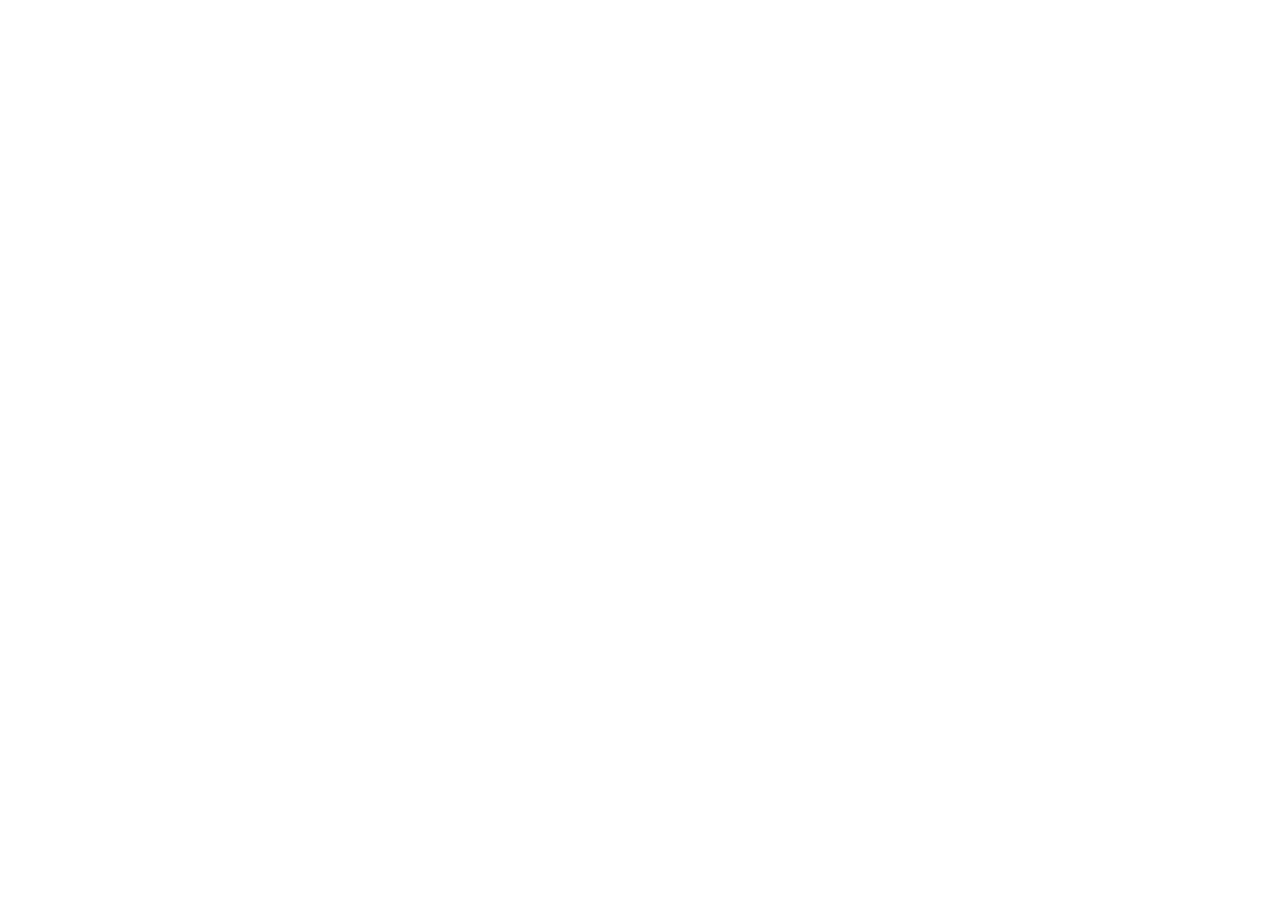
==== index.html @ fac5de58 "Portfolio deploy" ====
<!doctype html>
<html lang="en">
  <head>
    <meta charset="UTF-8" />
    <meta name="viewport" content="width=device-width, initial-scale=1.0" />
    <title>The Iceberg Portfolio</title>
    <link rel="preconnect" href="https://fonts.googleapis.com" />
    <link rel="preconnect" href="https://fonts.gstatic.com" crossorigin />
    <link href="https://fonts.googleapis.com/css2?family=Inter:wght@400;500;600;700&family=JetBrains+Mono:wght@400;500&family=Space+Grotesk:wght@500;600;700&display=swap" rel="stylesheet" />
    <script type="module" crossorigin src="/portfolio/assets/index-B107A5q-.js"></script>
    <link rel="stylesheet" crossorigin href="/portfolio/assets/index-DQ0HMWhg.css">
  </head>
  <body>
    <div id="root"></div>
  </body>
</html>
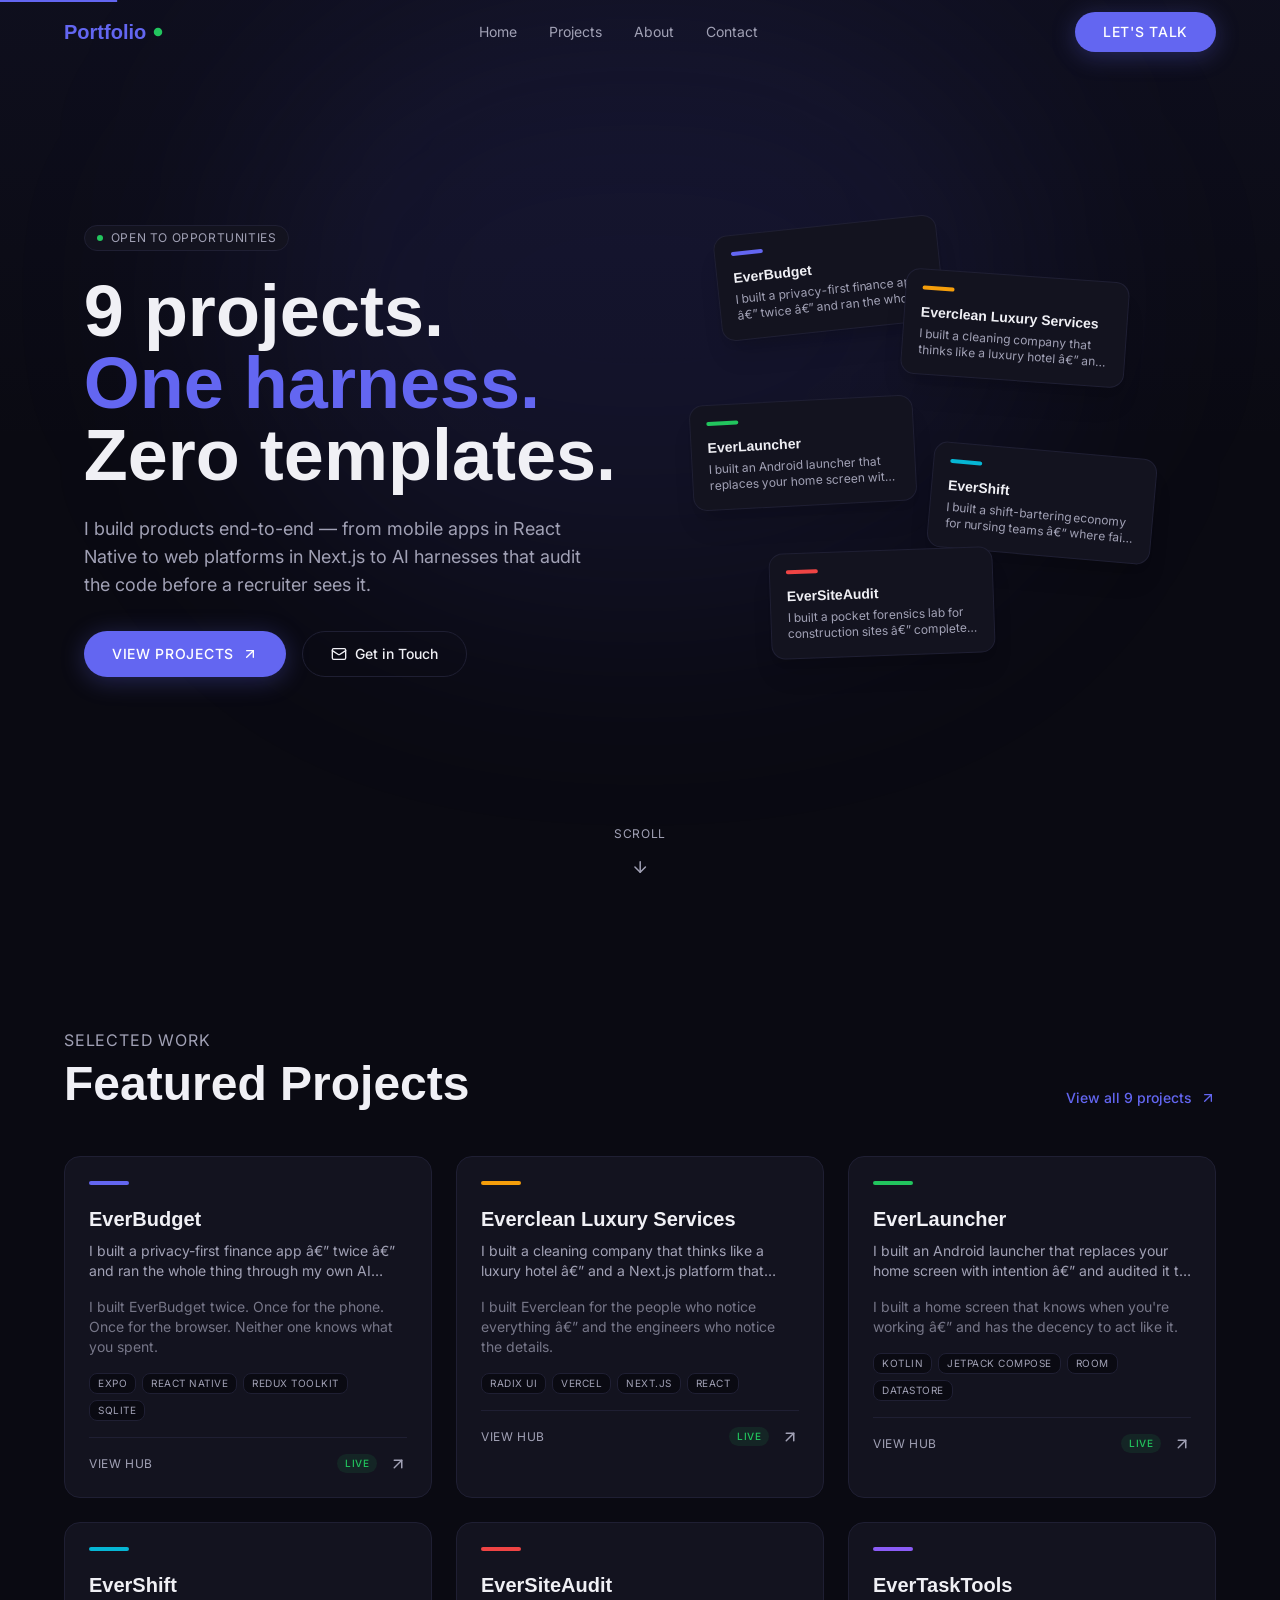
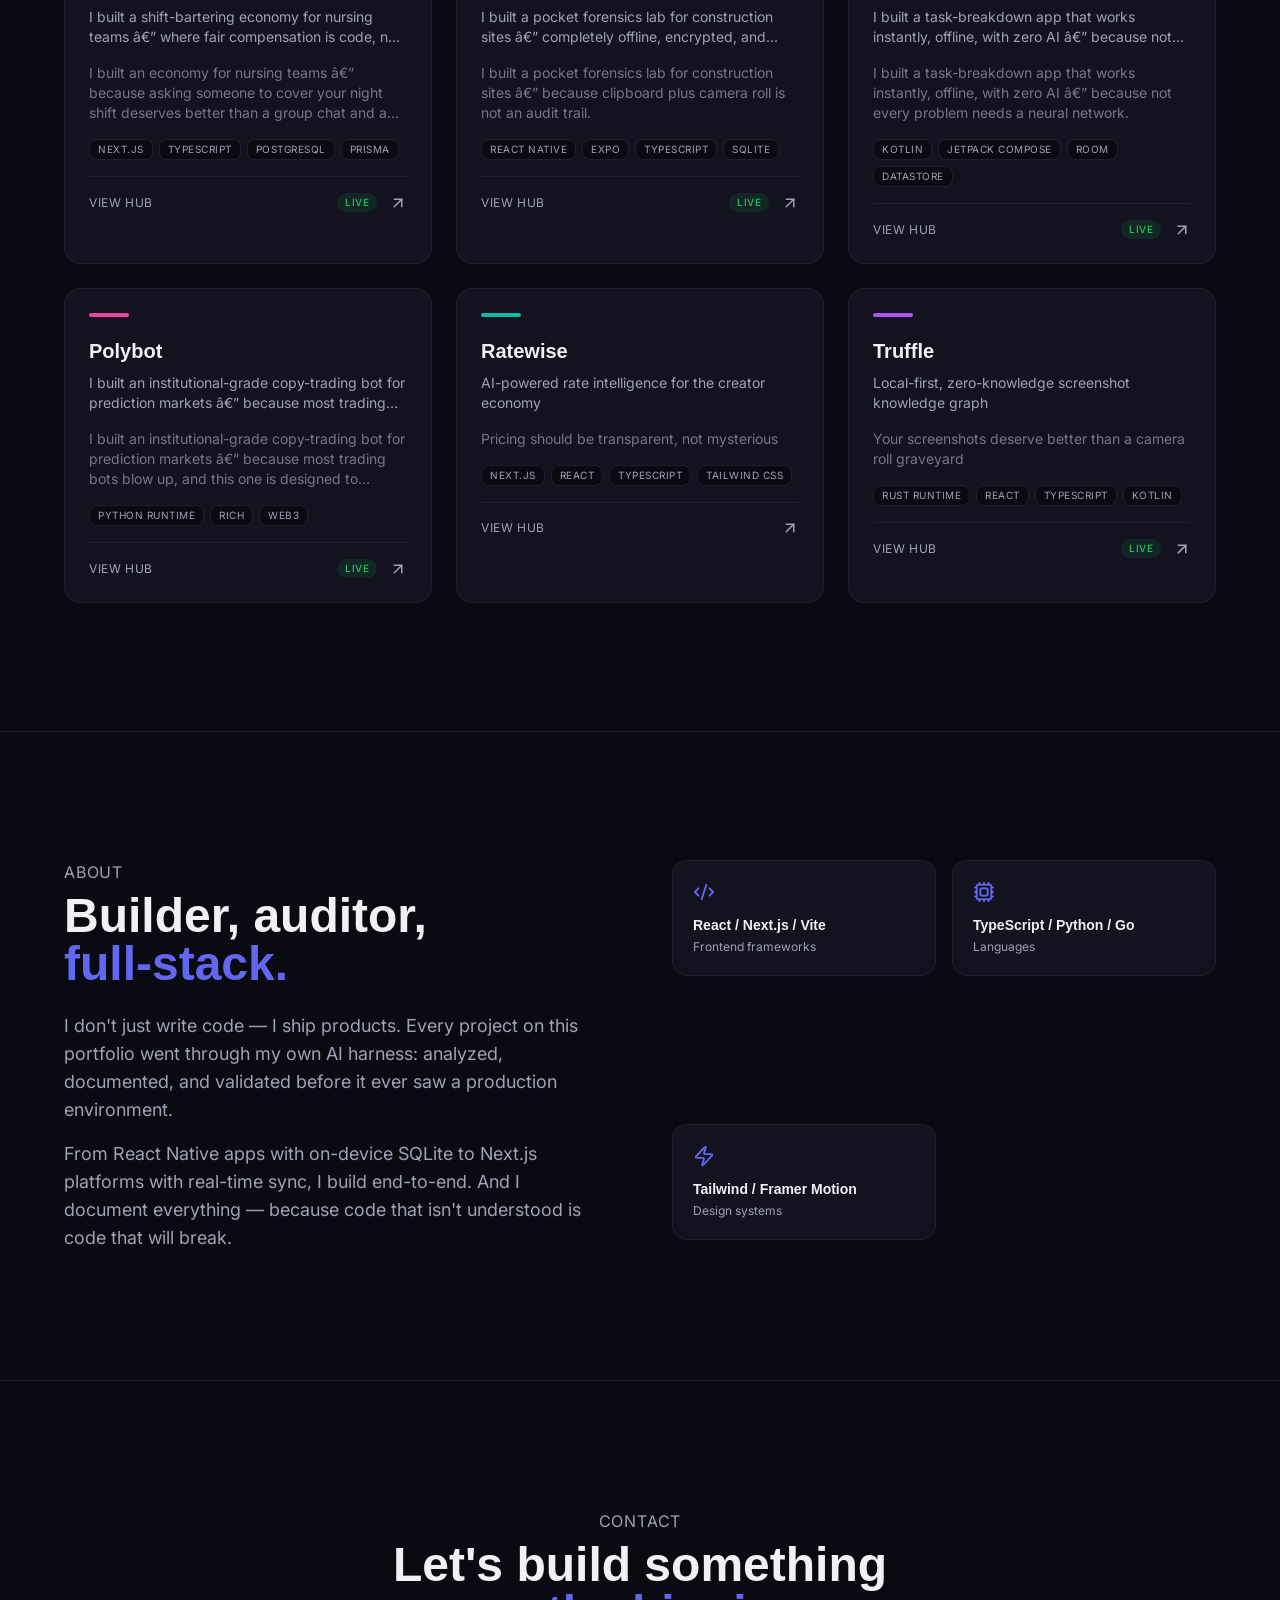
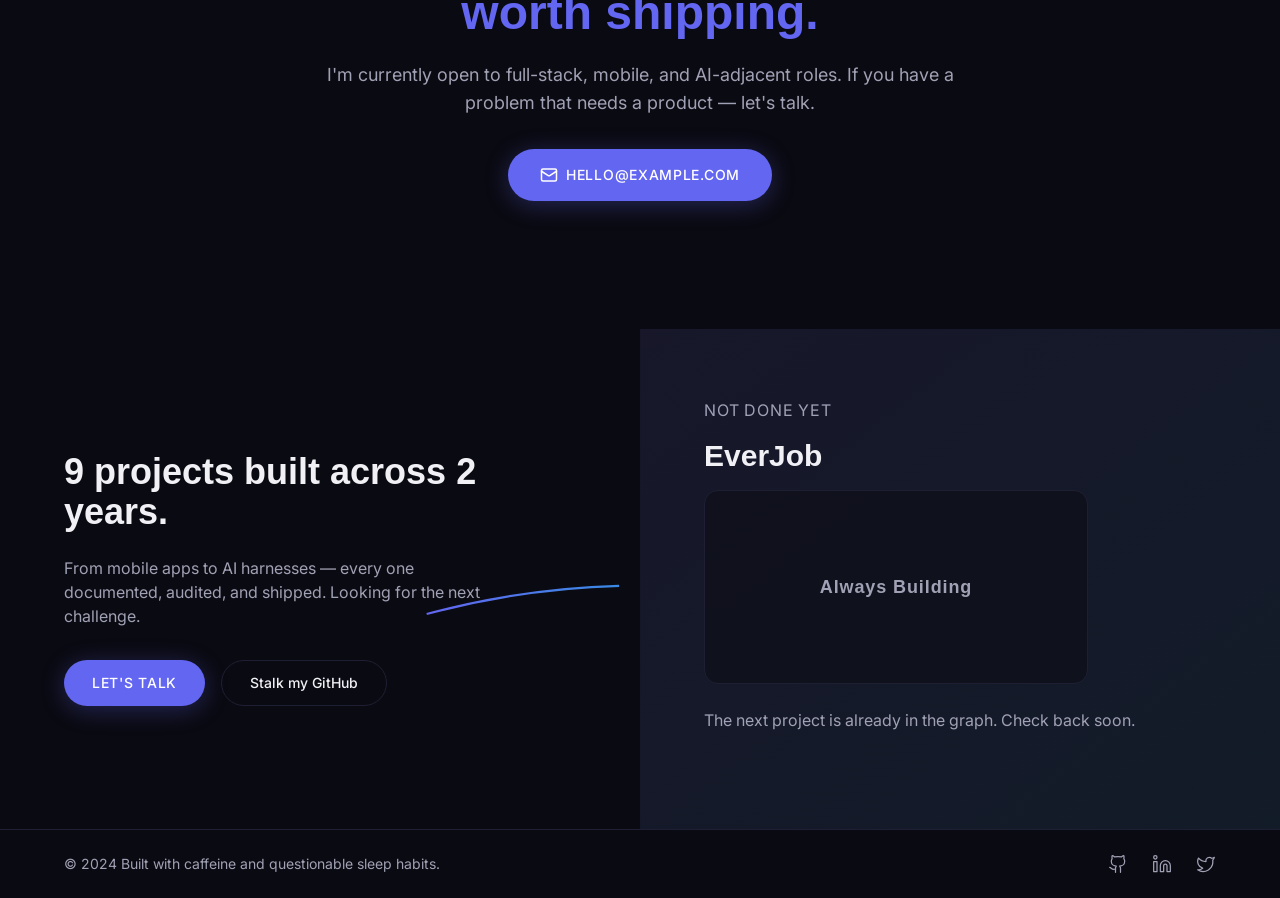
==== commit 8162d587: "Deploy portfolio — truffle live demo + Home cross-link" ====
--- a/index.html
+++ b/index.html
@@ -7,8 +7,8 @@
     <link rel="preconnect" href="https://fonts.googleapis.com" />
     <link rel="preconnect" href="https://fonts.gstatic.com" crossorigin />
     <link href="https://fonts.googleapis.com/css2?family=Inter:wght@400;500;600;700&family=JetBrains+Mono:wght@400;500&family=Space+Grotesk:wght@500;600;700&display=swap" rel="stylesheet" />
-    <script type="module" crossorigin src="/portfolio/assets/index-B107A5q-.js"></script>
-    <link rel="stylesheet" crossorigin href="/portfolio/assets/index-DQ0HMWhg.css">
+    <script type="module" crossorigin src="./assets/index-BqbfIE6Q.js"></script>
+    <link rel="stylesheet" crossorigin href="./assets/index-DQ0HMWhg.css">
   </head>
   <body>
     <div id="root"></div>
--- a/assets/index-DQ0HMWhg.css
+++ b/assets/index-DQ0HMWhg.css
@@ -0,0 +1 @@
+*,:before,:after{--tw-border-spacing-x: 0;--tw-border-spacing-y: 0;--tw-translate-x: 0;--tw-translate-y: 0;--tw-rotate: 0;--tw-skew-x: 0;--tw-skew-y: 0;--tw-scale-x: 1;--tw-scale-y: 1;--tw-pan-x: ;--tw-pan-y: ;--tw-pinch-zoom: ;--tw-scroll-snap-strictness: proximity;--tw-gradient-from-position: ;--tw-gradient-via-position: ;--tw-gradient-to-position: ;--tw-ordinal: ;--tw-slashed-zero: ;--tw-numeric-figure: ;--tw-numeric-spacing: ;--tw-numeric-fraction: ;--tw-ring-inset: ;--tw-ring-offset-width: 0px;--tw-ring-offset-color: #fff;--tw-ring-color: rgb(59 130 246 / .5);--tw-ring-offset-shadow: 0 0 #0000;--tw-ring-shadow: 0 0 #0000;--tw-shadow: 0 0 #0000;--tw-shadow-colored: 0 0 #0000;--tw-blur: ;--tw-brightness: ;--tw-contrast: ;--tw-grayscale: ;--tw-hue-rotate: ;--tw-invert: ;--tw-saturate: ;--tw-sepia: ;--tw-drop-shadow: ;--tw-backdrop-blur: ;--tw-backdrop-brightness: ;--tw-backdrop-contrast: ;--tw-backdrop-grayscale: ;--tw-backdrop-hue-rotate: ;--tw-backdrop-invert: ;--tw-backdrop-opacity: ;--tw-backdrop-saturate: ;--tw-backdrop-sepia: ;--tw-contain-size: ;--tw-contain-layout: ;--tw-contain-paint: ;--tw-contain-style: }::backdrop{--tw-border-spacing-x: 0;--tw-border-spacing-y: 0;--tw-translate-x: 0;--tw-translate-y: 0;--tw-rotate: 0;--tw-skew-x: 0;--tw-skew-y: 0;--tw-scale-x: 1;--tw-scale-y: 1;--tw-pan-x: ;--tw-pan-y: ;--tw-pinch-zoom: ;--tw-scroll-snap-strictness: proximity;--tw-gradient-from-position: ;--tw-gradient-via-position: ;--tw-gradient-to-position: ;--tw-ordinal: ;--tw-slashed-zero: ;--tw-numeric-figure: ;--tw-numeric-spacing: ;--tw-numeric-fraction: ;--tw-ring-inset: ;--tw-ring-offset-width: 0px;--tw-ring-offset-color: #fff;--tw-ring-color: rgb(59 130 246 / .5);--tw-ring-offset-shadow: 0 0 #0000;--tw-ring-shadow: 0 0 #0000;--tw-shadow: 0 0 #0000;--tw-shadow-colored: 0 0 #0000;--tw-blur: ;--tw-brightness: ;--tw-contrast: ;--tw-grayscale: ;--tw-hue-rotate: ;--tw-invert: ;--tw-saturate: ;--tw-sepia: ;--tw-drop-shadow: ;--tw-backdrop-blur: ;--tw-backdrop-brightness: ;--tw-backdrop-contrast: ;--tw-backdrop-grayscale: ;--tw-backdrop-hue-rotate: ;--tw-backdrop-invert: ;--tw-backdrop-opacity: ;--tw-backdrop-saturate: ;--tw-backdrop-sepia: ;--tw-contain-size: ;--tw-contain-layout: ;--tw-contain-paint: ;--tw-contain-style: }*,:before,:after{box-sizing:border-box;border-width:0;border-style:solid;border-color:#e5e7eb}:before,:after{--tw-content: ""}html,:host{line-height:1.5;-webkit-text-size-adjust:100%;-moz-tab-size:4;-o-tab-size:4;tab-size:4;font-family:ui-sans-serif,system-ui,sans-serif,"Apple Color Emoji","Segoe UI Emoji",Segoe UI Symbol,"Noto Color Emoji";font-feature-settings:normal;font-variation-settings:normal;-webkit-tap-highlight-color:transparent}body{margin:0;line-height:inherit}hr{height:0;color:inherit;border-top-width:1px}abbr:where([title]){-webkit-text-decoration:underline dotted;text-decoration:underline dotted}h1,h2,h3,h4,h5,h6{font-size:inherit;font-weight:inherit}a{color:inherit;text-decoration:inherit}b,strong{font-weight:bolder}code,kbd,samp,pre{font-family:JetBrains Mono,monospace;font-feature-settings:normal;font-variation-settings:normal;font-size:1em}small{font-size:80%}sub,sup{font-size:75%;line-height:0;position:relative;vertical-align:baseline}sub{bottom:-.25em}sup{top:-.5em}table{text-indent:0;border-color:inherit;border-collapse:collapse}button,input,optgroup,select,textarea{font-family:inherit;font-feature-settings:inherit;font-variation-settings:inherit;font-size:100%;font-weight:inherit;line-height:inherit;letter-spacing:inherit;color:inherit;margin:0;padding:0}button,select{text-transform:none}button,input:where([type=button]),input:where([type=reset]),input:where([type=submit]){-webkit-appearance:button;background-color:transparent;background-image:none}:-moz-focusring{outline:auto}:-moz-ui-invalid{box-shadow:none}progress{vertical-align:baseline}::-webkit-inner-spin-button,::-webkit-outer-spin-button{height:auto}[type=search]{-webkit-appearance:textfield;outline-offset:-2px}::-webkit-search-decoration{-webkit-appearance:none}::-webkit-file-upload-button{-webkit-appearance:button;font:inherit}summary{display:list-item}blockquote,dl,dd,h1,h2,h3,h4,h5,h6,hr,figure,p,pre{margin:0}fieldset{margin:0;padding:0}legend{padding:0}ol,ul,menu{list-style:none;margin:0;padding:0}dialog{padding:0}textarea{resize:vertical}input::-moz-placeholder,textarea::-moz-placeholder{opacity:1;color:#9ca3af}input::placeholder,textarea::placeholder{opacity:1;color:#9ca3af}button,[role=button]{cursor:pointer}:disabled{cursor:default}img,svg,video,canvas,audio,iframe,embed,object{display:block;vertical-align:middle}img,video{max-width:100%;height:auto}[hidden]:where(:not([hidden=until-found])){display:none}:root{--background: 0 0% 100%;--foreground: 240 10% 3.9%;--card: 0 0% 100%;--card-foreground: 240 10% 3.9%;--popover: 0 0% 100%;--popover-foreground: 240 10% 3.9%;--primary: 240 5.9% 10%;--primary-foreground: 0 0% 98%;--secondary: 240 4.8% 95.9%;--secondary-foreground: 240 5.9% 10%;--muted: 240 4.8% 95.9%;--muted-foreground: 240 3.8% 46.1%;--accent: 240 4.8% 95.9%;--accent-foreground: 240 5.9% 10%;--destructive: 0 84.2% 60.2%;--destructive-foreground: 0 0% 98%;--border: 240 5.9% 90%;--input: 240 5.9% 90%;--ring: 240 5.9% 10%;--radius: .625rem;--sidebar-background: 0 0% 98%;--sidebar-foreground: 240 5.3% 26.1%;--sidebar-primary: 240 5.9% 10%;--sidebar-primary-foreground: 0 0% 98%;--sidebar-accent: 240 4.8% 95.9%;--sidebar-accent-foreground: 240 5.9% 10%;--sidebar-border: 220 13% 91%;--sidebar-ring: 217.2 91.2% 59.8%;--surface-bg: #0a0a12;--surface-bg-light: #fafafa;--surface-text: #f0f0f5;--surface-text-muted: #a1a1b5;--surface-text-dark: #1a1a2e;--ink: #1a1a2e;--abyss: #0a0a12;--elevated: #13131f;--elevated-border: #1f1f33;--glow-indigo: rgba(99,102,241,.2);--glow-cyan: rgba(6,182,212,.2);--glow-purple: rgba(139,92,246,.2);--indigo: #6366f1;--indigo-light: #818cf8;--cyan: #06b6d4;--amber: #f59e0b;--purple: #8b5cf6;--green: #22c55e;--red: #ef4444;--code-bg: #0d1117;--ease-expo-out: cubic-bezier(.16, 1, .3, 1);--ease-smooth: cubic-bezier(.4, 0, .2, 1);--ease-bounce: cubic-bezier(.34, 1.56, .64, 1)}body{font-family:Inter,sans-serif;background-color:var(--surface-bg);color:var(--surface-text);-webkit-font-smoothing:antialiased;-moz-osx-font-smoothing:grayscale}h1,h2,h3,h4,h5,h6{font-family:Space Grotesk,sans-serif}code,pre{font-family:JetBrains Mono,monospace}.section-container{max-width:1200px;margin-left:auto;margin-right:auto;padding-left:1.5rem;padding-right:1.5rem}.sr-only{position:absolute;width:1px;height:1px;padding:0;margin:-1px;overflow:hidden;clip:rect(0,0,0,0);white-space:nowrap;border-width:0}.pointer-events-none{pointer-events:none}.visible{visibility:visible}.invisible{visibility:hidden}.fixed{position:fixed}.absolute{position:absolute}.relative{position:relative}.inset-0{inset:0}.inset-x-0{left:0;right:0}.inset-y-0{top:0;bottom:0}.-bottom-12{bottom:-3rem}.-left-12{left:-3rem}.-right-12{right:-3rem}.-top-12{top:-3rem}.bottom-0{bottom:0}.bottom-8{bottom:2rem}.left-0{left:0}.left-1\/2{left:50%}.left-2{left:.5rem}.left-4{left:1rem}.left-\[50\%\]{left:50%}.right-0{right:0}.right-1{right:.25rem}.right-2{right:.5rem}.right-3{right:.75rem}.right-4{right:1rem}.top-0{top:0}.top-1\.5{top:.375rem}.top-1\/2{top:50%}.top-3\.5{top:.875rem}.top-4{top:1rem}.top-\[1px\]{top:1px}.top-\[50\%\]{top:50%}.top-\[60\%\]{top:60%}.top-full{top:100%}.isolate{isolation:isolate}.z-10{z-index:10}.z-20{z-index:20}.z-50{z-index:50}.z-\[1\]{z-index:1}.z-\[60\]{z-index:60}.order-first{order:-9999}.order-last{order:9999}.col-start-2{grid-column-start:2}.row-span-2{grid-row:span 2 / span 2}.row-start-1{grid-row-start:1}.\!m-0{margin:0!important}.-mx-1{margin-left:-.25rem;margin-right:-.25rem}.-my-2{margin-top:-.5rem;margin-bottom:-.5rem}.mx-2{margin-left:.5rem;margin-right:.5rem}.mx-3\.5{margin-left:.875rem;margin-right:.875rem}.mx-auto{margin-left:auto;margin-right:auto}.my-0{margin-top:0;margin-bottom:0}.my-0\.5{margin-top:.125rem;margin-bottom:.125rem}.my-1{margin-top:.25rem;margin-bottom:.25rem}.-ml-4{margin-left:-1rem}.-mt-4{margin-top:-1rem}.mb-1{margin-bottom:.25rem}.mb-10{margin-bottom:2.5rem}.mb-12{margin-bottom:3rem}.mb-2{margin-bottom:.5rem}.mb-3{margin-bottom:.75rem}.mb-4{margin-bottom:1rem}.mb-5{margin-bottom:1.25rem}.mb-6{margin-bottom:1.5rem}.mb-8{margin-bottom:2rem}.ml-1{margin-left:.25rem}.ml-2{margin-left:.5rem}.ml-4{margin-left:1rem}.ml-auto{margin-left:auto}.mt-1{margin-top:.25rem}.mt-1\.5{margin-top:.375rem}.mt-2{margin-top:.5rem}.mt-4{margin-top:1rem}.mt-auto{margin-top:auto}.line-clamp-1{overflow:hidden;display:-webkit-box;-webkit-box-orient:vertical;-webkit-line-clamp:1}.line-clamp-2{overflow:hidden;display:-webkit-box;-webkit-box-orient:vertical;-webkit-line-clamp:2}.line-clamp-3{overflow:hidden;display:-webkit-box;-webkit-box-orient:vertical;-webkit-line-clamp:3}.block{display:block}.inline-block{display:inline-block}.flex{display:flex}.inline-flex{display:inline-flex}.table{display:table}.table-caption{display:table-caption}.table-cell{display:table-cell}.table-row{display:table-row}.grid{display:grid}.hidden{display:none}.aspect-square{aspect-ratio:1 / 1}.aspect-video{aspect-ratio:16 / 9}.size-10{width:2.5rem;height:2.5rem}.size-2{width:.5rem;height:.5rem}.size-2\.5{width:.625rem;height:.625rem}.size-3{width:.75rem;height:.75rem}.size-3\.5{width:.875rem;height:.875rem}.size-4{width:1rem;height:1rem}.size-6{width:1.5rem;height:1.5rem}.size-7{width:1.75rem;height:1.75rem}.size-8{width:2rem;height:2rem}.size-9{width:2.25rem;height:2.25rem}.size-auto{width:auto;height:auto}.size-full{width:100%;height:100%}.h-1{height:.25rem}.h-1\.5{height:.375rem}.h-10{height:2.5rem}.h-12{height:3rem}.h-16{height:4rem}.h-2{height:.5rem}.h-2\.5{height:.625rem}.h-3{height:.75rem}.h-4{height:1rem}.h-48{height:12rem}.h-5{height:1.25rem}.h-6{height:1.5rem}.h-7{height:1.75rem}.h-8{height:2rem}.h-9{height:2.25rem}.h-\[1\.15rem\]{height:1.15rem}.h-\[2px\]{height:2px}.h-\[500px\]{height:500px}.h-\[600px\]{height:600px}.h-\[calc\(100\%-1px\)\]{height:calc(100% - 1px)}.h-\[var\(--radix-navigation-menu-viewport-height\)\]{height:var(--radix-navigation-menu-viewport-height)}.h-\[var\(--radix-select-trigger-height\)\]{height:var(--radix-select-trigger-height)}.h-auto{height:auto}.h-full{height:100%}.h-px{height:1px}.h-svh{height:100svh}.max-h-\[300px\]{max-height:300px}.min-h-0{min-height:0px}.min-h-16{min-height:4rem}.min-h-4{min-height:1rem}.min-h-\[100dvh\]{min-height:100dvh}.min-h-\[500px\]{min-height:500px}.min-h-svh{min-height:100svh}.w-0{width:0px}.w-1{width:.25rem}.w-1\.5{width:.375rem}.w-10{width:2.5rem}.w-2{width:.5rem}.w-2\.5{width:.625rem}.w-3{width:.75rem}.w-3\/4{width:75%}.w-4{width:1rem}.w-5{width:1.25rem}.w-56{width:14rem}.w-64{width:16rem}.w-72{width:18rem}.w-8{width:2rem}.w-9{width:2.25rem}.w-\[100px\]{width:100px}.w-\[800px\]{width:800px}.w-auto{width:auto}.w-fit{width:-moz-fit-content;width:fit-content}.w-full{width:100%}.w-max{width:-moz-max-content;width:max-content}.w-px{width:1px}.min-w-0{min-width:0px}.min-w-10{min-width:2.5rem}.min-w-5{min-width:1.25rem}.min-w-8{min-width:2rem}.min-w-9{min-width:2.25rem}.min-w-\[12rem\]{min-width:12rem}.min-w-\[8rem\]{min-width:8rem}.min-w-\[var\(--radix-select-trigger-width\)\]{min-width:var(--radix-select-trigger-width)}.max-w-2xl{max-width:42rem}.max-w-3xl{max-width:48rem}.max-w-\[calc\(100\%-2rem\)\]{max-width:calc(100% - 2rem)}.max-w-lg{max-width:32rem}.max-w-max{max-width:-moz-max-content;max-width:max-content}.max-w-md{max-width:28rem}.max-w-sm{max-width:24rem}.flex-1{flex:1 1 0%}.flex-shrink-0,.shrink-0{flex-shrink:0}.grow{flex-grow:1}.grow-0{flex-grow:0}.basis-full{flex-basis:100%}.caption-bottom{caption-side:bottom}.border-collapse{border-collapse:collapse}.origin-left{transform-origin:left}.-translate-x-1\/2{--tw-translate-x: -50%;transform:translate(var(--tw-translate-x),var(--tw-translate-y)) rotate(var(--tw-rotate)) skew(var(--tw-skew-x)) skewY(var(--tw-skew-y)) scaleX(var(--tw-scale-x)) scaleY(var(--tw-scale-y))}.-translate-x-px{--tw-translate-x: -1px;transform:translate(var(--tw-translate-x),var(--tw-translate-y)) rotate(var(--tw-rotate)) skew(var(--tw-skew-x)) skewY(var(--tw-skew-y)) scaleX(var(--tw-scale-x)) scaleY(var(--tw-scale-y))}.-translate-y-1\/2{--tw-translate-y: -50%;transform:translate(var(--tw-translate-x),var(--tw-translate-y)) rotate(var(--tw-rotate)) skew(var(--tw-skew-x)) skewY(var(--tw-skew-y)) scaleX(var(--tw-scale-x)) scaleY(var(--tw-scale-y))}.translate-x-\[-50\%\]{--tw-translate-x: -50%;transform:translate(var(--tw-translate-x),var(--tw-translate-y)) rotate(var(--tw-rotate)) skew(var(--tw-skew-x)) skewY(var(--tw-skew-y)) scaleX(var(--tw-scale-x)) scaleY(var(--tw-scale-y))}.translate-x-px{--tw-translate-x: 1px;transform:translate(var(--tw-translate-x),var(--tw-translate-y)) rotate(var(--tw-rotate)) skew(var(--tw-skew-x)) skewY(var(--tw-skew-y)) scaleX(var(--tw-scale-x)) scaleY(var(--tw-scale-y))}.translate-y-0\.5{--tw-translate-y: .125rem;transform:translate(var(--tw-translate-x),var(--tw-translate-y)) rotate(var(--tw-rotate)) skew(var(--tw-skew-x)) skewY(var(--tw-skew-y)) scaleX(var(--tw-scale-x)) scaleY(var(--tw-scale-y))}.translate-y-\[-50\%\]{--tw-translate-y: -50%;transform:translate(var(--tw-translate-x),var(--tw-translate-y)) rotate(var(--tw-rotate)) skew(var(--tw-skew-x)) skewY(var(--tw-skew-y)) scaleX(var(--tw-scale-x)) scaleY(var(--tw-scale-y))}.translate-y-\[calc\(-50\%_-_2px\)\]{--tw-translate-y: calc(-50% - 2px) ;transform:translate(var(--tw-translate-x),var(--tw-translate-y)) rotate(var(--tw-rotate)) skew(var(--tw-skew-x)) skewY(var(--tw-skew-y)) scaleX(var(--tw-scale-x)) scaleY(var(--tw-scale-y))}.rotate-180{--tw-rotate: 180deg;transform:translate(var(--tw-translate-x),var(--tw-translate-y)) rotate(var(--tw-rotate)) skew(var(--tw-skew-x)) skewY(var(--tw-skew-y)) scaleX(var(--tw-scale-x)) scaleY(var(--tw-scale-y))}.rotate-45{--tw-rotate: 45deg;transform:translate(var(--tw-translate-x),var(--tw-translate-y)) rotate(var(--tw-rotate)) skew(var(--tw-skew-x)) skewY(var(--tw-skew-y)) scaleX(var(--tw-scale-x)) scaleY(var(--tw-scale-y))}.rotate-90{--tw-rotate: 90deg;transform:translate(var(--tw-translate-x),var(--tw-translate-y)) rotate(var(--tw-rotate)) skew(var(--tw-skew-x)) skewY(var(--tw-skew-y)) scaleX(var(--tw-scale-x)) scaleY(var(--tw-scale-y))}.transform{transform:translate(var(--tw-translate-x),var(--tw-translate-y)) rotate(var(--tw-rotate)) skew(var(--tw-skew-x)) skewY(var(--tw-skew-y)) scaleX(var(--tw-scale-x)) scaleY(var(--tw-scale-y))}@keyframes caret-blink{0%,70%,to{opacity:1}20%,50%{opacity:0}}.animate-caret-blink{animation:caret-blink 1.25s ease-out infinite}@keyframes pulse{50%{opacity:.5}}.animate-pulse{animation:pulse 2s cubic-bezier(.4,0,.6,1) infinite}@keyframes spin{to{transform:rotate(360deg)}}.animate-spin{animation:spin 1s linear infinite}.cursor-default{cursor:default}.cursor-pointer{cursor:pointer}.cursor-text{cursor:text}.touch-none{touch-action:none}.select-none{-webkit-user-select:none;-moz-user-select:none;user-select:none}.resize-none{resize:none}.scroll-my-1{scroll-margin-top:.25rem;scroll-margin-bottom:.25rem}.scroll-py-1{scroll-padding-top:.25rem;scroll-padding-bottom:.25rem}.list-disc{list-style-type:disc}.list-none{list-style-type:none}.auto-rows-min{grid-auto-rows:min-content}.grid-cols-1{grid-template-columns:repeat(1,minmax(0,1fr))}.grid-cols-2{grid-template-columns:repeat(2,minmax(0,1fr))}.grid-cols-\[0_1fr\]{grid-template-columns:0 1fr}.grid-rows-\[auto_auto\]{grid-template-rows:auto auto}.flex-row{flex-direction:row}.flex-col{flex-direction:column}.flex-col-reverse{flex-direction:column-reverse}.flex-wrap{flex-wrap:wrap}.place-content-center{place-content:center}.items-start{align-items:flex-start}.items-end{align-items:flex-end}.items-center{align-items:center}.items-stretch{align-items:stretch}.justify-start{justify-content:flex-start}.justify-center{justify-content:center}.justify-between{justify-content:space-between}.justify-items-start{justify-items:start}.gap-0\.5{gap:.125rem}.gap-1{gap:.25rem}.gap-1\.5{gap:.375rem}.gap-12{gap:3rem}.gap-16{gap:4rem}.gap-2{gap:.5rem}.gap-2\.5{gap:.625rem}.gap-3{gap:.75rem}.gap-4{gap:1rem}.gap-6{gap:1.5rem}.gap-7{gap:1.75rem}.gap-8{gap:2rem}.gap-\[--spacing\(var\(--gap\)\)\]{gap:var(--spacing(var(--gap)))}.gap-y-0\.5{row-gap:.125rem}.space-y-4>:not([hidden])~:not([hidden]){--tw-space-y-reverse: 0;margin-top:calc(1rem * calc(1 - var(--tw-space-y-reverse)));margin-bottom:calc(1rem * var(--tw-space-y-reverse))}.space-y-6>:not([hidden])~:not([hidden]){--tw-space-y-reverse: 0;margin-top:calc(1.5rem * calc(1 - var(--tw-space-y-reverse)));margin-bottom:calc(1.5rem * var(--tw-space-y-reverse))}.self-start{align-self:flex-start}.self-stretch{align-self:stretch}.justify-self-end{justify-self:end}.overflow-auto{overflow:auto}.overflow-hidden{overflow:hidden}.overflow-x-auto{overflow-x:auto}.overflow-y-auto{overflow-y:auto}.overflow-x-hidden{overflow-x:hidden}.whitespace-nowrap{white-space:nowrap}.break-words{overflow-wrap:break-word}.rounded-2xl{border-radius:1rem}.rounded-\[2px\]{border-radius:2px}.rounded-\[4px\]{border-radius:4px}.rounded-\[calc\(var\(--radius\)-5px\)\]{border-radius:calc(var(--radius) - 5px)}.rounded-\[inherit\]{border-radius:inherit}.rounded-full{border-radius:9999px}.rounded-lg{border-radius:var(--radius)}.rounded-md{border-radius:calc(var(--radius) - 2px)}.rounded-none{border-radius:0}.rounded-sm{border-radius:calc(var(--radius) - 4px)}.rounded-xl{border-radius:calc(var(--radius) + 4px)}.rounded-xs{border-radius:calc(var(--radius) - 6px)}.rounded-l-md{border-top-left-radius:calc(var(--radius) - 2px);border-bottom-left-radius:calc(var(--radius) - 2px)}.rounded-r-md{border-top-right-radius:calc(var(--radius) - 2px);border-bottom-right-radius:calc(var(--radius) - 2px)}.rounded-tl-sm{border-top-left-radius:calc(var(--radius) - 4px)}.border{border-width:1px}.border-0{border-width:0px}.border-2{border-width:2px}.border-\[1\.5px\]{border-width:1.5px}.border-y{border-top-width:1px;border-bottom-width:1px}.border-b{border-bottom-width:1px}.border-l{border-left-width:1px}.border-r{border-right-width:1px}.border-t{border-top-width:1px}.border-dashed{border-style:dashed}.border-\[rgba\(31\,31\,51\,0\.5\)\]{border-color:#1f1f3380}.border-amber\/20{border-color:#f59e0b33}.border-border{border-color:hsl(var(--border))}.border-border\/50{border-color:hsl(var(--border) / .5)}.border-elevated-border{--tw-border-opacity: 1;border-color:rgb(31 31 51 / var(--tw-border-opacity, 1))}.border-green\/20{border-color:#22c55e33}.border-input{border-color:hsl(var(--input))}.border-primary{border-color:hsl(var(--primary))}.border-transparent{border-color:transparent}.border-l-transparent{border-left-color:transparent}.border-t-transparent{border-top-color:transparent}.bg-\[rgba\(10\,10\,18\,0\.85\)\]{background-color:#0a0a12d9}.bg-abyss{--tw-bg-opacity: 1;background-color:rgb(10 10 18 / var(--tw-bg-opacity, 1))}.bg-abyss\/50{background-color:#0a0a1280}.bg-accent{background-color:hsl(var(--accent))}.bg-amber\/10{background-color:#f59e0b1a}.bg-background{background-color:hsl(var(--background))}.bg-black\/50{background-color:#00000080}.bg-border{background-color:hsl(var(--border))}.bg-card{background-color:hsl(var(--card))}.bg-destructive{--tw-bg-opacity: 1;background-color:hsl(var(--destructive) / var(--tw-bg-opacity, 1))}.bg-elevated{--tw-bg-opacity: 1;background-color:rgb(19 19 31 / var(--tw-bg-opacity, 1))}.bg-elevated-border{--tw-bg-opacity: 1;background-color:rgb(31 31 51 / var(--tw-bg-opacity, 1))}.bg-elevated\/50{background-color:#13131f80}.bg-foreground{background-color:hsl(var(--foreground))}.bg-green{--tw-bg-opacity: 1;background-color:rgb(34 197 94 / var(--tw-bg-opacity, 1))}.bg-green\/10{background-color:#22c55e1a}.bg-indigo{--tw-bg-opacity: 1;background-color:rgb(99 102 241 / var(--tw-bg-opacity, 1))}.bg-indigo\/10{background-color:#6366f11a}.bg-indigo\/15{background-color:#6366f126}.bg-indigo\/20{background-color:#6366f133}.bg-input{background-color:hsl(var(--input))}.bg-muted{background-color:hsl(var(--muted))}.bg-muted\/50{background-color:hsl(var(--muted) / .5)}.bg-popover{background-color:hsl(var(--popover))}.bg-primary{background-color:hsl(var(--primary))}.bg-primary\/20{background-color:hsl(var(--primary) / .2)}.bg-secondary{background-color:hsl(var(--secondary))}.bg-surface-text-muted{--tw-bg-opacity: 1;background-color:rgb(161 161 181 / var(--tw-bg-opacity, 1))}.bg-transparent{background-color:transparent}.bg-white{--tw-bg-opacity: 1;background-color:rgb(255 255 255 / var(--tw-bg-opacity, 1))}.bg-gradient-to-b{background-image:linear-gradient(to bottom,var(--tw-gradient-stops))}.bg-gradient-to-br{background-image:linear-gradient(to bottom right,var(--tw-gradient-stops))}.from-indigo\/5{--tw-gradient-from: rgb(99 102 241 / .05) var(--tw-gradient-from-position);--tw-gradient-to: rgb(99 102 241 / 0) var(--tw-gradient-to-position);--tw-gradient-stops: var(--tw-gradient-from), var(--tw-gradient-to)}.via-transparent{--tw-gradient-to: rgb(0 0 0 / 0) var(--tw-gradient-to-position);--tw-gradient-stops: var(--tw-gradient-from), transparent var(--tw-gradient-via-position), var(--tw-gradient-to)}.to-cyan\/5{--tw-gradient-to: rgb(6 182 212 / .05) var(--tw-gradient-to-position)}.to-transparent{--tw-gradient-to: transparent var(--tw-gradient-to-position)}.fill-current{fill:currentColor}.fill-foreground{fill:hsl(var(--foreground))}.fill-primary{fill:hsl(var(--primary))}.p-0{padding:0}.p-1{padding:.25rem}.p-2{padding:.5rem}.p-3{padding:.75rem}.p-4{padding:1rem}.p-5{padding:1.25rem}.p-6{padding:1.5rem}.p-8{padding:2rem}.p-\[3px\]{padding:3px}.p-px{padding:1px}.px-1{padding-left:.25rem;padding-right:.25rem}.px-1\.5{padding-left:.375rem;padding-right:.375rem}.px-2{padding-left:.5rem;padding-right:.5rem}.px-2\.5{padding-left:.625rem;padding-right:.625rem}.px-3{padding-left:.75rem;padding-right:.75rem}.px-4{padding-left:1rem;padding-right:1rem}.px-5{padding-left:1.25rem;padding-right:1.25rem}.px-6{padding-left:1.5rem;padding-right:1.5rem}.px-7{padding-left:1.75rem;padding-right:1.75rem}.px-8{padding-left:2rem;padding-right:2rem}.py-0\.5{padding-top:.125rem;padding-bottom:.125rem}.py-1{padding-top:.25rem;padding-bottom:.25rem}.py-1\.5{padding-top:.375rem;padding-bottom:.375rem}.py-2{padding-top:.5rem;padding-bottom:.5rem}.py-2\.5{padding-top:.625rem;padding-bottom:.625rem}.py-20{padding-top:5rem;padding-bottom:5rem}.py-24{padding-top:6rem;padding-bottom:6rem}.py-3{padding-top:.75rem;padding-bottom:.75rem}.py-4{padding-top:1rem;padding-bottom:1rem}.py-6{padding-top:1.5rem;padding-bottom:1.5rem}.pb-20{padding-bottom:5rem}.pb-3{padding-bottom:.75rem}.pb-4{padding-bottom:1rem}.pb-5{padding-bottom:1.25rem}.pl-11{padding-left:2.75rem}.pl-12{padding-left:3rem}.pl-2{padding-left:.5rem}.pl-3{padding-left:.75rem}.pl-4{padding-left:1rem}.pl-8{padding-left:2rem}.pl-\[4\.5rem\]{padding-left:4.5rem}.pr-1{padding-right:.25rem}.pr-2{padding-right:.5rem}.pr-2\.5{padding-right:.625rem}.pr-3{padding-right:.75rem}.pr-4{padding-right:1rem}.pr-8{padding-right:2rem}.pt-0{padding-top:0}.pt-24{padding-top:6rem}.pt-3{padding-top:.75rem}.pt-4{padding-top:1rem}.text-left{text-align:left}.text-center{text-align:center}.align-middle{vertical-align:middle}.font-display{font-family:Space Grotesk,sans-serif}.font-mono{font-family:JetBrains Mono,monospace}.font-sans{font-family:ui-sans-serif,system-ui,sans-serif,"Apple Color Emoji","Segoe UI Emoji",Segoe UI Symbol,"Noto Color Emoji"}.text-2xl{font-size:1.5rem;line-height:2rem}.text-3xl{font-size:1.875rem;line-height:2.25rem}.text-4xl{font-size:2.25rem;line-height:2.5rem}.text-\[0\.8rem\]{font-size:.8rem}.text-\[10px\]{font-size:10px}.text-base{font-size:1rem;line-height:1.5rem}.text-lg{font-size:1.125rem;line-height:1.75rem}.text-sm{font-size:.875rem;line-height:1.25rem}.text-sm\/relaxed{font-size:.875rem;line-height:1.625}.text-xl{font-size:1.25rem;line-height:1.75rem}.text-xs{font-size:.75rem;line-height:1rem}.font-bold{font-weight:700}.font-medium{font-weight:500}.font-normal{font-weight:400}.font-semibold{font-weight:600}.uppercase{text-transform:uppercase}.italic{font-style:italic}.tabular-nums{--tw-numeric-spacing: tabular-nums;font-variant-numeric:var(--tw-ordinal) var(--tw-slashed-zero) var(--tw-numeric-figure) var(--tw-numeric-spacing) var(--tw-numeric-fraction)}.leading-\[1\.1\]{line-height:1.1}.leading-none{line-height:1}.leading-normal{line-height:1.5}.leading-relaxed{line-height:1.625}.leading-snug{line-height:1.375}.leading-tight{line-height:1.25}.tracking-tight{letter-spacing:-.025em}.tracking-wider{letter-spacing:.05em}.tracking-widest{letter-spacing:.1em}.text-accent-foreground{color:hsl(var(--accent-foreground))}.text-amber{--tw-text-opacity: 1;color:rgb(245 158 11 / var(--tw-text-opacity, 1))}.text-background{color:hsl(var(--background))}.text-card-foreground{color:hsl(var(--card-foreground))}.text-current{color:currentColor}.text-destructive{--tw-text-opacity: 1;color:hsl(var(--destructive) / var(--tw-text-opacity, 1))}.text-foreground{color:hsl(var(--foreground))}.text-green{--tw-text-opacity: 1;color:rgb(34 197 94 / var(--tw-text-opacity, 1))}.text-indigo{--tw-text-opacity: 1;color:rgb(99 102 241 / var(--tw-text-opacity, 1))}.text-muted-foreground{color:hsl(var(--muted-foreground))}.text-popover-foreground{color:hsl(var(--popover-foreground))}.text-primary{color:hsl(var(--primary))}.text-primary-foreground{color:hsl(var(--primary-foreground))}.text-secondary-foreground{color:hsl(var(--secondary-foreground))}.text-surface-text{--tw-text-opacity: 1;color:rgb(240 240 245 / var(--tw-text-opacity, 1))}.text-surface-text-muted{--tw-text-opacity: 1;color:rgb(161 161 181 / var(--tw-text-opacity, 1))}.text-surface-text-muted\/50{color:#a1a1b580}.text-surface-text-muted\/70{color:#a1a1b5b3}.text-surface-text-muted\/80{color:#a1a1b5cc}.text-white{--tw-text-opacity: 1;color:rgb(255 255 255 / var(--tw-text-opacity, 1))}.underline-offset-4{text-underline-offset:4px}.opacity-0{opacity:0}.opacity-50{opacity:.5}.opacity-70{opacity:.7}.shadow{--tw-shadow: 0 1px 3px 0 rgb(0 0 0 / .1), 0 1px 2px -1px rgb(0 0 0 / .1);--tw-shadow-colored: 0 1px 3px 0 var(--tw-shadow-color), 0 1px 2px -1px var(--tw-shadow-color);box-shadow:var(--tw-ring-offset-shadow, 0 0 #0000),var(--tw-ring-shadow, 0 0 #0000),var(--tw-shadow)}.shadow-2xl{--tw-shadow: 0 25px 50px -12px rgb(0 0 0 / .25);--tw-shadow-colored: 0 25px 50px -12px var(--tw-shadow-color);box-shadow:var(--tw-ring-offset-shadow, 0 0 #0000),var(--tw-ring-shadow, 0 0 #0000),var(--tw-shadow)}.shadow-\[0_0_0_1px_hsl\(var\(--sidebar-border\)\)\]{--tw-shadow: 0 0 0 1px hsl(var(--sidebar-border));--tw-shadow-colored: 0 0 0 1px var(--tw-shadow-color);box-shadow:var(--tw-ring-offset-shadow, 0 0 #0000),var(--tw-ring-shadow, 0 0 #0000),var(--tw-shadow)}.shadow-glowIndigo{--tw-shadow: 0 4px 24px rgba(99,102,241,.3);--tw-shadow-colored: 0 4px 24px var(--tw-shadow-color);box-shadow:var(--tw-ring-offset-shadow, 0 0 #0000),var(--tw-ring-shadow, 0 0 #0000),var(--tw-shadow)}.shadow-lg{--tw-shadow: 0 10px 15px -3px rgb(0 0 0 / .1), 0 4px 6px -4px rgb(0 0 0 / .1);--tw-shadow-colored: 0 10px 15px -3px var(--tw-shadow-color), 0 4px 6px -4px var(--tw-shadow-color);box-shadow:var(--tw-ring-offset-shadow, 0 0 #0000),var(--tw-ring-shadow, 0 0 #0000),var(--tw-shadow)}.shadow-md{--tw-shadow: 0 4px 6px -1px rgb(0 0 0 / .1), 0 2px 4px -2px rgb(0 0 0 / .1);--tw-shadow-colored: 0 4px 6px -1px var(--tw-shadow-color), 0 2px 4px -2px var(--tw-shadow-color);box-shadow:var(--tw-ring-offset-shadow, 0 0 #0000),var(--tw-ring-shadow, 0 0 #0000),var(--tw-shadow)}.shadow-none{--tw-shadow: 0 0 #0000;--tw-shadow-colored: 0 0 #0000;box-shadow:var(--tw-ring-offset-shadow, 0 0 #0000),var(--tw-ring-shadow, 0 0 #0000),var(--tw-shadow)}.shadow-sm{--tw-shadow: 0 1px 2px 0 rgb(0 0 0 / .05);--tw-shadow-colored: 0 1px 2px 0 var(--tw-shadow-color);box-shadow:var(--tw-ring-offset-shadow, 0 0 #0000),var(--tw-ring-shadow, 0 0 #0000),var(--tw-shadow)}.shadow-xl{--tw-shadow: 0 20px 25px -5px rgb(0 0 0 / .1), 0 8px 10px -6px rgb(0 0 0 / .1);--tw-shadow-colored: 0 20px 25px -5px var(--tw-shadow-color), 0 8px 10px -6px var(--tw-shadow-color);box-shadow:var(--tw-ring-offset-shadow, 0 0 #0000),var(--tw-ring-shadow, 0 0 #0000),var(--tw-shadow)}.shadow-xs{--tw-shadow: 0 1px 2px 0 rgb(0 0 0 / .05);--tw-shadow-colored: 0 1px 2px 0 var(--tw-shadow-color);box-shadow:var(--tw-ring-offset-shadow, 0 0 #0000),var(--tw-ring-shadow, 0 0 #0000),var(--tw-shadow)}.outline-none{outline:2px solid transparent;outline-offset:2px}.outline{outline-style:solid}.ring-0{--tw-ring-offset-shadow: var(--tw-ring-inset) 0 0 0 var(--tw-ring-offset-width) var(--tw-ring-offset-color);--tw-ring-shadow: var(--tw-ring-inset) 0 0 0 calc(0px + var(--tw-ring-offset-width)) var(--tw-ring-color);box-shadow:var(--tw-ring-offset-shadow),var(--tw-ring-shadow),var(--tw-shadow, 0 0 #0000)}.ring-ring\/50{--tw-ring-color: hsl(var(--ring) / .5)}.ring-offset-background{--tw-ring-offset-color: hsl(var(--background))}.blur-\[120px\]{--tw-blur: blur(120px);filter:var(--tw-blur) var(--tw-brightness) var(--tw-contrast) var(--tw-grayscale) var(--tw-hue-rotate) var(--tw-invert) var(--tw-saturate) var(--tw-sepia) var(--tw-drop-shadow)}.filter{filter:var(--tw-blur) var(--tw-brightness) var(--tw-contrast) var(--tw-grayscale) var(--tw-hue-rotate) var(--tw-invert) var(--tw-saturate) var(--tw-sepia) var(--tw-drop-shadow)}.backdrop-blur-xl{--tw-backdrop-blur: blur(24px);-webkit-backdrop-filter:var(--tw-backdrop-blur) var(--tw-backdrop-brightness) var(--tw-backdrop-contrast) var(--tw-backdrop-grayscale) var(--tw-backdrop-hue-rotate) var(--tw-backdrop-invert) var(--tw-backdrop-opacity) var(--tw-backdrop-saturate) var(--tw-backdrop-sepia);backdrop-filter:var(--tw-backdrop-blur) var(--tw-backdrop-brightness) var(--tw-backdrop-contrast) var(--tw-backdrop-grayscale) var(--tw-backdrop-hue-rotate) var(--tw-backdrop-invert) var(--tw-backdrop-opacity) var(--tw-backdrop-saturate) var(--tw-backdrop-sepia)}.transition{transition-property:color,background-color,border-color,text-decoration-color,fill,stroke,opacity,box-shadow,transform,filter,backdrop-filter;transition-timing-function:cubic-bezier(.4,0,.2,1);transition-duration:.15s}.transition-\[color\,box-shadow\]{transition-property:color,box-shadow;transition-timing-function:cubic-bezier(.4,0,.2,1);transition-duration:.15s}.transition-\[left\,right\,width\]{transition-property:left,right,width;transition-timing-function:cubic-bezier(.4,0,.2,1);transition-duration:.15s}.transition-\[margin\,opacity\]{transition-property:margin,opacity;transition-timing-function:cubic-bezier(.4,0,.2,1);transition-duration:.15s}.transition-\[width\,height\,padding\]{transition-property:width,height,padding;transition-timing-function:cubic-bezier(.4,0,.2,1);transition-duration:.15s}.transition-\[width\]{transition-property:width;transition-timing-function:cubic-bezier(.4,0,.2,1);transition-duration:.15s}.transition-all{transition-property:all;transition-timing-function:cubic-bezier(.4,0,.2,1);transition-duration:.15s}.transition-colors{transition-property:color,background-color,border-color,text-decoration-color,fill,stroke;transition-timing-function:cubic-bezier(.4,0,.2,1);transition-duration:.15s}.transition-none{transition-property:none}.transition-opacity{transition-property:opacity;transition-timing-function:cubic-bezier(.4,0,.2,1);transition-duration:.15s}.transition-shadow{transition-property:box-shadow;transition-timing-function:cubic-bezier(.4,0,.2,1);transition-duration:.15s}.transition-transform{transition-property:transform;transition-timing-function:cubic-bezier(.4,0,.2,1);transition-duration:.15s}.duration-100{transition-duration:.1s}.duration-1000{transition-duration:1s}.duration-200{transition-duration:.2s}.duration-300{transition-duration:.3s}.duration-500{transition-duration:.5s}.ease-in-out{transition-timing-function:cubic-bezier(.4,0,.2,1)}.ease-linear{transition-timing-function:linear}@keyframes enter{0%{opacity:var(--tw-enter-opacity, 1);transform:translate3d(var(--tw-enter-translate-x, 0),var(--tw-enter-translate-y, 0),0) scale3d(var(--tw-enter-scale, 1),var(--tw-enter-scale, 1),var(--tw-enter-scale, 1)) rotate(var(--tw-enter-rotate, 0))}}@keyframes exit{to{opacity:var(--tw-exit-opacity, 1);transform:translate3d(var(--tw-exit-translate-x, 0),var(--tw-exit-translate-y, 0),0) scale3d(var(--tw-exit-scale, 1),var(--tw-exit-scale, 1),var(--tw-exit-scale, 1)) rotate(var(--tw-exit-rotate, 0))}}.animate-in{animation-name:enter;animation-duration:.15s;--tw-enter-opacity: initial;--tw-enter-scale: initial;--tw-enter-rotate: initial;--tw-enter-translate-x: initial;--tw-enter-translate-y: initial}.fade-in-0{--tw-enter-opacity: 0}.zoom-in-95{--tw-enter-scale: .95}.duration-100{animation-duration:.1s}.duration-1000{animation-duration:1s}.duration-200{animation-duration:.2s}.duration-300{animation-duration:.3s}.duration-500{animation-duration:.5s}.ease-in-out{animation-timing-function:cubic-bezier(.4,0,.2,1)}.ease-linear{animation-timing-function:linear}.text-balance{text-wrap:balance}.\[--cell-size\:--spacing\(8\)\]{--cell-size: var(--spacing(8))}::-webkit-scrollbar{width:8px}::-webkit-scrollbar-track{background:var(--abyss)}::-webkit-scrollbar-thumb{background:var(--elevated-border);border-radius:4px}::-webkit-scrollbar-thumb:hover{background:var(--indigo)}::-moz-selection{background:#6366f14d;color:var(--surface-text)}::selection{background:#6366f14d;color:var(--surface-text)}.selection\:bg-primary *::-moz-selection{background-color:hsl(var(--primary))}.selection\:bg-primary *::selection{background-color:hsl(var(--primary))}.selection\:text-primary-foreground *::-moz-selection{color:hsl(var(--primary-foreground))}.selection\:text-primary-foreground *::selection{color:hsl(var(--primary-foreground))}.selection\:bg-primary::-moz-selection{background-color:hsl(var(--primary))}.selection\:bg-primary::selection{background-color:hsl(var(--primary))}.selection\:text-primary-foreground::-moz-selection{color:hsl(var(--primary-foreground))}.selection\:text-primary-foreground::selection{color:hsl(var(--primary-foreground))}.file\:inline-flex::file-selector-button{display:inline-flex}.file\:h-7::file-selector-button{height:1.75rem}.file\:border-0::file-selector-button{border-width:0px}.file\:bg-transparent::file-selector-button{background-color:transparent}.file\:text-sm::file-selector-button{font-size:.875rem;line-height:1.25rem}.file\:font-medium::file-selector-button{font-weight:500}.file\:text-foreground::file-selector-button{color:hsl(var(--foreground))}.placeholder\:text-muted-foreground::-moz-placeholder{color:hsl(var(--muted-foreground))}.placeholder\:text-muted-foreground::placeholder{color:hsl(var(--muted-foreground))}.placeholder\:text-surface-text-muted::-moz-placeholder{--tw-text-opacity: 1;color:rgb(161 161 181 / var(--tw-text-opacity, 1))}.placeholder\:text-surface-text-muted::placeholder{--tw-text-opacity: 1;color:rgb(161 161 181 / var(--tw-text-opacity, 1))}.after\:absolute:after{content:var(--tw-content);position:absolute}.after\:-inset-2:after{content:var(--tw-content);inset:-.5rem}.after\:inset-y-0:after{content:var(--tw-content);top:0;bottom:0}.after\:left-1\/2:after{content:var(--tw-content);left:50%}.after\:w-1:after{content:var(--tw-content);width:.25rem}.after\:w-\[2px\]:after{content:var(--tw-content);width:2px}.after\:-translate-x-1\/2:after{content:var(--tw-content);--tw-translate-x: -50%;transform:translate(var(--tw-translate-x),var(--tw-translate-y)) rotate(var(--tw-rotate)) skew(var(--tw-skew-x)) skewY(var(--tw-skew-y)) scaleX(var(--tw-scale-x)) scaleY(var(--tw-scale-y))}.first\:rounded-l-md:first-child{border-top-left-radius:calc(var(--radius) - 2px);border-bottom-left-radius:calc(var(--radius) - 2px)}.first\:border-l:first-child{border-left-width:1px}.last\:mt-0:last-child{margin-top:0}.last\:rounded-r-md:last-child{border-top-right-radius:calc(var(--radius) - 2px);border-bottom-right-radius:calc(var(--radius) - 2px)}.last\:border-b-0:last-child{border-bottom-width:0px}.hover\:-translate-y-1:hover{--tw-translate-y: -.25rem;transform:translate(var(--tw-translate-x),var(--tw-translate-y)) rotate(var(--tw-rotate)) skew(var(--tw-skew-x)) skewY(var(--tw-skew-y)) scaleX(var(--tw-scale-x)) scaleY(var(--tw-scale-y))}.hover\:scale-\[1\.02\]:hover{--tw-scale-x: 1.02;--tw-scale-y: 1.02;transform:translate(var(--tw-translate-x),var(--tw-translate-y)) rotate(var(--tw-rotate)) skew(var(--tw-skew-x)) skewY(var(--tw-skew-y)) scaleX(var(--tw-scale-x)) scaleY(var(--tw-scale-y))}.hover\:border-indigo:hover{--tw-border-opacity: 1;border-color:rgb(99 102 241 / var(--tw-border-opacity, 1))}.hover\:border-indigo\/30:hover{border-color:#6366f14d}.hover\:border-indigo\/40:hover{border-color:#6366f166}.hover\:bg-accent:hover{background-color:hsl(var(--accent))}.hover\:bg-destructive\/90:hover{background-color:hsl(var(--destructive) / .9)}.hover\:bg-elevated:hover{--tw-bg-opacity: 1;background-color:rgb(19 19 31 / var(--tw-bg-opacity, 1))}.hover\:bg-elevated\/80:hover{background-color:#13131fcc}.hover\:bg-indigo-light:hover{--tw-bg-opacity: 1;background-color:rgb(129 140 248 / var(--tw-bg-opacity, 1))}.hover\:bg-muted:hover{background-color:hsl(var(--muted))}.hover\:bg-muted\/50:hover{background-color:hsl(var(--muted) / .5)}.hover\:bg-primary\/90:hover{background-color:hsl(var(--primary) / .9)}.hover\:bg-secondary\/80:hover{background-color:hsl(var(--secondary) / .8)}.hover\:text-accent-foreground:hover{color:hsl(var(--accent-foreground))}.hover\:text-foreground:hover{color:hsl(var(--foreground))}.hover\:text-indigo:hover{--tw-text-opacity: 1;color:rgb(99 102 241 / var(--tw-text-opacity, 1))}.hover\:text-indigo-light:hover{--tw-text-opacity: 1;color:rgb(129 140 248 / var(--tw-text-opacity, 1))}.hover\:text-muted-foreground:hover{color:hsl(var(--muted-foreground))}.hover\:text-surface-text:hover{--tw-text-opacity: 1;color:rgb(240 240 245 / var(--tw-text-opacity, 1))}.hover\:underline:hover{text-decoration-line:underline}.hover\:opacity-100:hover{opacity:1}.hover\:shadow-\[0_0_0_1px_hsl\(var\(--sidebar-accent\)\)\]:hover{--tw-shadow: 0 0 0 1px hsl(var(--sidebar-accent));--tw-shadow-colored: 0 0 0 1px var(--tw-shadow-color);box-shadow:var(--tw-ring-offset-shadow, 0 0 #0000),var(--tw-ring-shadow, 0 0 #0000),var(--tw-shadow)}.hover\:ring-4:hover{--tw-ring-offset-shadow: var(--tw-ring-inset) 0 0 0 var(--tw-ring-offset-width) var(--tw-ring-offset-color);--tw-ring-shadow: var(--tw-ring-inset) 0 0 0 calc(4px + var(--tw-ring-offset-width)) var(--tw-ring-color);box-shadow:var(--tw-ring-offset-shadow),var(--tw-ring-shadow),var(--tw-shadow, 0 0 #0000)}.focus\:z-10:focus{z-index:10}.focus\:border-indigo:focus{--tw-border-opacity: 1;border-color:rgb(99 102 241 / var(--tw-border-opacity, 1))}.focus\:bg-accent:focus{background-color:hsl(var(--accent))}.focus\:text-accent-foreground:focus{color:hsl(var(--accent-foreground))}.focus\:outline-none:focus{outline:2px solid transparent;outline-offset:2px}.focus\:ring-2:focus{--tw-ring-offset-shadow: var(--tw-ring-inset) 0 0 0 var(--tw-ring-offset-width) var(--tw-ring-offset-color);--tw-ring-shadow: var(--tw-ring-inset) 0 0 0 calc(2px + var(--tw-ring-offset-width)) var(--tw-ring-color);box-shadow:var(--tw-ring-offset-shadow),var(--tw-ring-shadow),var(--tw-shadow, 0 0 #0000)}.focus\:ring-ring:focus{--tw-ring-color: hsl(var(--ring))}.focus\:ring-offset-2:focus{--tw-ring-offset-width: 2px}.focus-visible\:z-10:focus-visible{z-index:10}.focus-visible\:border-ring:focus-visible{border-color:hsl(var(--ring))}.focus-visible\:outline-1:focus-visible{outline-width:1px}.focus-visible\:outline-ring:focus-visible{outline-color:hsl(var(--ring))}.focus-visible\:ring-0:focus-visible{--tw-ring-offset-shadow: var(--tw-ring-inset) 0 0 0 var(--tw-ring-offset-width) var(--tw-ring-offset-color);--tw-ring-shadow: var(--tw-ring-inset) 0 0 0 calc(0px + var(--tw-ring-offset-width)) var(--tw-ring-color);box-shadow:var(--tw-ring-offset-shadow),var(--tw-ring-shadow),var(--tw-shadow, 0 0 #0000)}.focus-visible\:ring-1:focus-visible{--tw-ring-offset-shadow: var(--tw-ring-inset) 0 0 0 var(--tw-ring-offset-width) var(--tw-ring-offset-color);--tw-ring-shadow: var(--tw-ring-inset) 0 0 0 calc(1px + var(--tw-ring-offset-width)) var(--tw-ring-color);box-shadow:var(--tw-ring-offset-shadow),var(--tw-ring-shadow),var(--tw-shadow, 0 0 #0000)}.focus-visible\:ring-2:focus-visible{--tw-ring-offset-shadow: var(--tw-ring-inset) 0 0 0 var(--tw-ring-offset-width) var(--tw-ring-offset-color);--tw-ring-shadow: var(--tw-ring-inset) 0 0 0 calc(2px + var(--tw-ring-offset-width)) var(--tw-ring-color);box-shadow:var(--tw-ring-offset-shadow),var(--tw-ring-shadow),var(--tw-shadow, 0 0 #0000)}.focus-visible\:ring-4:focus-visible{--tw-ring-offset-shadow: var(--tw-ring-inset) 0 0 0 var(--tw-ring-offset-width) var(--tw-ring-offset-color);--tw-ring-shadow: var(--tw-ring-inset) 0 0 0 calc(4px + var(--tw-ring-offset-width)) var(--tw-ring-color);box-shadow:var(--tw-ring-offset-shadow),var(--tw-ring-shadow),var(--tw-shadow, 0 0 #0000)}.focus-visible\:ring-\[3px\]:focus-visible{--tw-ring-offset-shadow: var(--tw-ring-inset) 0 0 0 var(--tw-ring-offset-width) var(--tw-ring-offset-color);--tw-ring-shadow: var(--tw-ring-inset) 0 0 0 calc(3px + var(--tw-ring-offset-width)) var(--tw-ring-color);box-shadow:var(--tw-ring-offset-shadow),var(--tw-ring-shadow),var(--tw-shadow, 0 0 #0000)}.focus-visible\:ring-destructive\/20:focus-visible{--tw-ring-color: hsl(var(--destructive) / .2)}.focus-visible\:ring-ring:focus-visible{--tw-ring-color: hsl(var(--ring))}.focus-visible\:ring-ring\/50:focus-visible{--tw-ring-color: hsl(var(--ring) / .5)}.focus-visible\:ring-offset-1:focus-visible{--tw-ring-offset-width: 1px}.active\:scale-\[0\.98\]:active{--tw-scale-x: .98;--tw-scale-y: .98;transform:translate(var(--tw-translate-x),var(--tw-translate-y)) rotate(var(--tw-rotate)) skew(var(--tw-skew-x)) skewY(var(--tw-skew-y)) scaleX(var(--tw-scale-x)) scaleY(var(--tw-scale-y))}.disabled\:pointer-events-none:disabled{pointer-events:none}.disabled\:cursor-not-allowed:disabled{cursor:not-allowed}.disabled\:opacity-50:disabled{opacity:.5}.group\/menu-item:focus-within .group-focus-within\/menu-item\:opacity-100{opacity:1}.group:hover .group-hover\:-translate-y-0\.5{--tw-translate-y: -.125rem;transform:translate(var(--tw-translate-x),var(--tw-translate-y)) rotate(var(--tw-rotate)) skew(var(--tw-skew-x)) skewY(var(--tw-skew-y)) scaleX(var(--tw-scale-x)) scaleY(var(--tw-scale-y))}.group:hover .group-hover\:translate-x-0\.5{--tw-translate-x: .125rem;transform:translate(var(--tw-translate-x),var(--tw-translate-y)) rotate(var(--tw-rotate)) skew(var(--tw-skew-x)) skewY(var(--tw-skew-y)) scaleX(var(--tw-scale-x)) scaleY(var(--tw-scale-y))}.group:hover .group-hover\:text-indigo{--tw-text-opacity: 1;color:rgb(99 102 241 / var(--tw-text-opacity, 1))}.group\/menu-item:hover .group-hover\/menu-item\:opacity-100{opacity:1}.peer:disabled~.peer-disabled\:cursor-not-allowed{cursor:not-allowed}.peer:disabled~.peer-disabled\:opacity-50{opacity:.5}.has-\[\>button\]\:ml-\[-0\.45rem\]:has(>button){margin-left:-.45rem}.has-\[\>button\]\:mr-\[-0\.45rem\]:has(>button){margin-right:-.45rem}.has-\[\>kbd\]\:ml-\[-0\.35rem\]:has(>kbd){margin-left:-.35rem}.has-\[\>kbd\]\:mr-\[-0\.35rem\]:has(>kbd){margin-right:-.35rem}.has-\[\>\[data-align\=block-end\]\]\:h-auto:has(>[data-align=block-end]){height:auto}.has-\[\>\[data-align\=block-start\]\]\:h-auto:has(>[data-align=block-start]){height:auto}.has-\[\>textarea\]\:h-auto:has(>textarea){height:auto}.has-\[\>\[data-slot\=field\]\]\:w-full:has(>[data-slot=field]){width:100%}.has-\[\>svg\]\:grid-cols-\[calc\(var\(--spacing\)\*4\)_1fr\]:has(>svg){grid-template-columns:calc(var(--spacing) * 4) 1fr}.has-\[\>\[data-align\=block-end\]\]\:flex-col:has(>[data-align=block-end]){flex-direction:column}.has-\[\>\[data-align\=block-start\]\]\:flex-col:has(>[data-align=block-start]){flex-direction:column}.has-\[\>\[data-slot\=field\]\]\:flex-col:has(>[data-slot=field]){flex-direction:column}.has-\[\>\[data-slot\=field-content\]\]\:items-start:has(>[data-slot=field-content]){align-items:flex-start}.has-\[\>\[data-slot\=button-group\]\]\:gap-2:has(>[data-slot=button-group]){gap:.5rem}.has-\[\>\[data-slot\=checkbox-group\]\]\:gap-3:has(>[data-slot=checkbox-group]){gap:.75rem}.has-\[\>\[data-slot\=radio-group\]\]\:gap-3:has(>[data-slot=radio-group]){gap:.75rem}.has-\[\>svg\]\:gap-x-3:has(>svg){-moz-column-gap:.75rem;column-gap:.75rem}.has-\[\>\[data-slot\=field\]\]\:rounded-md:has(>[data-slot=field]){border-radius:calc(var(--radius) - 2px)}.has-\[\>\[data-slot\=field\]\]\:border:has(>[data-slot=field]){border-width:1px}.has-\[\[data-slot\=input-group-control\]\:focus-visible\]\:border-ring:has([data-slot=input-group-control]:focus-visible){border-color:hsl(var(--ring))}.has-\[\[data-slot\]\[aria-invalid\=true\]\]\:border-destructive:has([data-slot][aria-invalid=true]){--tw-border-opacity: 1;border-color:hsl(var(--destructive) / var(--tw-border-opacity, 1))}.has-\[\>svg\]\:p-0:has(>svg){padding:0}.has-\[\>svg\]\:px-2:has(>svg){padding-left:.5rem;padding-right:.5rem}.has-\[\>svg\]\:px-2\.5:has(>svg){padding-left:.625rem;padding-right:.625rem}.has-\[\>svg\]\:px-3:has(>svg){padding-left:.75rem;padding-right:.75rem}.has-\[\>svg\]\:px-4:has(>svg){padding-left:1rem;padding-right:1rem}.has-\[\[data-slot\=input-group-control\]\:focus-visible\]\:ring-\[3px\]:has([data-slot=input-group-control]:focus-visible){--tw-ring-offset-shadow: var(--tw-ring-inset) 0 0 0 var(--tw-ring-offset-width) var(--tw-ring-offset-color);--tw-ring-shadow: var(--tw-ring-inset) 0 0 0 calc(3px + var(--tw-ring-offset-width)) var(--tw-ring-color);box-shadow:var(--tw-ring-offset-shadow),var(--tw-ring-shadow),var(--tw-shadow, 0 0 #0000)}.has-\[\[data-slot\=input-group-control\]\:focus-visible\]\:ring-ring\/50:has([data-slot=input-group-control]:focus-visible){--tw-ring-color: hsl(var(--ring) / .5)}.has-\[\[data-slot\]\[aria-invalid\=true\]\]\:ring-destructive\/20:has([data-slot][aria-invalid=true]){--tw-ring-color: hsl(var(--destructive) / .2)}.group\/item:has([data-slot=item-description]) .group-has-\[\[data-slot\=item-description\]\]\/item\:translate-y-0\.5{--tw-translate-y: .125rem;transform:translate(var(--tw-translate-x),var(--tw-translate-y)) rotate(var(--tw-rotate)) skew(var(--tw-skew-x)) skewY(var(--tw-skew-y)) scaleX(var(--tw-scale-x)) scaleY(var(--tw-scale-y))}.group\/item:has([data-slot=item-description]) .group-has-\[\[data-slot\=item-description\]\]\/item\:self-start{align-self:flex-start}.group\/input-group:has(>input) .group-has-\[\>input\]\/input-group\:pb-2\.5{padding-bottom:.625rem}.group\/input-group:has(>input) .group-has-\[\>input\]\/input-group\:pt-2\.5{padding-top:.625rem}.group\/field:has([data-orientation=horizontal]) .group-has-\[\[data-orientation\=horizontal\]\]\/field\:text-balance{text-wrap:balance}.aria-disabled\:pointer-events-none[aria-disabled=true]{pointer-events:none}.aria-disabled\:opacity-50[aria-disabled=true]{opacity:.5}.aria-selected\:text-muted-foreground[aria-selected=true]{color:hsl(var(--muted-foreground))}.data-\[disabled\=true\]\:pointer-events-none[data-disabled=true],.data-\[disabled\]\:pointer-events-none[data-disabled]{pointer-events:none}.data-\[vaul-drawer-direction\=bottom\]\:inset-x-0[data-vaul-drawer-direction=bottom]{left:0;right:0}.data-\[vaul-drawer-direction\=left\]\:inset-y-0[data-vaul-drawer-direction=left],.data-\[vaul-drawer-direction\=right\]\:inset-y-0[data-vaul-drawer-direction=right]{top:0;bottom:0}.data-\[vaul-drawer-direction\=top\]\:inset-x-0[data-vaul-drawer-direction=top]{left:0;right:0}.data-\[vaul-drawer-direction\=bottom\]\:bottom-0[data-vaul-drawer-direction=bottom]{bottom:0}.data-\[vaul-drawer-direction\=left\]\:left-0[data-vaul-drawer-direction=left]{left:0}.data-\[vaul-drawer-direction\=right\]\:right-0[data-vaul-drawer-direction=right]{right:0}.data-\[vaul-drawer-direction\=top\]\:top-0[data-vaul-drawer-direction=top]{top:0}.data-\[active\=true\]\:z-10[data-active=true]{z-index:10}.data-\[vaul-drawer-direction\=bottom\]\:mt-24[data-vaul-drawer-direction=bottom]{margin-top:6rem}.data-\[vaul-drawer-direction\=top\]\:mb-24[data-vaul-drawer-direction=top]{margin-bottom:6rem}.data-\[orientation\=horizontal\]\:h-1\.5[data-orientation=horizontal]{height:.375rem}.data-\[orientation\=horizontal\]\:h-full[data-orientation=horizontal]{height:100%}.data-\[orientation\=horizontal\]\:h-px[data-orientation=horizontal]{height:1px}.data-\[orientation\=vertical\]\:h-auto[data-orientation=vertical]{height:auto}.data-\[orientation\=vertical\]\:h-full[data-orientation=vertical]{height:100%}.data-\[panel-group-direction\=vertical\]\:h-px[data-panel-group-direction=vertical]{height:1px}.data-\[size\=default\]\:h-9[data-size=default]{height:2.25rem}.data-\[size\=sm\]\:h-8[data-size=sm]{height:2rem}.data-\[vaul-drawer-direction\=bottom\]\:max-h-\[80vh\][data-vaul-drawer-direction=bottom],.data-\[vaul-drawer-direction\=top\]\:max-h-\[80vh\][data-vaul-drawer-direction=top]{max-height:80vh}.data-\[orientation\=vertical\]\:min-h-44[data-orientation=vertical]{min-height:11rem}.data-\[orientation\=horizontal\]\:w-full[data-orientation=horizontal]{width:100%}.data-\[orientation\=vertical\]\:w-1\.5[data-orientation=vertical]{width:.375rem}.data-\[orientation\=vertical\]\:w-auto[data-orientation=vertical]{width:auto}.data-\[orientation\=vertical\]\:w-full[data-orientation=vertical]{width:100%}.data-\[orientation\=vertical\]\:w-px[data-orientation=vertical]{width:1px}.data-\[panel-group-direction\=vertical\]\:w-full[data-panel-group-direction=vertical]{width:100%}.data-\[vaul-drawer-direction\=left\]\:w-3\/4[data-vaul-drawer-direction=left],.data-\[vaul-drawer-direction\=right\]\:w-3\/4[data-vaul-drawer-direction=right]{width:75%}.data-\[side\=bottom\]\:translate-y-1[data-side=bottom]{--tw-translate-y: .25rem;transform:translate(var(--tw-translate-x),var(--tw-translate-y)) rotate(var(--tw-rotate)) skew(var(--tw-skew-x)) skewY(var(--tw-skew-y)) scaleX(var(--tw-scale-x)) scaleY(var(--tw-scale-y))}.data-\[side\=left\]\:-translate-x-1[data-side=left]{--tw-translate-x: -.25rem;transform:translate(var(--tw-translate-x),var(--tw-translate-y)) rotate(var(--tw-rotate)) skew(var(--tw-skew-x)) skewY(var(--tw-skew-y)) scaleX(var(--tw-scale-x)) scaleY(var(--tw-scale-y))}.data-\[side\=right\]\:translate-x-1[data-side=right]{--tw-translate-x: .25rem;transform:translate(var(--tw-translate-x),var(--tw-translate-y)) rotate(var(--tw-rotate)) skew(var(--tw-skew-x)) skewY(var(--tw-skew-y)) scaleX(var(--tw-scale-x)) scaleY(var(--tw-scale-y))}.data-\[side\=top\]\:-translate-y-1[data-side=top]{--tw-translate-y: -.25rem;transform:translate(var(--tw-translate-x),var(--tw-translate-y)) rotate(var(--tw-rotate)) skew(var(--tw-skew-x)) skewY(var(--tw-skew-y)) scaleX(var(--tw-scale-x)) scaleY(var(--tw-scale-y))}.data-\[state\=checked\]\:translate-x-\[calc\(100\%-2px\)\][data-state=checked]{--tw-translate-x: calc(100% - 2px) ;transform:translate(var(--tw-translate-x),var(--tw-translate-y)) rotate(var(--tw-rotate)) skew(var(--tw-skew-x)) skewY(var(--tw-skew-y)) scaleX(var(--tw-scale-x)) scaleY(var(--tw-scale-y))}.data-\[state\=unchecked\]\:translate-x-0[data-state=unchecked]{--tw-translate-x: 0px;transform:translate(var(--tw-translate-x),var(--tw-translate-y)) rotate(var(--tw-rotate)) skew(var(--tw-skew-x)) skewY(var(--tw-skew-y)) scaleX(var(--tw-scale-x)) scaleY(var(--tw-scale-y))}@keyframes accordion-up{0%{height:var(--radix-accordion-content-height)}to{height:0}}.data-\[state\=closed\]\:animate-accordion-up[data-state=closed]{animation:accordion-up .2s ease-out}@keyframes accordion-down{0%{height:0}to{height:var(--radix-accordion-content-height)}}.data-\[state\=open\]\:animate-accordion-down[data-state=open]{animation:accordion-down .2s ease-out}.data-\[orientation\=vertical\]\:flex-col[data-orientation=vertical],.data-\[panel-group-direction\=vertical\]\:flex-col[data-panel-group-direction=vertical]{flex-direction:column}.data-\[slot\=checkbox-group\]\:gap-3[data-slot=checkbox-group]{gap:.75rem}.data-\[range-end\=true\]\:rounded-md[data-range-end=true]{border-radius:calc(var(--radius) - 2px)}.data-\[range-middle\=true\]\:rounded-none[data-range-middle=true]{border-radius:0}.data-\[range-start\=true\]\:rounded-md[data-range-start=true]{border-radius:calc(var(--radius) - 2px)}.data-\[selected\=true\]\:rounded-none[data-selected=true],.data-\[spacing\=0\]\:rounded-none[data-spacing="0"]{border-radius:0}.data-\[range-end\=true\]\:rounded-r-md[data-range-end=true]{border-top-right-radius:calc(var(--radius) - 2px);border-bottom-right-radius:calc(var(--radius) - 2px)}.data-\[range-start\=true\]\:rounded-l-md[data-range-start=true]{border-top-left-radius:calc(var(--radius) - 2px);border-bottom-left-radius:calc(var(--radius) - 2px)}.data-\[vaul-drawer-direction\=bottom\]\:rounded-t-lg[data-vaul-drawer-direction=bottom]{border-top-left-radius:var(--radius);border-top-right-radius:var(--radius)}.data-\[vaul-drawer-direction\=top\]\:rounded-b-lg[data-vaul-drawer-direction=top]{border-bottom-right-radius:var(--radius);border-bottom-left-radius:var(--radius)}.data-\[spacing\=0\]\:data-\[variant\=outline\]\:border-l-0[data-variant=outline][data-spacing="0"]{border-left-width:0px}.data-\[vaul-drawer-direction\=bottom\]\:border-t[data-vaul-drawer-direction=bottom]{border-top-width:1px}.data-\[vaul-drawer-direction\=left\]\:border-r[data-vaul-drawer-direction=left]{border-right-width:1px}.data-\[vaul-drawer-direction\=right\]\:border-l[data-vaul-drawer-direction=right]{border-left-width:1px}.data-\[vaul-drawer-direction\=top\]\:border-b[data-vaul-drawer-direction=top]{border-bottom-width:1px}.data-\[active\=true\]\:border-ring[data-active=true]{border-color:hsl(var(--ring))}.data-\[state\=checked\]\:border-primary[data-state=checked]{border-color:hsl(var(--primary))}.data-\[active\=true\]\:bg-accent\/50[data-active=true]{background-color:hsl(var(--accent) / .5)}.data-\[range-end\=true\]\:bg-primary[data-range-end=true]{background-color:hsl(var(--primary))}.data-\[range-middle\=true\]\:bg-accent[data-range-middle=true]{background-color:hsl(var(--accent))}.data-\[range-start\=true\]\:bg-primary[data-range-start=true],.data-\[selected-single\=true\]\:bg-primary[data-selected-single=true]{background-color:hsl(var(--primary))}.data-\[selected\=true\]\:bg-accent[data-selected=true]{background-color:hsl(var(--accent))}.data-\[state\=active\]\:bg-background[data-state=active]{background-color:hsl(var(--background))}.data-\[state\=checked\]\:bg-primary[data-state=checked]{background-color:hsl(var(--primary))}.data-\[state\=on\]\:bg-accent[data-state=on],.data-\[state\=open\]\:bg-accent[data-state=open]{background-color:hsl(var(--accent))}.data-\[state\=open\]\:bg-accent\/50[data-state=open]{background-color:hsl(var(--accent) / .5)}.data-\[state\=open\]\:bg-secondary[data-state=open]{background-color:hsl(var(--secondary))}.data-\[state\=selected\]\:bg-muted[data-state=selected]{background-color:hsl(var(--muted))}.data-\[state\=unchecked\]\:bg-input[data-state=unchecked]{background-color:hsl(var(--input))}.data-\[inset\]\:pl-8[data-inset]{padding-left:2rem}.data-\[variant\=label\]\:text-sm[data-variant=label]{font-size:.875rem;line-height:1.25rem}.data-\[variant\=legend\]\:text-base[data-variant=legend]{font-size:1rem;line-height:1.5rem}.data-\[active\=true\]\:font-medium[data-active=true]{font-weight:500}.data-\[active\=true\]\:text-accent-foreground[data-active=true]{color:hsl(var(--accent-foreground))}.data-\[error\=true\]\:text-destructive[data-error=true],.data-\[invalid\=true\]\:text-destructive[data-invalid=true]{--tw-text-opacity: 1;color:hsl(var(--destructive) / var(--tw-text-opacity, 1))}.data-\[placeholder\]\:text-muted-foreground[data-placeholder]{color:hsl(var(--muted-foreground))}.data-\[range-end\=true\]\:text-primary-foreground[data-range-end=true]{color:hsl(var(--primary-foreground))}.data-\[range-middle\=true\]\:text-accent-foreground[data-range-middle=true]{color:hsl(var(--accent-foreground))}.data-\[range-start\=true\]\:text-primary-foreground[data-range-start=true],.data-\[selected-single\=true\]\:text-primary-foreground[data-selected-single=true]{color:hsl(var(--primary-foreground))}.data-\[selected\=true\]\:text-accent-foreground[data-selected=true]{color:hsl(var(--accent-foreground))}.data-\[state\=checked\]\:text-primary-foreground[data-state=checked]{color:hsl(var(--primary-foreground))}.data-\[state\=on\]\:text-accent-foreground[data-state=on],.data-\[state\=open\]\:text-accent-foreground[data-state=open]{color:hsl(var(--accent-foreground))}.data-\[state\=open\]\:text-muted-foreground[data-state=open]{color:hsl(var(--muted-foreground))}.data-\[variant\=destructive\]\:text-destructive[data-variant=destructive]{--tw-text-opacity: 1;color:hsl(var(--destructive) / var(--tw-text-opacity, 1))}.data-\[disabled\=true\]\:opacity-50[data-disabled=true],.data-\[disabled\]\:opacity-50[data-disabled]{opacity:.5}.data-\[state\=open\]\:opacity-100[data-state=open]{opacity:1}.data-\[spacing\=0\]\:shadow-none[data-spacing="0"]{--tw-shadow: 0 0 #0000;--tw-shadow-colored: 0 0 #0000;box-shadow:var(--tw-ring-offset-shadow, 0 0 #0000),var(--tw-ring-shadow, 0 0 #0000),var(--tw-shadow)}.data-\[spacing\=default\]\:data-\[variant\=outline\]\:shadow-xs[data-variant=outline][data-spacing=default],.data-\[state\=active\]\:shadow-sm[data-state=active]{--tw-shadow: 0 1px 2px 0 rgb(0 0 0 / .05);--tw-shadow-colored: 0 1px 2px 0 var(--tw-shadow-color);box-shadow:var(--tw-ring-offset-shadow, 0 0 #0000),var(--tw-ring-shadow, 0 0 #0000),var(--tw-shadow)}.data-\[active\=true\]\:ring-\[3px\][data-active=true]{--tw-ring-offset-shadow: var(--tw-ring-inset) 0 0 0 var(--tw-ring-offset-width) var(--tw-ring-offset-color);--tw-ring-shadow: var(--tw-ring-inset) 0 0 0 calc(3px + var(--tw-ring-offset-width)) var(--tw-ring-color);box-shadow:var(--tw-ring-offset-shadow),var(--tw-ring-shadow),var(--tw-shadow, 0 0 #0000)}.data-\[active\=true\]\:ring-ring\/50[data-active=true]{--tw-ring-color: hsl(var(--ring) / .5)}.data-\[state\=closed\]\:duration-300[data-state=closed]{transition-duration:.3s}.data-\[state\=open\]\:duration-500[data-state=open]{transition-duration:.5s}.data-\[motion\^\=from-\]\:animate-in[data-motion^=from-],.data-\[state\=open\]\:animate-in[data-state=open],.data-\[state\=visible\]\:animate-in[data-state=visible]{animation-name:enter;animation-duration:.15s;--tw-enter-opacity: initial;--tw-enter-scale: initial;--tw-enter-rotate: initial;--tw-enter-translate-x: initial;--tw-enter-translate-y: initial}.data-\[motion\^\=to-\]\:animate-out[data-motion^=to-],.data-\[state\=closed\]\:animate-out[data-state=closed],.data-\[state\=hidden\]\:animate-out[data-state=hidden]{animation-name:exit;animation-duration:.15s;--tw-exit-opacity: initial;--tw-exit-scale: initial;--tw-exit-rotate: initial;--tw-exit-translate-x: initial;--tw-exit-translate-y: initial}.data-\[motion\^\=from-\]\:fade-in[data-motion^=from-]{--tw-enter-opacity: 0}.data-\[motion\^\=to-\]\:fade-out[data-motion^=to-],.data-\[state\=closed\]\:fade-out-0[data-state=closed],.data-\[state\=hidden\]\:fade-out[data-state=hidden]{--tw-exit-opacity: 0}.data-\[state\=open\]\:fade-in-0[data-state=open],.data-\[state\=visible\]\:fade-in[data-state=visible]{--tw-enter-opacity: 0}.data-\[state\=closed\]\:zoom-out-95[data-state=closed]{--tw-exit-scale: .95}.data-\[state\=open\]\:zoom-in-90[data-state=open]{--tw-enter-scale: .9}.data-\[state\=open\]\:zoom-in-95[data-state=open]{--tw-enter-scale: .95}.data-\[motion\=from-end\]\:slide-in-from-right-52[data-motion=from-end]{--tw-enter-translate-x: 13rem}.data-\[motion\=from-start\]\:slide-in-from-left-52[data-motion=from-start]{--tw-enter-translate-x: -13rem}.data-\[motion\=to-end\]\:slide-out-to-right-52[data-motion=to-end]{--tw-exit-translate-x: 13rem}.data-\[motion\=to-start\]\:slide-out-to-left-52[data-motion=to-start]{--tw-exit-translate-x: -13rem}.data-\[side\=bottom\]\:slide-in-from-top-2[data-side=bottom]{--tw-enter-translate-y: -.5rem}.data-\[side\=left\]\:slide-in-from-right-2[data-side=left]{--tw-enter-translate-x: .5rem}.data-\[side\=right\]\:slide-in-from-left-2[data-side=right]{--tw-enter-translate-x: -.5rem}.data-\[side\=top\]\:slide-in-from-bottom-2[data-side=top]{--tw-enter-translate-y: .5rem}.data-\[state\=closed\]\:slide-out-to-bottom[data-state=closed]{--tw-exit-translate-y: 100%}.data-\[state\=closed\]\:slide-out-to-left[data-state=closed]{--tw-exit-translate-x: -100%}.data-\[state\=closed\]\:slide-out-to-right[data-state=closed]{--tw-exit-translate-x: 100%}.data-\[state\=closed\]\:slide-out-to-top[data-state=closed]{--tw-exit-translate-y: -100%}.data-\[state\=open\]\:slide-in-from-bottom[data-state=open]{--tw-enter-translate-y: 100%}.data-\[state\=open\]\:slide-in-from-left[data-state=open]{--tw-enter-translate-x: -100%}.data-\[state\=open\]\:slide-in-from-right[data-state=open]{--tw-enter-translate-x: 100%}.data-\[state\=open\]\:slide-in-from-top[data-state=open]{--tw-enter-translate-y: -100%}.data-\[state\=closed\]\:duration-300[data-state=closed]{animation-duration:.3s}.data-\[state\=open\]\:duration-500[data-state=open]{animation-duration:.5s}.\*\:data-\[slot\=select-value\]\:line-clamp-1[data-slot=select-value]>*{overflow:hidden;display:-webkit-box;-webkit-box-orient:vertical;-webkit-line-clamp:1}.\*\:data-\[slot\=select-value\]\:flex[data-slot=select-value]>*{display:flex}.\*\:data-\[slot\=select-value\]\:items-center[data-slot=select-value]>*{align-items:center}.\*\:data-\[slot\=select-value\]\:gap-2[data-slot=select-value]>*{gap:.5rem}.\*\:data-\[slot\=alert-description\]\:text-destructive\/90[data-slot=alert-description]>*{color:hsl(var(--destructive) / .9)}.data-\[panel-group-direction\=vertical\]\:after\:left-0[data-panel-group-direction=vertical]:after{content:var(--tw-content);left:0}.data-\[panel-group-direction\=vertical\]\:after\:h-1[data-panel-group-direction=vertical]:after{content:var(--tw-content);height:.25rem}.data-\[panel-group-direction\=vertical\]\:after\:w-full[data-panel-group-direction=vertical]:after{content:var(--tw-content);width:100%}.data-\[panel-group-direction\=vertical\]\:after\:-translate-y-1\/2[data-panel-group-direction=vertical]:after{content:var(--tw-content);--tw-translate-y: -50%;transform:translate(var(--tw-translate-x),var(--tw-translate-y)) rotate(var(--tw-rotate)) skew(var(--tw-skew-x)) skewY(var(--tw-skew-y)) scaleX(var(--tw-scale-x)) scaleY(var(--tw-scale-y))}.data-\[panel-group-direction\=vertical\]\:after\:translate-x-0[data-panel-group-direction=vertical]:after{content:var(--tw-content);--tw-translate-x: 0px;transform:translate(var(--tw-translate-x),var(--tw-translate-y)) rotate(var(--tw-rotate)) skew(var(--tw-skew-x)) skewY(var(--tw-skew-y)) scaleX(var(--tw-scale-x)) scaleY(var(--tw-scale-y))}.data-\[spacing\=0\]\:first\:rounded-l-md:first-child[data-spacing="0"]{border-top-left-radius:calc(var(--radius) - 2px);border-bottom-left-radius:calc(var(--radius) - 2px)}.data-\[spacing\=0\]\:data-\[variant\=outline\]\:first\:border-l:first-child[data-variant=outline][data-spacing="0"]{border-left-width:1px}.data-\[spacing\=0\]\:last\:rounded-r-md:last-child[data-spacing="0"]{border-top-right-radius:calc(var(--radius) - 2px);border-bottom-right-radius:calc(var(--radius) - 2px)}.data-\[active\=true\]\:hover\:bg-accent:hover[data-active=true],.data-\[state\=open\]\:hover\:bg-accent:hover[data-state=open]{background-color:hsl(var(--accent))}.data-\[active\=true\]\:focus\:bg-accent:focus[data-active=true]{background-color:hsl(var(--accent))}.data-\[state\=open\]\:focus\:bg-accent:focus[data-state=open]{background-color:hsl(var(--accent))}.data-\[variant\=destructive\]\:focus\:bg-destructive\/10:focus[data-variant=destructive]{background-color:hsl(var(--destructive) / .1)}.data-\[variant\=destructive\]\:focus\:text-destructive:focus[data-variant=destructive]{--tw-text-opacity: 1;color:hsl(var(--destructive) / var(--tw-text-opacity, 1))}.group[data-disabled=true] .group-data-\[disabled\=true\]\:pointer-events-none{pointer-events:none}.group\/day[data-focused=true] .group-data-\[focused\=true\]\/day\:relative{position:relative}.group[data-collapsible=offcanvas] .group-data-\[collapsible\=offcanvas\]\:left-\[calc\(var\(--sidebar-width\)\*-1\)\]{left:calc(var(--sidebar-width) * -1)}.group[data-collapsible=offcanvas] .group-data-\[collapsible\=offcanvas\]\:right-\[calc\(var\(--sidebar-width\)\*-1\)\]{right:calc(var(--sidebar-width) * -1)}.group[data-side=left] .group-data-\[side\=left\]\:-right-4{right:-1rem}.group[data-side=right] .group-data-\[side\=right\]\:left-0{left:0}.group\/navigation-menu[data-viewport=false] .group-data-\[viewport\=false\]\/navigation-menu\:top-full{top:100%}.group\/day[data-focused=true] .group-data-\[focused\=true\]\/day\:z-10{z-index:10}.group[data-collapsible=icon] .group-data-\[collapsible\=icon\]\:-mt-8{margin-top:-2rem}.group\/field-group[data-variant=outline] .group-data-\[variant\=outline\]\/field-group\:-mb-2{margin-bottom:-.5rem}.group\/navigation-menu[data-viewport=false] .group-data-\[viewport\=false\]\/navigation-menu\:mt-1\.5{margin-top:.375rem}.group\/drawer-content[data-vaul-drawer-direction=bottom] .group-data-\[vaul-drawer-direction\=bottom\]\/drawer-content\:block{display:block}.group[data-collapsible=icon] .group-data-\[collapsible\=icon\]\:hidden{display:none}.group[data-collapsible=icon] .group-data-\[collapsible\=icon\]\:w-\[calc\(var\(--sidebar-width-icon\)\+\(--spacing\(4\)\)\)\]{width:calc(var(--sidebar-width-icon) + (--spacing(4)))}.group[data-collapsible=icon] .group-data-\[collapsible\=icon\]\:w-\[calc\(var\(--sidebar-width-icon\)\+\(--spacing\(4\)\)\+2px\)\]{width:calc(var(--sidebar-width-icon) + (--spacing(4)) + 2px)}.group[data-collapsible=offcanvas] .group-data-\[collapsible\=offcanvas\]\:w-0{width:0px}.group[data-collapsible=offcanvas] .group-data-\[collapsible\=offcanvas\]\:translate-x-0{--tw-translate-x: 0px;transform:translate(var(--tw-translate-x),var(--tw-translate-y)) rotate(var(--tw-rotate)) skew(var(--tw-skew-x)) skewY(var(--tw-skew-y)) scaleX(var(--tw-scale-x)) scaleY(var(--tw-scale-y))}.group[data-side=right] .group-data-\[side\=right\]\:rotate-180,.group[data-state=open] .group-data-\[state\=open\]\:rotate-180{--tw-rotate: 180deg;transform:translate(var(--tw-translate-x),var(--tw-translate-y)) rotate(var(--tw-rotate)) skew(var(--tw-skew-x)) skewY(var(--tw-skew-y)) scaleX(var(--tw-scale-x)) scaleY(var(--tw-scale-y))}.group[data-collapsible=icon] .group-data-\[collapsible\=icon\]\:overflow-hidden,.group\/navigation-menu[data-viewport=false] .group-data-\[viewport\=false\]\/navigation-menu\:overflow-hidden{overflow:hidden}.group[data-variant=floating] .group-data-\[variant\=floating\]\:rounded-lg{border-radius:var(--radius)}.group\/navigation-menu[data-viewport=false] .group-data-\[viewport\=false\]\/navigation-menu\:rounded-md{border-radius:calc(var(--radius) - 2px)}.group[data-variant=floating] .group-data-\[variant\=floating\]\:border,.group\/navigation-menu[data-viewport=false] .group-data-\[viewport\=false\]\/navigation-menu\:border{border-width:1px}.group[data-side=left] .group-data-\[side\=left\]\:border-r{border-right-width:1px}.group[data-side=right] .group-data-\[side\=right\]\:border-l{border-left-width:1px}.group\/day[data-focused=true] .group-data-\[focused\=true\]\/day\:border-ring{border-color:hsl(var(--ring))}.group\/navigation-menu[data-viewport=false] .group-data-\[viewport\=false\]\/navigation-menu\:bg-popover{background-color:hsl(var(--popover))}.group\/drawer-content[data-vaul-drawer-direction=bottom] .group-data-\[vaul-drawer-direction\=bottom\]\/drawer-content\:text-center,.group\/drawer-content[data-vaul-drawer-direction=top] .group-data-\[vaul-drawer-direction\=top\]\/drawer-content\:text-center{text-align:center}.group\/navigation-menu[data-viewport=false] .group-data-\[viewport\=false\]\/navigation-menu\:text-popover-foreground{color:hsl(var(--popover-foreground))}.group[data-collapsible=icon] .group-data-\[collapsible\=icon\]\:opacity-0{opacity:0}.group\/field[data-disabled=true] .group-data-\[disabled\=true\]\/field\:opacity-50,.group\/input-group[data-disabled=true] .group-data-\[disabled\=true\]\/input-group\:opacity-50,.group[data-disabled=true] .group-data-\[disabled\=true\]\:opacity-50{opacity:.5}.group[data-variant=floating] .group-data-\[variant\=floating\]\:shadow-sm{--tw-shadow: 0 1px 2px 0 rgb(0 0 0 / .05);--tw-shadow-colored: 0 1px 2px 0 var(--tw-shadow-color);box-shadow:var(--tw-ring-offset-shadow, 0 0 #0000),var(--tw-ring-shadow, 0 0 #0000),var(--tw-shadow)}.group\/navigation-menu[data-viewport=false] .group-data-\[viewport\=false\]\/navigation-menu\:shadow{--tw-shadow: 0 1px 3px 0 rgb(0 0 0 / .1), 0 1px 2px -1px rgb(0 0 0 / .1);--tw-shadow-colored: 0 1px 3px 0 var(--tw-shadow-color), 0 1px 2px -1px var(--tw-shadow-color);box-shadow:var(--tw-ring-offset-shadow, 0 0 #0000),var(--tw-ring-shadow, 0 0 #0000),var(--tw-shadow)}.group\/day[data-focused=true] .group-data-\[focused\=true\]\/day\:ring-\[3px\]{--tw-ring-offset-shadow: var(--tw-ring-inset) 0 0 0 var(--tw-ring-offset-width) var(--tw-ring-offset-color);--tw-ring-shadow: var(--tw-ring-inset) 0 0 0 calc(3px + var(--tw-ring-offset-width)) var(--tw-ring-color);box-shadow:var(--tw-ring-offset-shadow),var(--tw-ring-shadow),var(--tw-shadow, 0 0 #0000)}.group\/day[data-focused=true] .group-data-\[focused\=true\]\/day\:ring-ring\/50{--tw-ring-color: hsl(var(--ring) / .5)}.group\/navigation-menu[data-viewport=false] .group-data-\[viewport\=false\]\/navigation-menu\:duration-200{transition-duration:.2s;animation-duration:.2s}.group[data-collapsible=offcanvas] .group-data-\[collapsible\=offcanvas\]\:after\:left-full:after{content:var(--tw-content);left:100%}.group\/navigation-menu[data-viewport=false] .group-data-\[viewport\=false\]\/navigation-menu\:data-\[state\=open\]\:animate-in[data-state=open]{animation-name:enter;animation-duration:.15s;--tw-enter-opacity: initial;--tw-enter-scale: initial;--tw-enter-rotate: initial;--tw-enter-translate-x: initial;--tw-enter-translate-y: initial}.group\/navigation-menu[data-viewport=false] .group-data-\[viewport\=false\]\/navigation-menu\:data-\[state\=closed\]\:animate-out[data-state=closed]{animation-name:exit;animation-duration:.15s;--tw-exit-opacity: initial;--tw-exit-scale: initial;--tw-exit-rotate: initial;--tw-exit-translate-x: initial;--tw-exit-translate-y: initial}.group\/navigation-menu[data-viewport=false] .group-data-\[viewport\=false\]\/navigation-menu\:data-\[state\=closed\]\:fade-out-0[data-state=closed]{--tw-exit-opacity: 0}.group\/navigation-menu[data-viewport=false] .group-data-\[viewport\=false\]\/navigation-menu\:data-\[state\=open\]\:fade-in-0[data-state=open]{--tw-enter-opacity: 0}.group\/navigation-menu[data-viewport=false] .group-data-\[viewport\=false\]\/navigation-menu\:data-\[state\=closed\]\:zoom-out-95[data-state=closed]{--tw-exit-scale: .95}.group\/navigation-menu[data-viewport=false] .group-data-\[viewport\=false\]\/navigation-menu\:data-\[state\=open\]\:zoom-in-95[data-state=open]{--tw-enter-scale: .95}.peer\/menu-button[data-size=default]~.peer-data-\[size\=default\]\/menu-button\:top-1\.5{top:.375rem}.peer\/menu-button[data-size=lg]~.peer-data-\[size\=lg\]\/menu-button\:top-2\.5{top:.625rem}.peer\/menu-button[data-size=sm]~.peer-data-\[size\=sm\]\/menu-button\:top-1{top:.25rem}.dark\:border-input:is(.dark *){border-color:hsl(var(--input))}.dark\:bg-destructive\/60:is(.dark *){background-color:hsl(var(--destructive) / .6)}.dark\:bg-input\/30:is(.dark *){background-color:hsl(var(--input) / .3)}.dark\:bg-transparent:is(.dark *){background-color:transparent}.dark\:text-muted-foreground:is(.dark *){color:hsl(var(--muted-foreground))}.dark\:hover\:bg-accent\/50:hover:is(.dark *){background-color:hsl(var(--accent) / .5)}.dark\:hover\:bg-input\/50:hover:is(.dark *){background-color:hsl(var(--input) / .5)}.dark\:hover\:text-accent-foreground:hover:is(.dark *){color:hsl(var(--accent-foreground))}.dark\:focus-visible\:ring-destructive\/40:focus-visible:is(.dark *){--tw-ring-color: hsl(var(--destructive) / .4)}.dark\:has-\[\[data-slot\]\[aria-invalid\=true\]\]\:ring-destructive\/40:has([data-slot][aria-invalid=true]):is(.dark *){--tw-ring-color: hsl(var(--destructive) / .4)}.dark\:data-\[state\=active\]\:border-input[data-state=active]:is(.dark *){border-color:hsl(var(--input))}.dark\:data-\[state\=active\]\:bg-input\/30[data-state=active]:is(.dark *){background-color:hsl(var(--input) / .3)}.dark\:data-\[state\=checked\]\:bg-primary[data-state=checked]:is(.dark *){background-color:hsl(var(--primary))}.dark\:data-\[state\=checked\]\:bg-primary-foreground[data-state=checked]:is(.dark *){background-color:hsl(var(--primary-foreground))}.dark\:data-\[state\=unchecked\]\:bg-foreground[data-state=unchecked]:is(.dark *){background-color:hsl(var(--foreground))}.dark\:data-\[state\=unchecked\]\:bg-input\/80[data-state=unchecked]:is(.dark *){background-color:hsl(var(--input) / .8)}.dark\:data-\[state\=active\]\:text-foreground[data-state=active]:is(.dark *){color:hsl(var(--foreground))}.dark\:data-\[variant\=destructive\]\:focus\:bg-destructive\/20:focus[data-variant=destructive]:is(.dark *){background-color:hsl(var(--destructive) / .2)}@media(min-width:640px){.sm\:block{display:block}.sm\:flex{display:flex}.sm\:max-w-lg{max-width:32rem}.sm\:max-w-sm{max-width:24rem}.sm\:grid-cols-2{grid-template-columns:repeat(2,minmax(0,1fr))}.sm\:flex-row{flex-direction:row}.sm\:justify-end{justify-content:flex-end}.sm\:gap-2\.5{gap:.625rem}.sm\:pl-2\.5{padding-left:.625rem}.sm\:pr-2\.5{padding-right:.625rem}.sm\:text-left{text-align:left}.sm\:text-4xl{font-size:2.25rem;line-height:2.5rem}.sm\:text-5xl{font-size:3rem;line-height:1}.sm\:text-xl{font-size:1.25rem;line-height:1.75rem}.data-\[vaul-drawer-direction\=left\]\:sm\:max-w-sm[data-vaul-drawer-direction=left],.data-\[vaul-drawer-direction\=right\]\:sm\:max-w-sm[data-vaul-drawer-direction=right]{max-width:24rem}}@media(min-width:768px){.md\:absolute{position:absolute}.md\:ml-0{margin-left:0}.md\:ml-auto{margin-left:auto}.md\:mr-auto{margin-right:auto}.md\:block{display:block}.md\:flex{display:flex}.md\:inline-flex{display:inline-flex}.md\:hidden{display:none}.md\:w-\[var\(--radix-navigation-menu-viewport-width\)\]{width:var(--radix-navigation-menu-viewport-width)}.md\:w-auto{width:auto}.md\:grid-cols-2{grid-template-columns:repeat(2,minmax(0,1fr))}.md\:grid-cols-3{grid-template-columns:repeat(3,minmax(0,1fr))}.md\:flex-row{flex-direction:row}.md\:flex-row-reverse{flex-direction:row-reverse}.md\:items-end{align-items:flex-end}.md\:justify-between{justify-content:space-between}.md\:gap-1\.5{gap:.375rem}.md\:p-12{padding:3rem}.md\:text-left{text-align:left}.md\:text-right{text-align:right}.md\:text-sm{font-size:.875rem;line-height:1.25rem}.md\:opacity-0{opacity:0}.md\:after\:hidden:after{content:var(--tw-content);display:none}.peer[data-variant=inset]~.md\:peer-data-\[variant\=inset\]\:m-2{margin:.5rem}.peer[data-variant=inset]~.md\:peer-data-\[variant\=inset\]\:ml-0{margin-left:0}.peer[data-variant=inset][data-state=collapsed]~.md\:peer-data-\[variant\=inset\]\:peer-data-\[state\=collapsed\]\:ml-2{margin-left:.5rem}.peer[data-variant=inset]~.md\:peer-data-\[variant\=inset\]\:rounded-xl{border-radius:calc(var(--radius) + 4px)}.peer[data-variant=inset]~.md\:peer-data-\[variant\=inset\]\:shadow-sm{--tw-shadow: 0 1px 2px 0 rgb(0 0 0 / .05);--tw-shadow-colored: 0 1px 2px 0 var(--tw-shadow-color);box-shadow:var(--tw-ring-offset-shadow, 0 0 #0000),var(--tw-ring-shadow, 0 0 #0000),var(--tw-shadow)}}@media(min-width:1024px){.lg\:block{display:block}.lg\:grid-cols-2{grid-template-columns:repeat(2,minmax(0,1fr))}.lg\:grid-cols-3{grid-template-columns:repeat(3,minmax(0,1fr))}.lg\:grid-cols-6{grid-template-columns:repeat(6,minmax(0,1fr))}.lg\:p-16{padding:4rem}.lg\:py-0{padding-top:0;padding-bottom:0}.lg\:py-32{padding-top:8rem;padding-bottom:8rem}.lg\:text-3xl{font-size:1.875rem;line-height:2.25rem}.lg\:text-4xl{font-size:2.25rem;line-height:2.5rem}.lg\:text-5xl{font-size:3rem;line-height:1}.lg\:text-6xl{font-size:3.75rem;line-height:1}}@media(min-width:1280px){.xl\:text-7xl{font-size:4.5rem;line-height:1}}.\[\&\+\[data-slot\=item-content\]\]\:flex-none+[data-slot=item-content]{flex:none}.\[\&\:first-child\[data-selected\=true\]_button\]\:rounded-l-md:first-child[data-selected=true] button{border-top-left-radius:calc(var(--radius) - 2px);border-bottom-left-radius:calc(var(--radius) - 2px)}.\[\&\:has\(\[role\=checkbox\]\)\]\:pr-0:has([role=checkbox]){padding-right:0}.\[\&\:last-child\[data-selected\=true\]_button\]\:rounded-r-md:last-child[data-selected=true] button{border-top-right-radius:calc(var(--radius) - 2px);border-bottom-right-radius:calc(var(--radius) - 2px)}.\[\&\:nth-child\(2\)\[data-selected\=true\]_button\]\:rounded-l-md:nth-child(2)[data-selected=true] button{border-top-left-radius:calc(var(--radius) - 2px);border-bottom-left-radius:calc(var(--radius) - 2px)}.\[\&\>\*\:not\(\:first-child\)\]\:rounded-l-none>*:not(:first-child){border-top-left-radius:0;border-bottom-left-radius:0}.\[\&\>\*\:not\(\:first-child\)\]\:rounded-t-none>*:not(:first-child){border-top-left-radius:0;border-top-right-radius:0}.\[\&\>\*\:not\(\:first-child\)\]\:border-l-0>*:not(:first-child){border-left-width:0px}.\[\&\>\*\:not\(\:first-child\)\]\:border-t-0>*:not(:first-child){border-top-width:0px}.\[\&\>\*\:not\(\:last-child\)\]\:rounded-b-none>*:not(:last-child){border-bottom-right-radius:0;border-bottom-left-radius:0}.\[\&\>\*\:not\(\:last-child\)\]\:rounded-r-none>*:not(:last-child){border-top-right-radius:0;border-bottom-right-radius:0}.\[\&\>\*\]\:w-full>*{width:100%}.\[\&\>\*\]\:focus-visible\:relative:focus-visible>*{position:relative}.\[\&\>\*\]\:focus-visible\:z-10:focus-visible>*{z-index:10}.\[\&\>\*\]\:data-\[slot\=field\]\:p-4[data-slot=field]>*{padding:1rem}.\[\&\>\.sr-only\]\:w-auto>.sr-only{width:auto}.\[\&\>\[data-slot\=field-group\]\]\:gap-4>[data-slot=field-group]{gap:1rem}.\[\&\>\[data-slot\=field-label\]\]\:flex-auto>[data-slot=field-label]{flex:1 1 auto}.has-\[select\[aria-hidden\=true\]\:last-child\]\:\[\&\>\[data-slot\=select-trigger\]\:last-of-type\]\:rounded-r-md>[data-slot=select-trigger]:last-of-type:has(select[aria-hidden=true]:last-child){border-top-right-radius:calc(var(--radius) - 2px);border-bottom-right-radius:calc(var(--radius) - 2px)}.\[\&\>\[data-slot\=select-trigger\]\:not\(\[class\*\=\'w-\'\]\)\]\:w-fit>[data-slot=select-trigger]:not([class*=w-]){width:-moz-fit-content;width:fit-content}.\[\&\>\[role\=checkbox\]\]\:translate-y-\[2px\]>[role=checkbox]{--tw-translate-y: 2px;transform:translate(var(--tw-translate-x),var(--tw-translate-y)) rotate(var(--tw-rotate)) skew(var(--tw-skew-x)) skewY(var(--tw-skew-y)) scaleX(var(--tw-scale-x)) scaleY(var(--tw-scale-y))}.\[\&\>a\:hover\]\:text-primary>a:hover{color:hsl(var(--primary))}.\[\&\>a\]\:underline>a{text-decoration-line:underline}.\[\&\>a\]\:underline-offset-4>a{text-underline-offset:4px}.\[\&\>button\]\:hidden>button{display:none}.\[\&\>input\]\:flex-1>input{flex:1 1 0%}.has-\[\>\[data-align\=block-end\]\]\:\[\&\>input\]\:pt-3>input:has(>[data-align=block-end]){padding-top:.75rem}.has-\[\>\[data-align\=block-start\]\]\:\[\&\>input\]\:pb-3>input:has(>[data-align=block-start]){padding-bottom:.75rem}.has-\[\>\[data-align\=inline-end\]\]\:\[\&\>input\]\:pr-2>input:has(>[data-align=inline-end]){padding-right:.5rem}.has-\[\>\[data-align\=inline-start\]\]\:\[\&\>input\]\:pl-2>input:has(>[data-align=inline-start]){padding-left:.5rem}.\[\&\>kbd\]\:rounded-\[calc\(var\(--radius\)-5px\)\]>kbd{border-radius:calc(var(--radius) - 5px)}.\[\&\>span\:last-child\]\:truncate>span:last-child{overflow:hidden;text-overflow:ellipsis;white-space:nowrap}.\[\&\>span\]\:text-xs>span{font-size:.75rem;line-height:1rem}.\[\&\>span\]\:opacity-70>span{opacity:.7}.\[\&\>svg\:not\(\[class\*\=\'size-\'\]\)\]\:size-3\.5>svg:not([class*=size-]){width:.875rem;height:.875rem}.\[\&\>svg\:not\(\[class\*\=\'size-\'\]\)\]\:size-4>svg:not([class*=size-]){width:1rem;height:1rem}.\[\&\>svg\]\:pointer-events-none>svg{pointer-events:none}.\[\&\>svg\]\:size-3>svg{width:.75rem;height:.75rem}.\[\&\>svg\]\:size-3\.5>svg{width:.875rem;height:.875rem}.\[\&\>svg\]\:size-4>svg{width:1rem;height:1rem}.\[\&\>svg\]\:h-2\.5>svg{height:.625rem}.\[\&\>svg\]\:h-3>svg{height:.75rem}.\[\&\>svg\]\:w-2\.5>svg{width:.625rem}.\[\&\>svg\]\:w-3>svg{width:.75rem}.\[\&\>svg\]\:shrink-0>svg{flex-shrink:0}.\[\&\>svg\]\:translate-y-0\.5>svg{--tw-translate-y: .125rem;transform:translate(var(--tw-translate-x),var(--tw-translate-y)) rotate(var(--tw-rotate)) skew(var(--tw-skew-x)) skewY(var(--tw-skew-y)) scaleX(var(--tw-scale-x)) scaleY(var(--tw-scale-y))}.\[\&\>svg\]\:text-current>svg{color:currentColor}.\[\&\>svg\]\:text-muted-foreground>svg{color:hsl(var(--muted-foreground))}.\[\&\>tr\]\:last\:border-b-0:last-child>tr{border-bottom-width:0px}.\[\&\[data-panel-group-direction\=vertical\]\>div\]\:rotate-90[data-panel-group-direction=vertical]>div{--tw-rotate: 90deg;transform:translate(var(--tw-translate-x),var(--tw-translate-y)) rotate(var(--tw-rotate)) skew(var(--tw-skew-x)) skewY(var(--tw-skew-y)) scaleX(var(--tw-scale-x)) scaleY(var(--tw-scale-y))}.\[\&\[data-state\=open\]\>svg\]\:rotate-180[data-state=open]>svg{--tw-rotate: 180deg;transform:translate(var(--tw-translate-x),var(--tw-translate-y)) rotate(var(--tw-rotate)) skew(var(--tw-skew-x)) skewY(var(--tw-skew-y)) scaleX(var(--tw-scale-x)) scaleY(var(--tw-scale-y))}.\[\&_\.recharts-cartesian-axis-tick_text\]\:fill-muted-foreground .recharts-cartesian-axis-tick text{fill:hsl(var(--muted-foreground))}.\[\&_\.recharts-cartesian-grid_line\[stroke\=\'\#ccc\'\]\]\:stroke-border\/50 .recharts-cartesian-grid line[stroke="#ccc"]{stroke:hsl(var(--border) / .5)}.\[\&_\.recharts-curve\.recharts-tooltip-cursor\]\:stroke-border .recharts-curve.recharts-tooltip-cursor{stroke:hsl(var(--border))}.\[\&_\.recharts-dot\[stroke\=\'\#fff\'\]\]\:stroke-transparent .recharts-dot[stroke="#fff"]{stroke:transparent}.\[\&_\.recharts-polar-grid_\[stroke\=\'\#ccc\'\]\]\:stroke-border .recharts-polar-grid [stroke="#ccc"]{stroke:hsl(var(--border))}.\[\&_\.recharts-radial-bar-background-sector\]\:fill-muted .recharts-radial-bar-background-sector,.\[\&_\.recharts-rectangle\.recharts-tooltip-cursor\]\:fill-muted .recharts-rectangle.recharts-tooltip-cursor{fill:hsl(var(--muted))}.\[\&_\.recharts-reference-line_\[stroke\=\'\#ccc\'\]\]\:stroke-border .recharts-reference-line [stroke="#ccc"]{stroke:hsl(var(--border))}.\[\&_\.recharts-sector\[stroke\=\'\#fff\'\]\]\:stroke-transparent .recharts-sector[stroke="#fff"]{stroke:transparent}.\[\&_\[cmdk-group-heading\]\]\:px-2 [cmdk-group-heading]{padding-left:.5rem;padding-right:.5rem}.\[\&_\[cmdk-group-heading\]\]\:py-1\.5 [cmdk-group-heading]{padding-top:.375rem;padding-bottom:.375rem}.\[\&_\[cmdk-group-heading\]\]\:text-xs [cmdk-group-heading]{font-size:.75rem;line-height:1rem}.\[\&_\[cmdk-group-heading\]\]\:font-medium [cmdk-group-heading]{font-weight:500}.\[\&_\[cmdk-group-heading\]\]\:text-muted-foreground [cmdk-group-heading]{color:hsl(var(--muted-foreground))}.\[\&_\[cmdk-group\]\:not\(\[hidden\]\)_\~\[cmdk-group\]\]\:pt-0 [cmdk-group]:not([hidden])~[cmdk-group]{padding-top:0}.\[\&_\[cmdk-group\]\]\:px-2 [cmdk-group]{padding-left:.5rem;padding-right:.5rem}.\[\&_\[cmdk-input-wrapper\]_svg\]\:h-5 [cmdk-input-wrapper] svg{height:1.25rem}.\[\&_\[cmdk-input-wrapper\]_svg\]\:w-5 [cmdk-input-wrapper] svg{width:1.25rem}.\[\&_\[cmdk-input\]\]\:h-12 [cmdk-input]{height:3rem}.\[\&_\[cmdk-item\]\]\:px-2 [cmdk-item]{padding-left:.5rem;padding-right:.5rem}.\[\&_\[cmdk-item\]\]\:py-3 [cmdk-item]{padding-top:.75rem;padding-bottom:.75rem}.\[\&_\[cmdk-item\]_svg\]\:h-5 [cmdk-item] svg{height:1.25rem}.\[\&_\[cmdk-item\]_svg\]\:w-5 [cmdk-item] svg{width:1.25rem}.\[\&_img\]\:size-full img{width:100%;height:100%}.\[\&_img\]\:object-cover img{-o-object-fit:cover;object-fit:cover}.\[\&_p\]\:leading-relaxed p{line-height:1.625}.\[\&_svg\:not\(\[class\*\=\'size-\'\]\)\]\:size-3 svg:not([class*=size-]){width:.75rem;height:.75rem}.\[\&_svg\:not\(\[class\*\=\'size-\'\]\)\]\:size-4 svg:not([class*=size-]){width:1rem;height:1rem}.\[\&_svg\:not\(\[class\*\=\'size-\'\]\)\]\:size-6 svg:not([class*=size-]){width:1.5rem;height:1.5rem}.\[\&_svg\:not\(\[class\*\=\'text-\'\]\)\]\:text-muted-foreground svg:not([class*=text-]){color:hsl(var(--muted-foreground))}.\[\&_svg\]\:pointer-events-none svg{pointer-events:none}.\[\&_svg\]\:shrink-0 svg{flex-shrink:0}.\[\&_tr\:last-child\]\:border-0 tr:last-child{border-width:0px}.\[\&_tr\]\:border-b tr{border-bottom-width:1px}[data-side=left][data-collapsible=offcanvas] .\[\[data-side\=left\]\[data-collapsible\=offcanvas\]_\&\]\:-right-2{right:-.5rem}[data-side=left][data-state=collapsed] .\[\[data-side\=left\]\[data-state\=collapsed\]_\&\]\:cursor-e-resize{cursor:e-resize}[data-side=right][data-collapsible=offcanvas] .\[\[data-side\=right\]\[data-collapsible\=offcanvas\]_\&\]\:-left-2{left:-.5rem}[data-side=right][data-state=collapsed] .\[\[data-side\=right\]\[data-state\=collapsed\]_\&\]\:cursor-w-resize{cursor:w-resize}[data-slot=card-content] .\[\[data-slot\=card-content\]_\&\]\:bg-transparent,[data-slot=popover-content] .\[\[data-slot\=popover-content\]_\&\]\:bg-transparent{background-color:transparent}[data-slot=tooltip-content] .\[\[data-slot\=tooltip-content\]_\&\]\:bg-background\/20{background-color:hsl(var(--background) / .2)}[data-slot=tooltip-content] .\[\[data-slot\=tooltip-content\]_\&\]\:text-background{color:hsl(var(--background))}[data-slot=tooltip-content] .dark\:\[\[data-slot\=tooltip-content\]_\&\]\:bg-background\/10:is(.dark *){background-color:hsl(var(--background) / .1)}[data-variant=legend]+.\[\[data-variant\=legend\]\+\&\]\:-mt-1\.5{margin-top:-.375rem}a.\[a\&\]\:hover\:bg-accent:hover{background-color:hsl(var(--accent))}a.\[a\&\]\:hover\:bg-destructive\/90:hover{background-color:hsl(var(--destructive) / .9)}a.\[a\&\]\:hover\:bg-primary\/90:hover{background-color:hsl(var(--primary) / .9)}a.\[a\&\]\:hover\:bg-secondary\/90:hover{background-color:hsl(var(--secondary) / .9)}a.\[a\&\]\:hover\:text-accent-foreground:hover{color:hsl(var(--accent-foreground))}
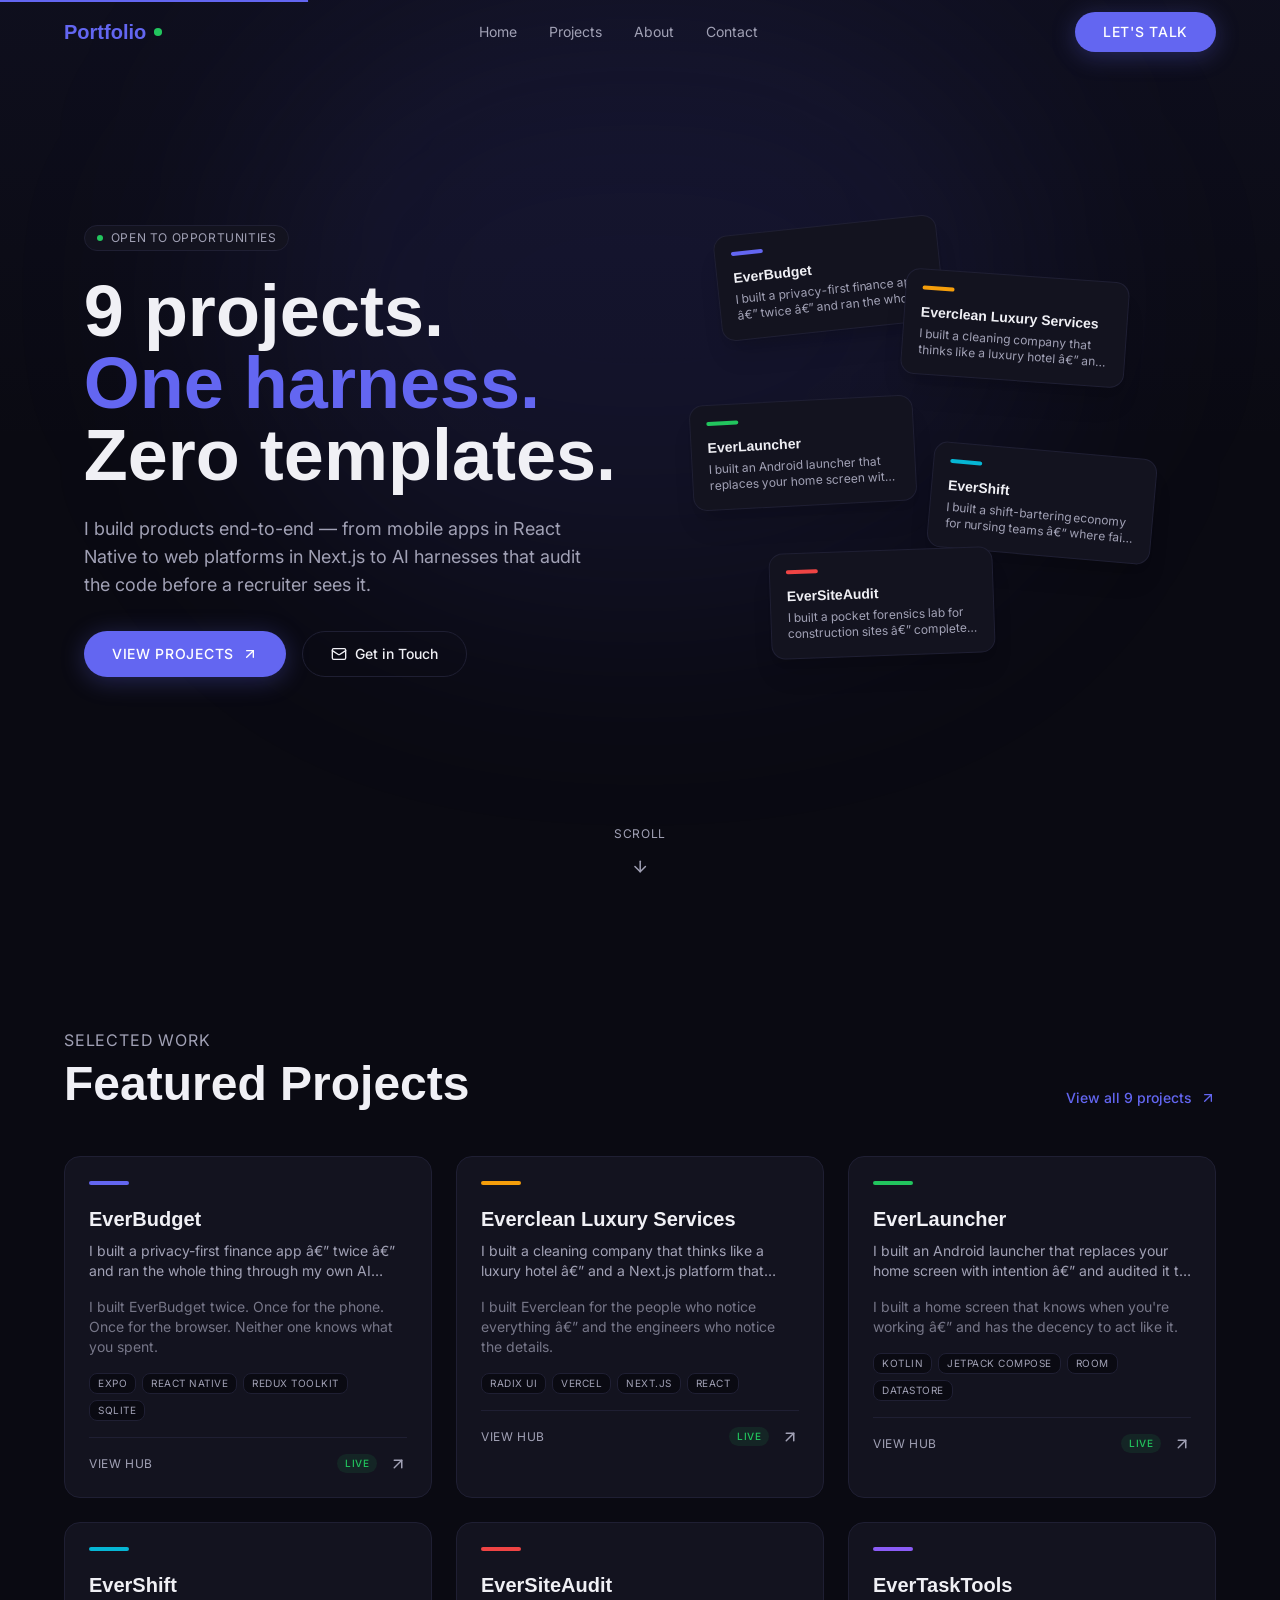
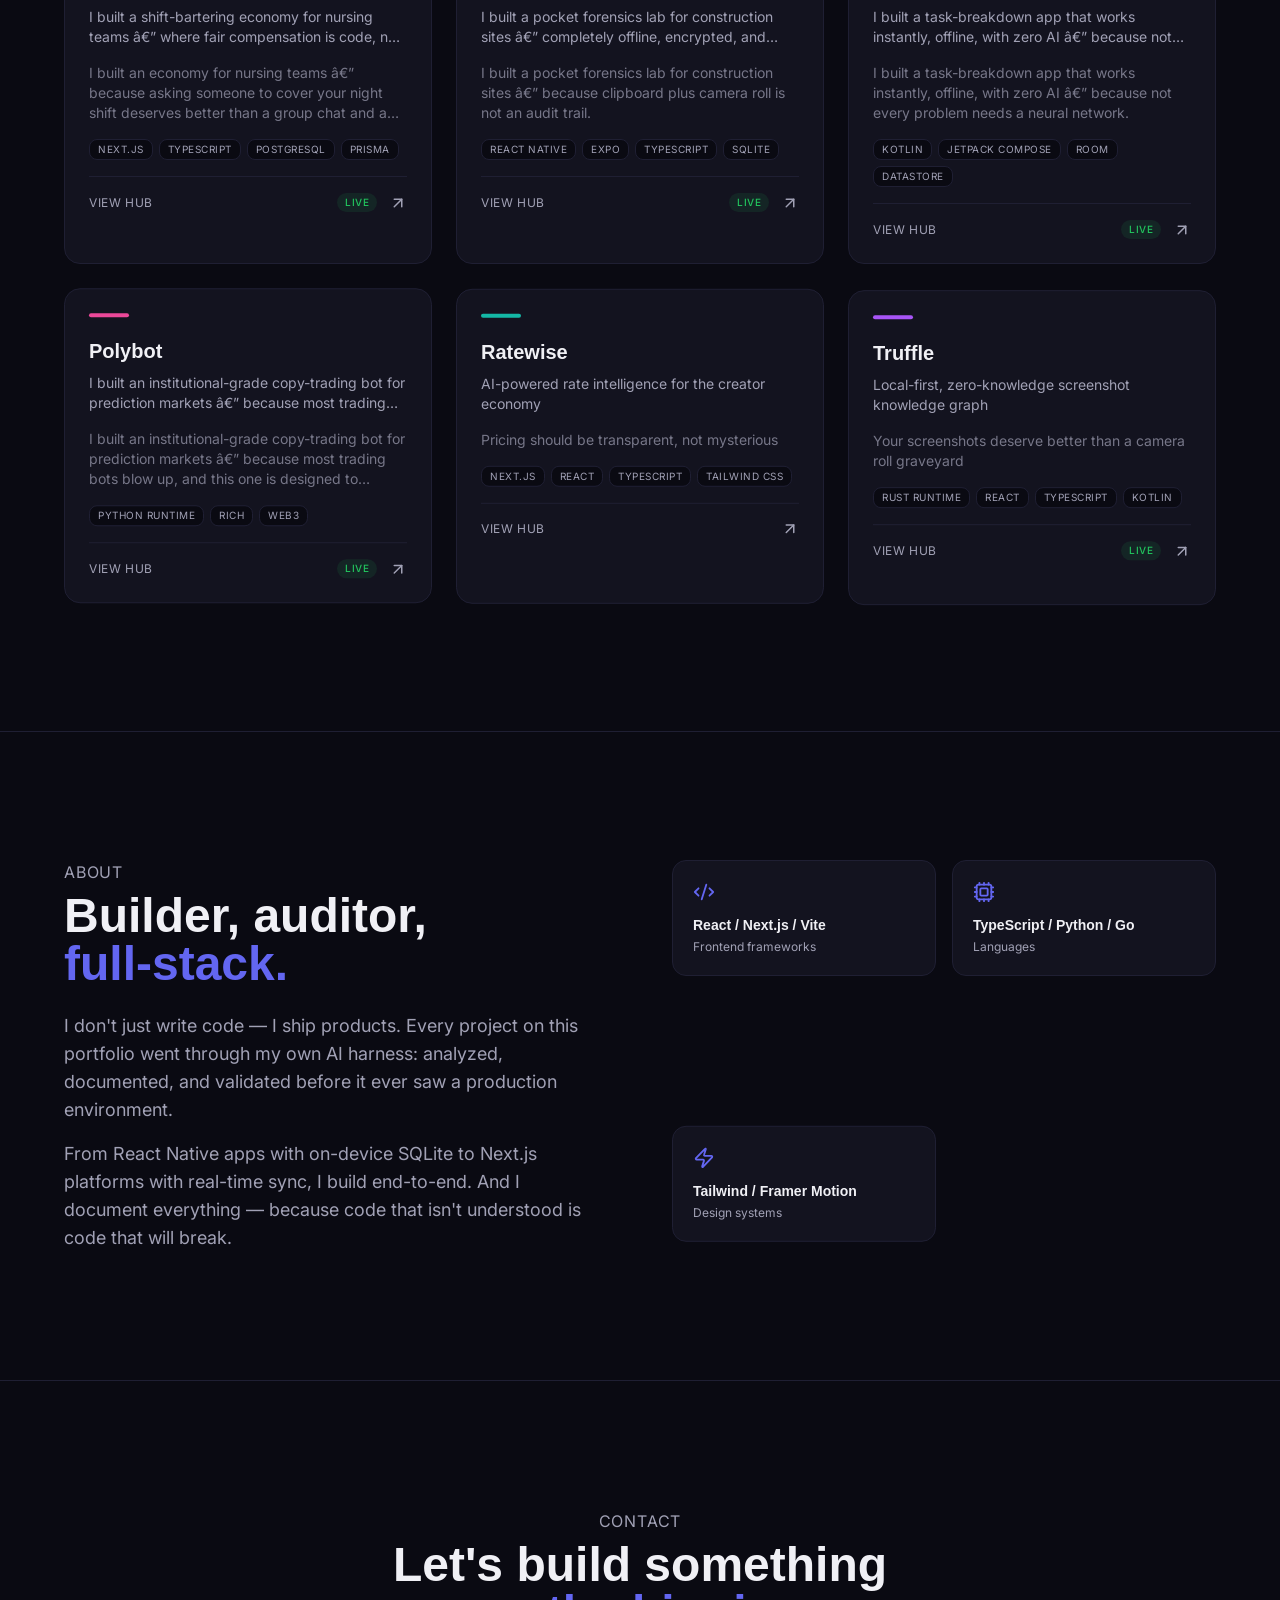
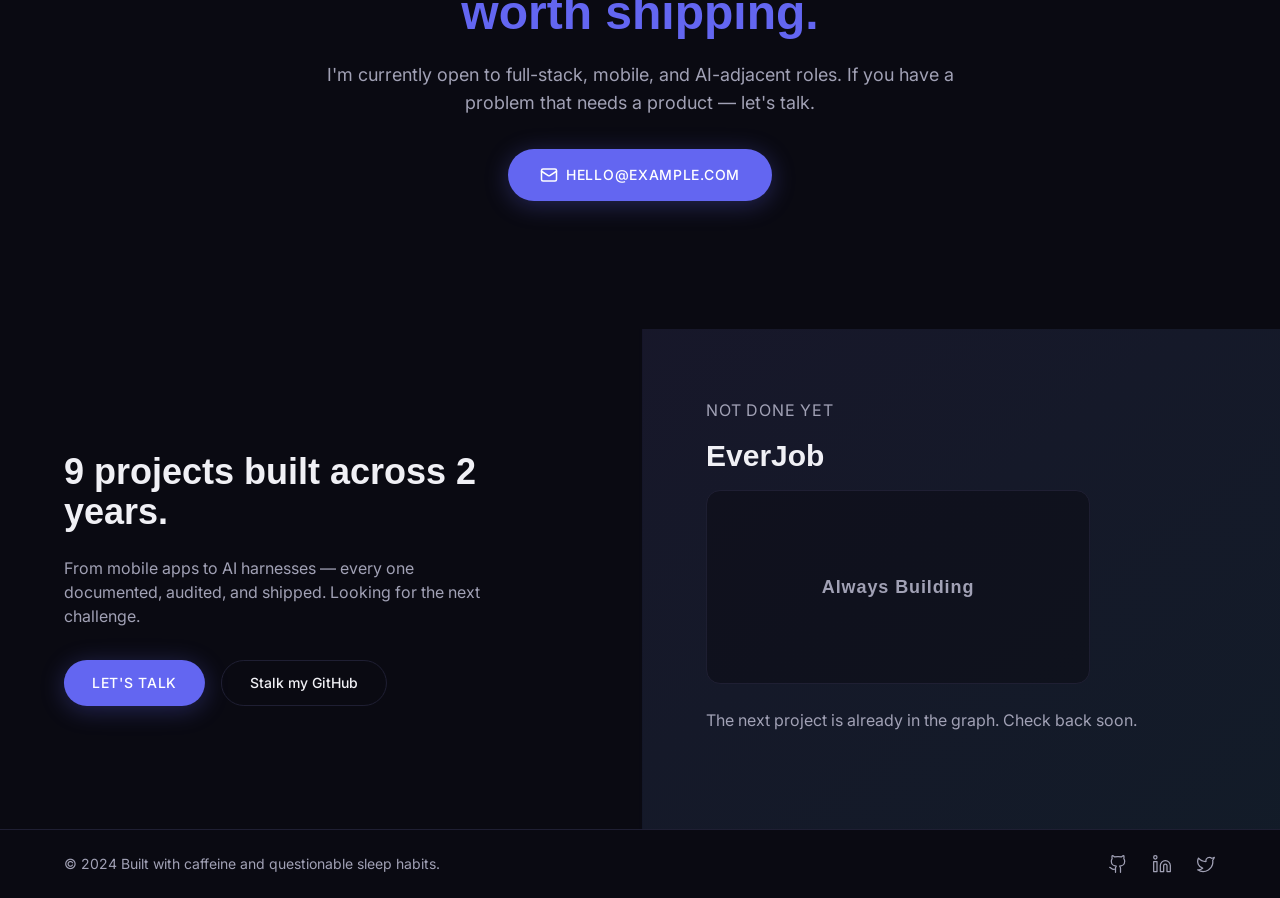
==== commit 7a8c20ff: "Deploy: Everclean live demo URL update" ====
--- a/index.html
+++ b/index.html
@@ -7,7 +7,7 @@
     <link rel="preconnect" href="https://fonts.googleapis.com" />
     <link rel="preconnect" href="https://fonts.gstatic.com" crossorigin />
     <link href="https://fonts.googleapis.com/css2?family=Inter:wght@400;500;600;700&family=JetBrains+Mono:wght@400;500&family=Space+Grotesk:wght@500;600;700&display=swap" rel="stylesheet" />
-    <script type="module" crossorigin src="./assets/index-BqbfIE6Q.js"></script>
+    <script type="module" crossorigin src="./assets/index-BiGpms0I.js"></script>
     <link rel="stylesheet" crossorigin href="./assets/index-DQ0HMWhg.css">
   </head>
   <body>
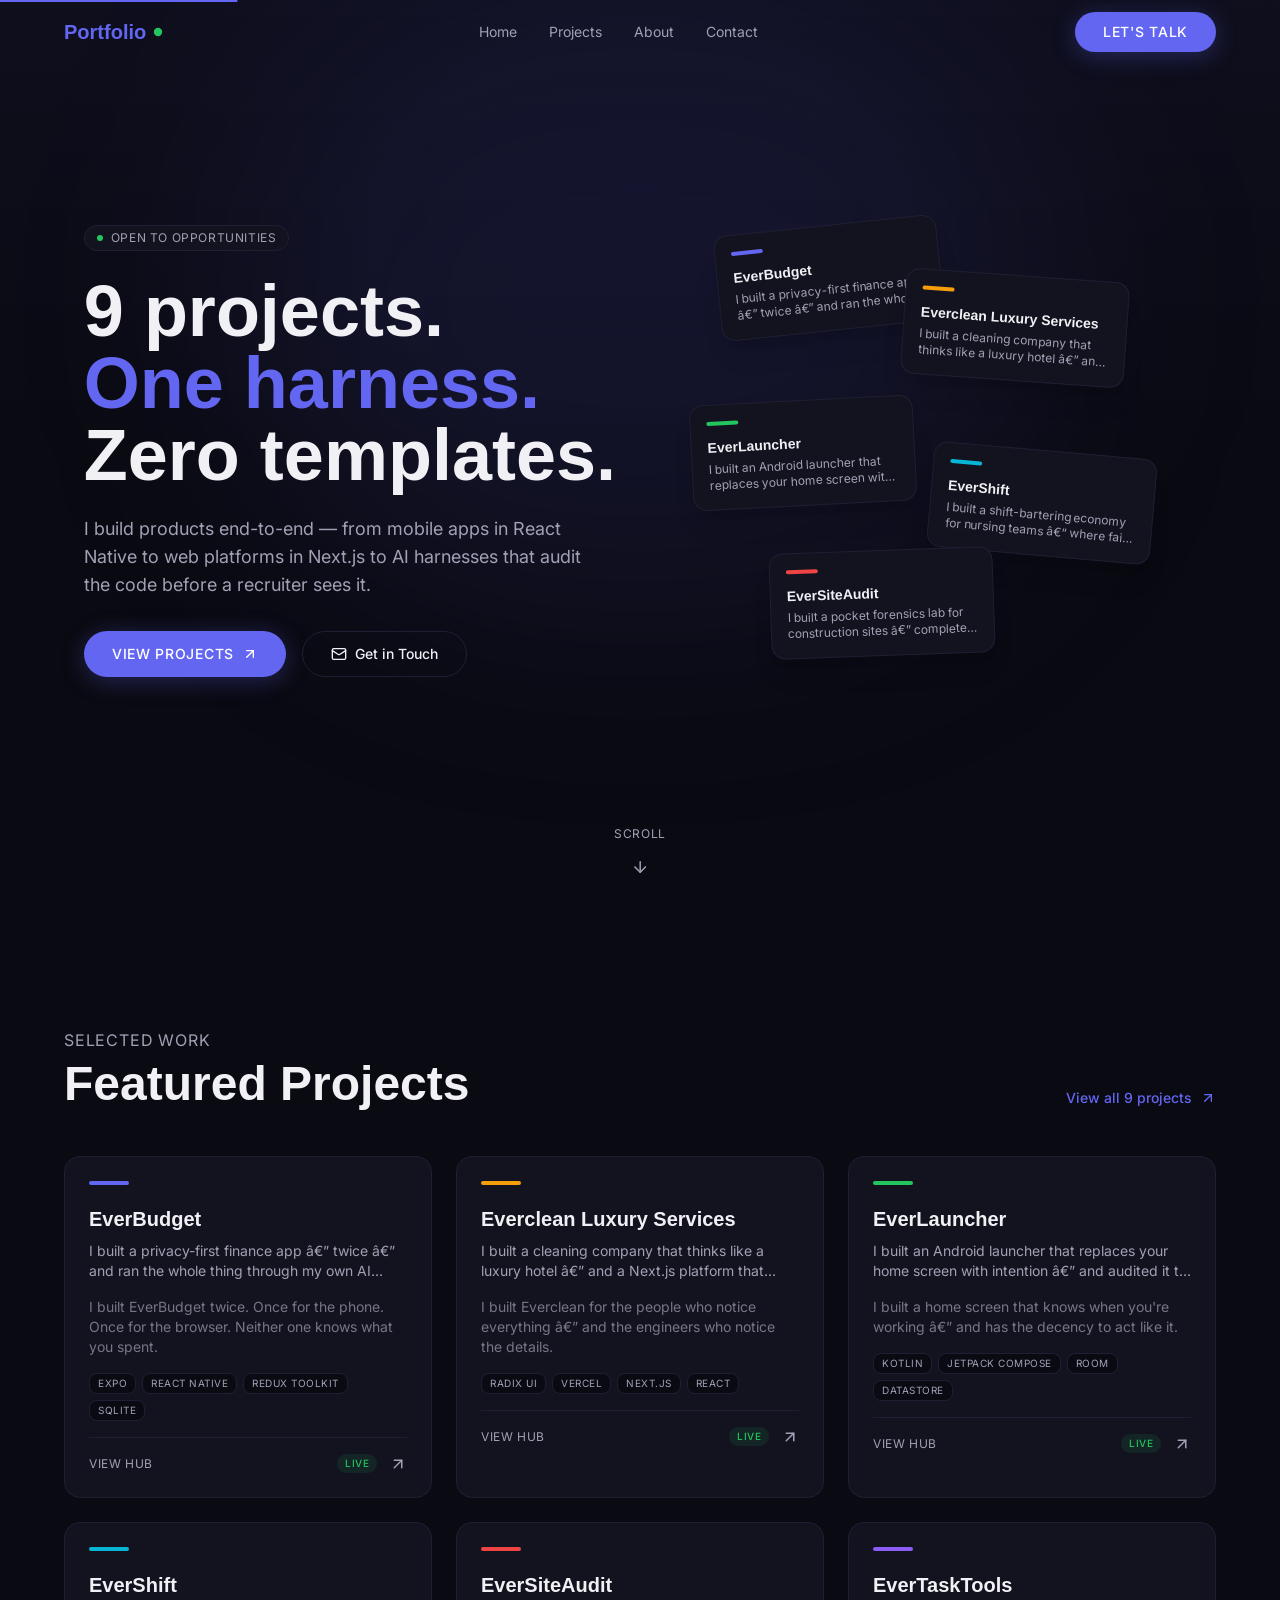
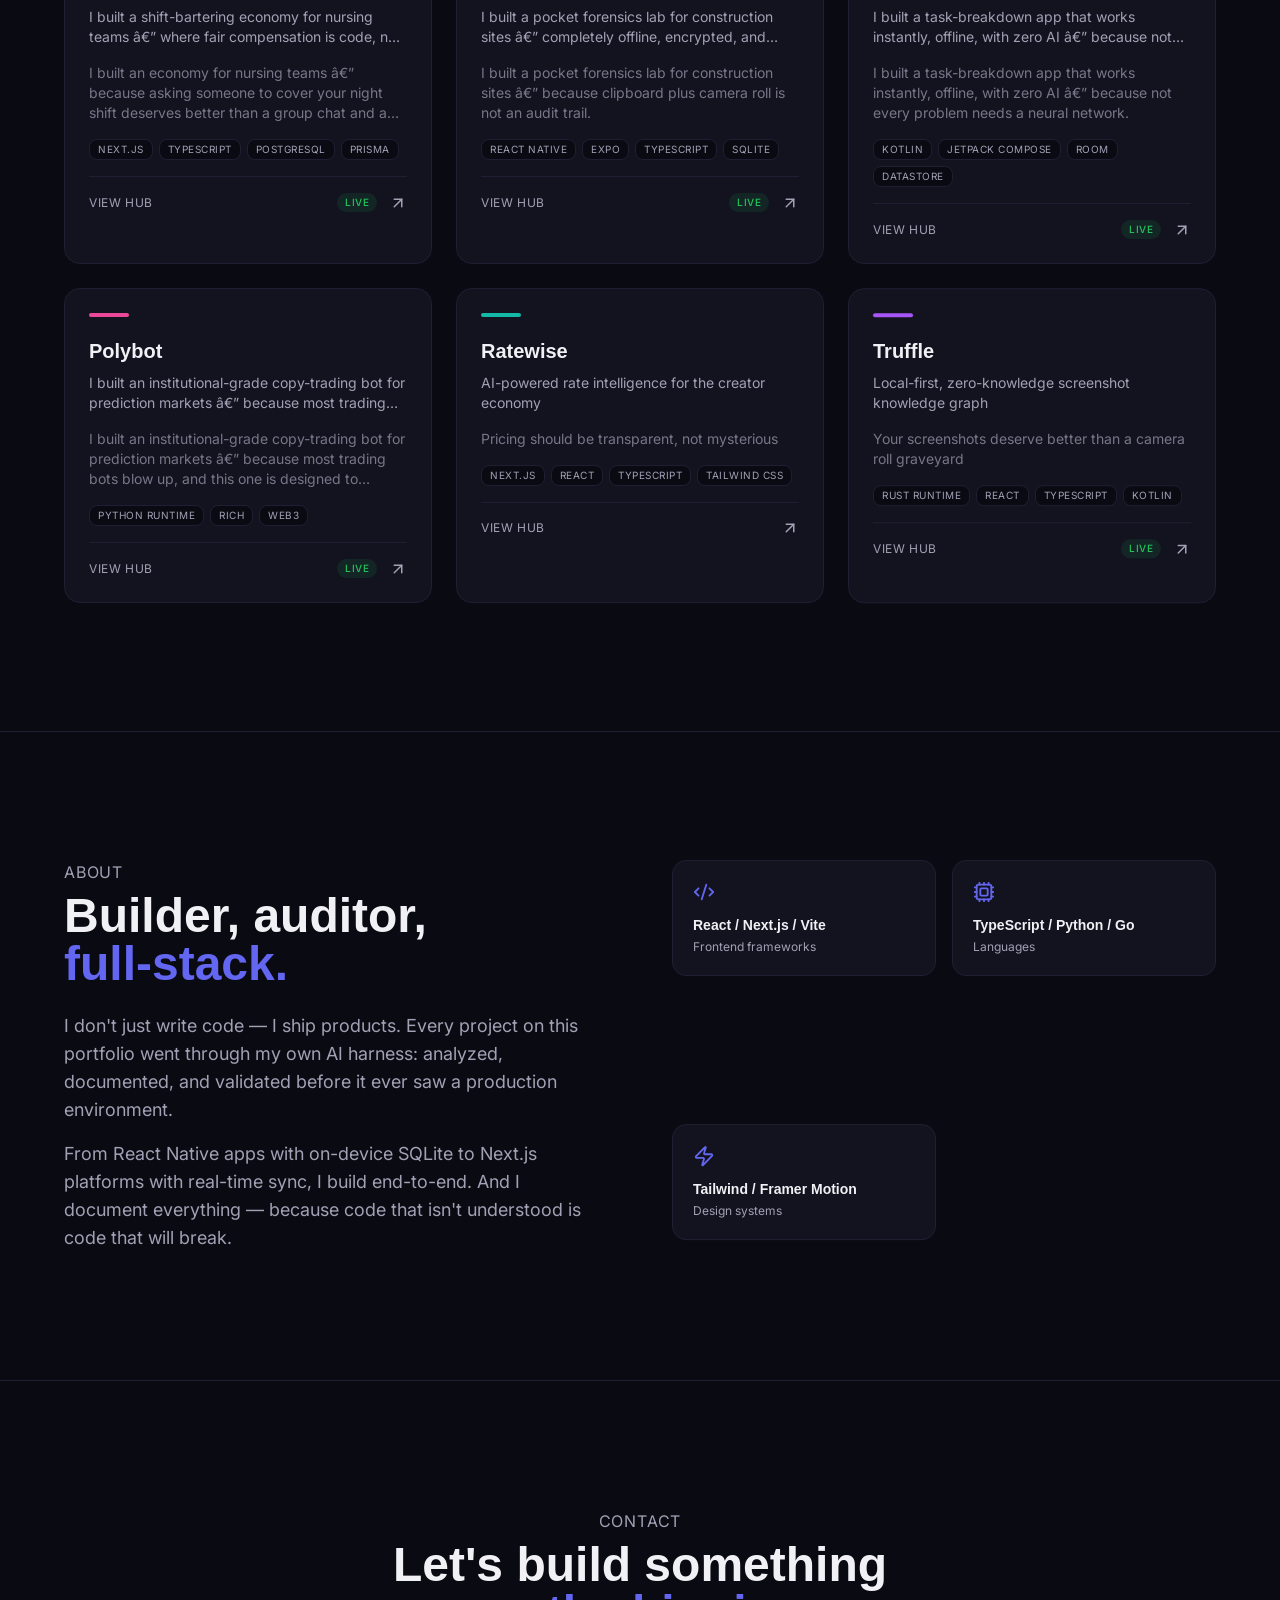
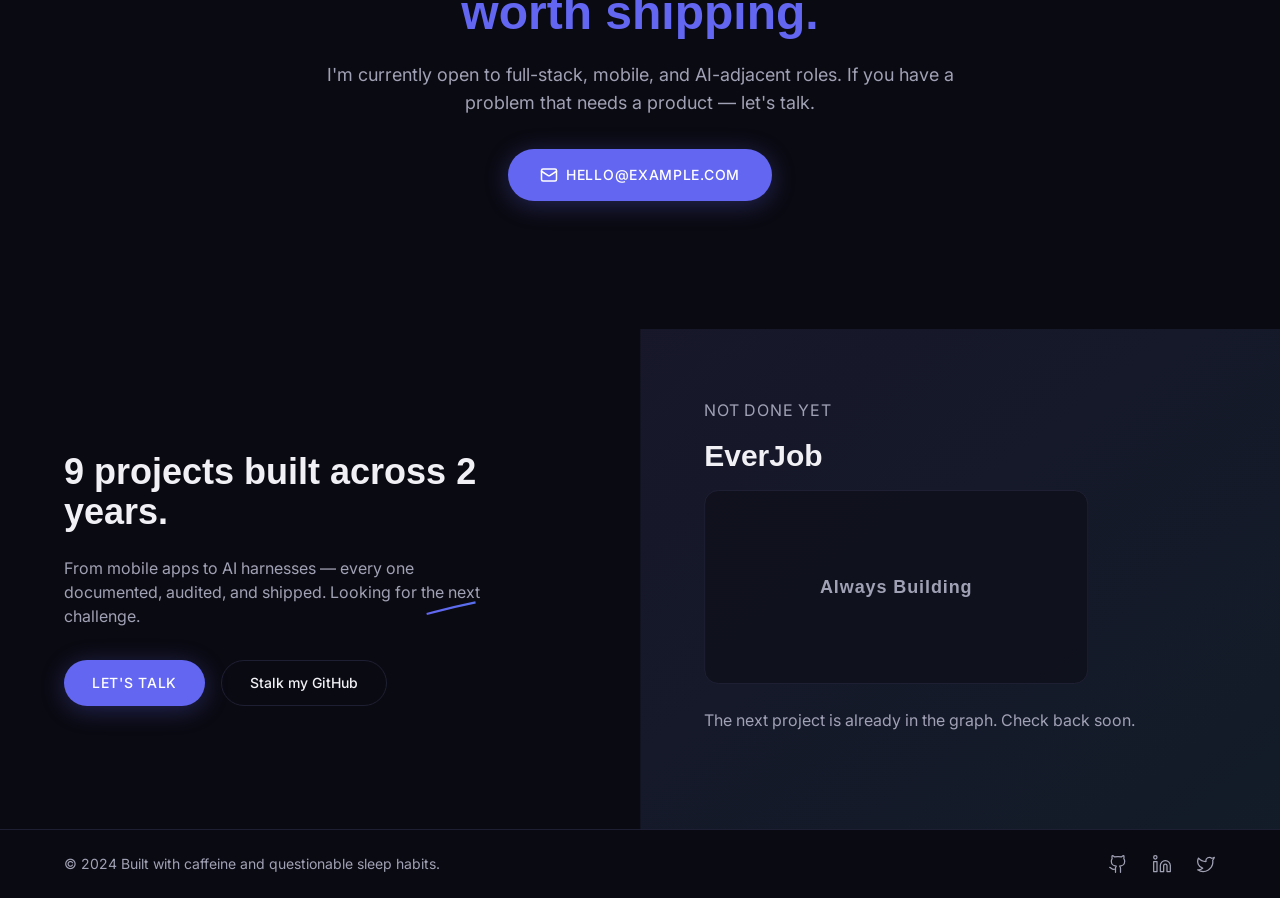
==== commit 0e7b8033: "Updates" ====
--- a/index.html
+++ b/index.html
@@ -7,7 +7,7 @@
     <link rel="preconnect" href="https://fonts.googleapis.com" />
     <link rel="preconnect" href="https://fonts.gstatic.com" crossorigin />
     <link href="https://fonts.googleapis.com/css2?family=Inter:wght@400;500;600;700&family=JetBrains+Mono:wght@400;500&family=Space+Grotesk:wght@500;600;700&display=swap" rel="stylesheet" />
-    <script type="module" crossorigin src="./assets/index-BiGpms0I.js"></script>
+    <script type="module" crossorigin src="./assets/index-BbcHN9nl.js"></script>
     <link rel="stylesheet" crossorigin href="./assets/index-DQ0HMWhg.css">
   </head>
   <body>
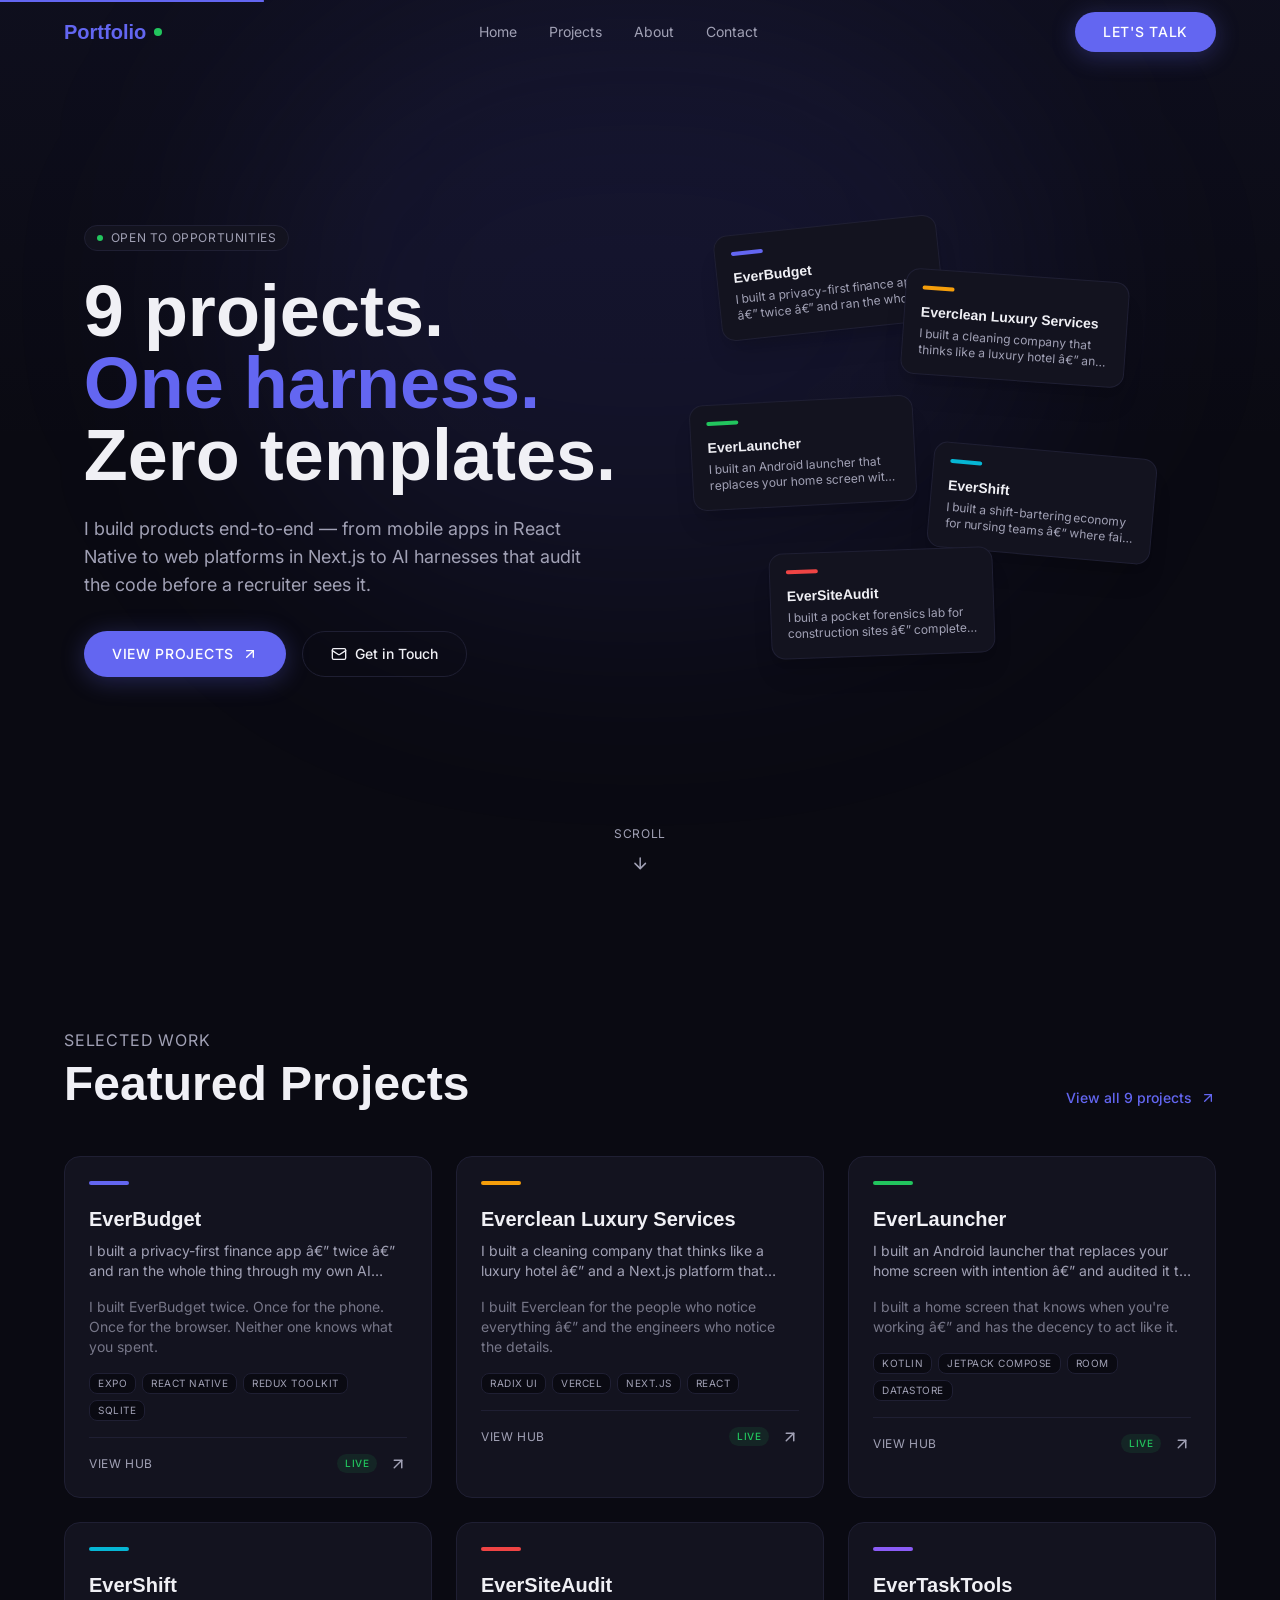
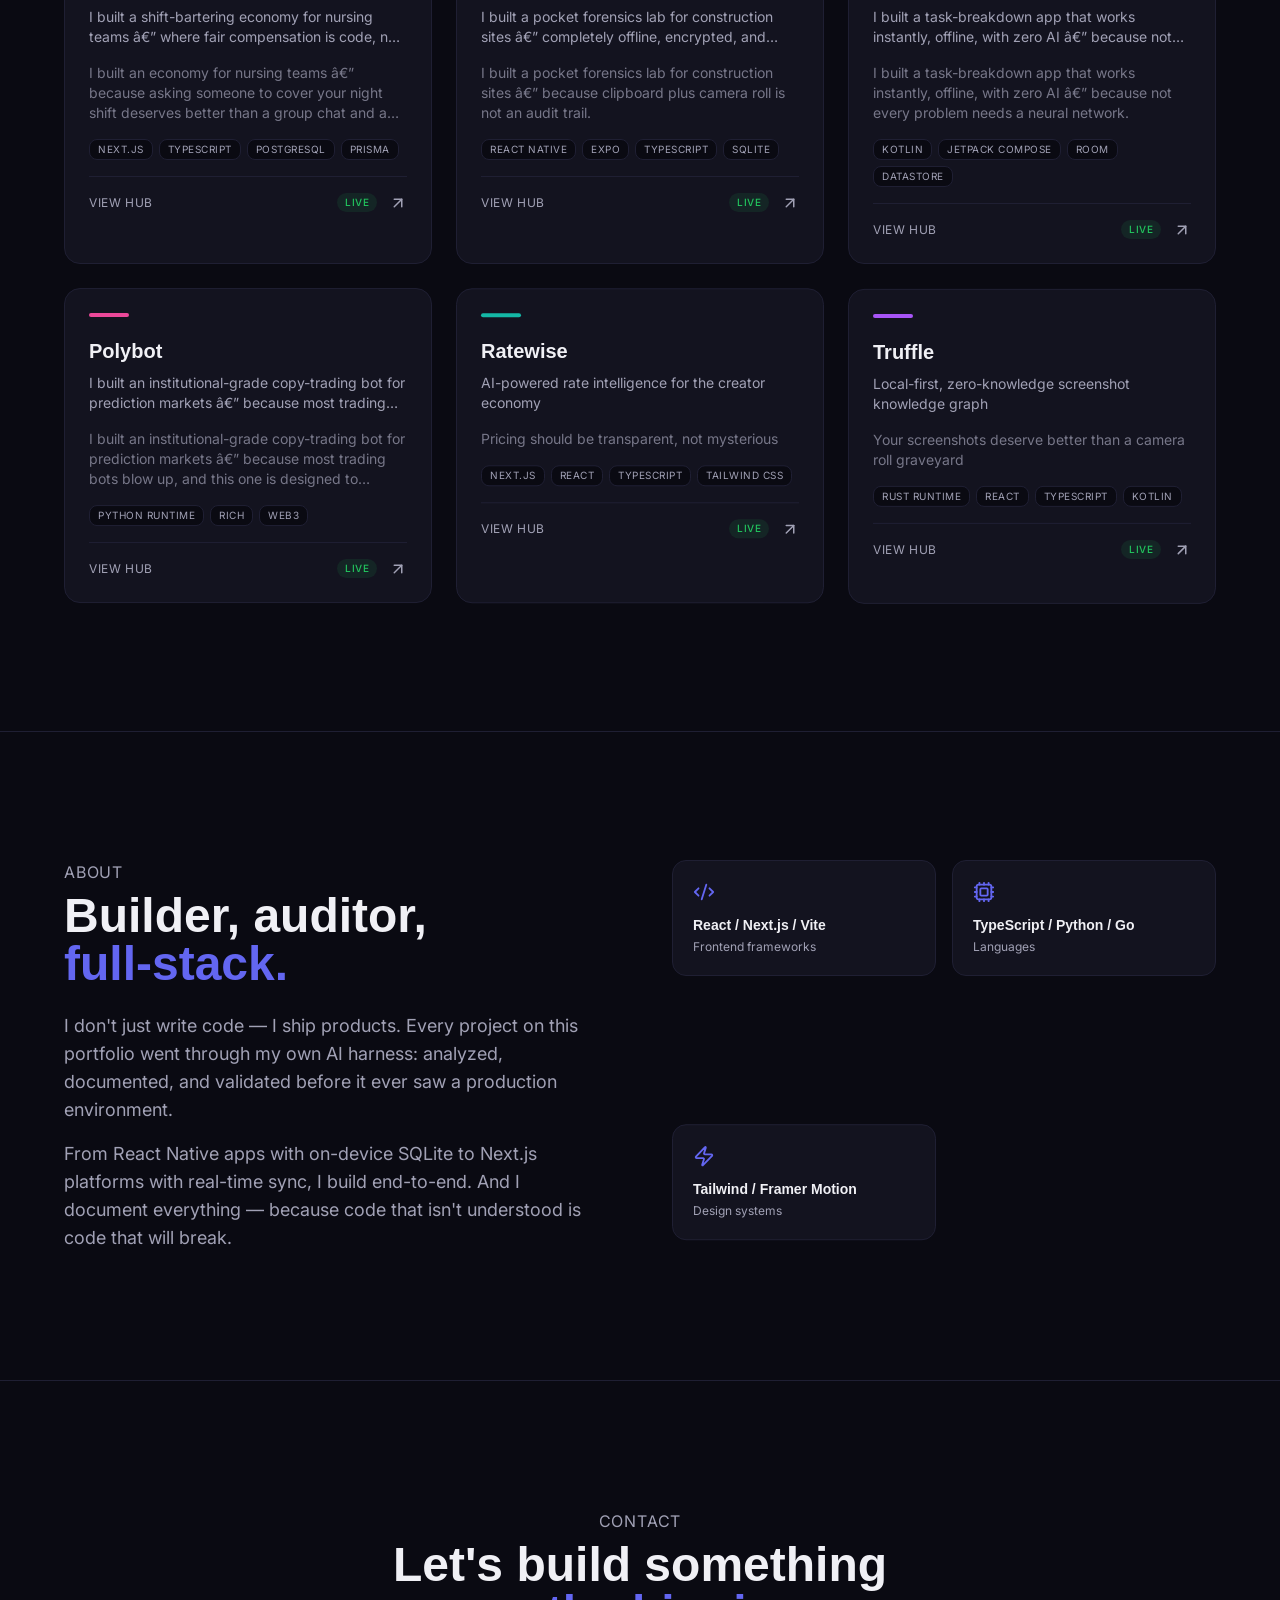
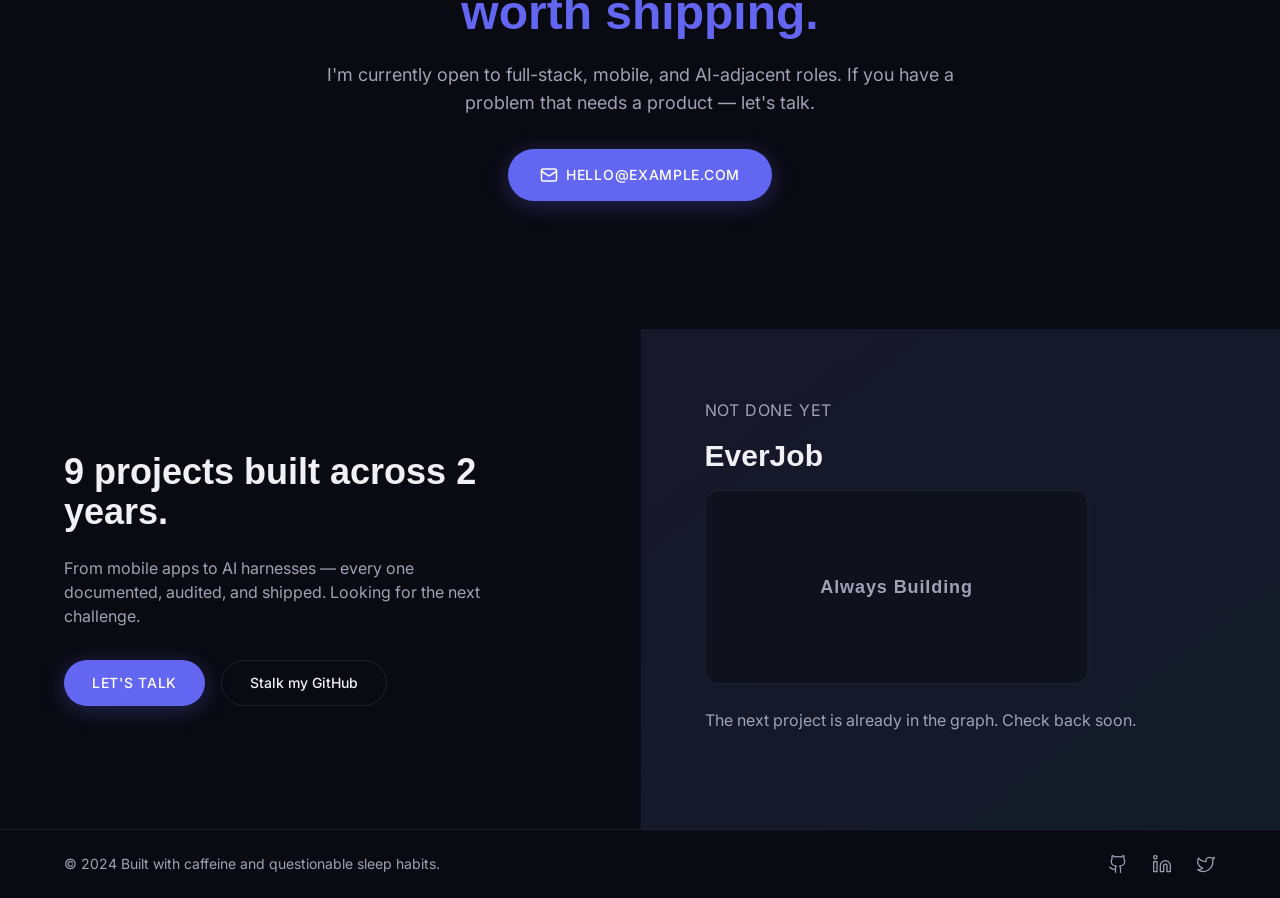
==== commit 83afd9e2: "Updates" ====
--- a/index.html
+++ b/index.html
@@ -7,7 +7,7 @@
     <link rel="preconnect" href="https://fonts.googleapis.com" />
     <link rel="preconnect" href="https://fonts.gstatic.com" crossorigin />
     <link href="https://fonts.googleapis.com/css2?family=Inter:wght@400;500;600;700&family=JetBrains+Mono:wght@400;500&family=Space+Grotesk:wght@500;600;700&display=swap" rel="stylesheet" />
-    <script type="module" crossorigin src="./assets/index-BbcHN9nl.js"></script>
+    <script type="module" crossorigin src="./assets/index-CkDvnBGT.js"></script>
     <link rel="stylesheet" crossorigin href="./assets/index-DQ0HMWhg.css">
   </head>
   <body>
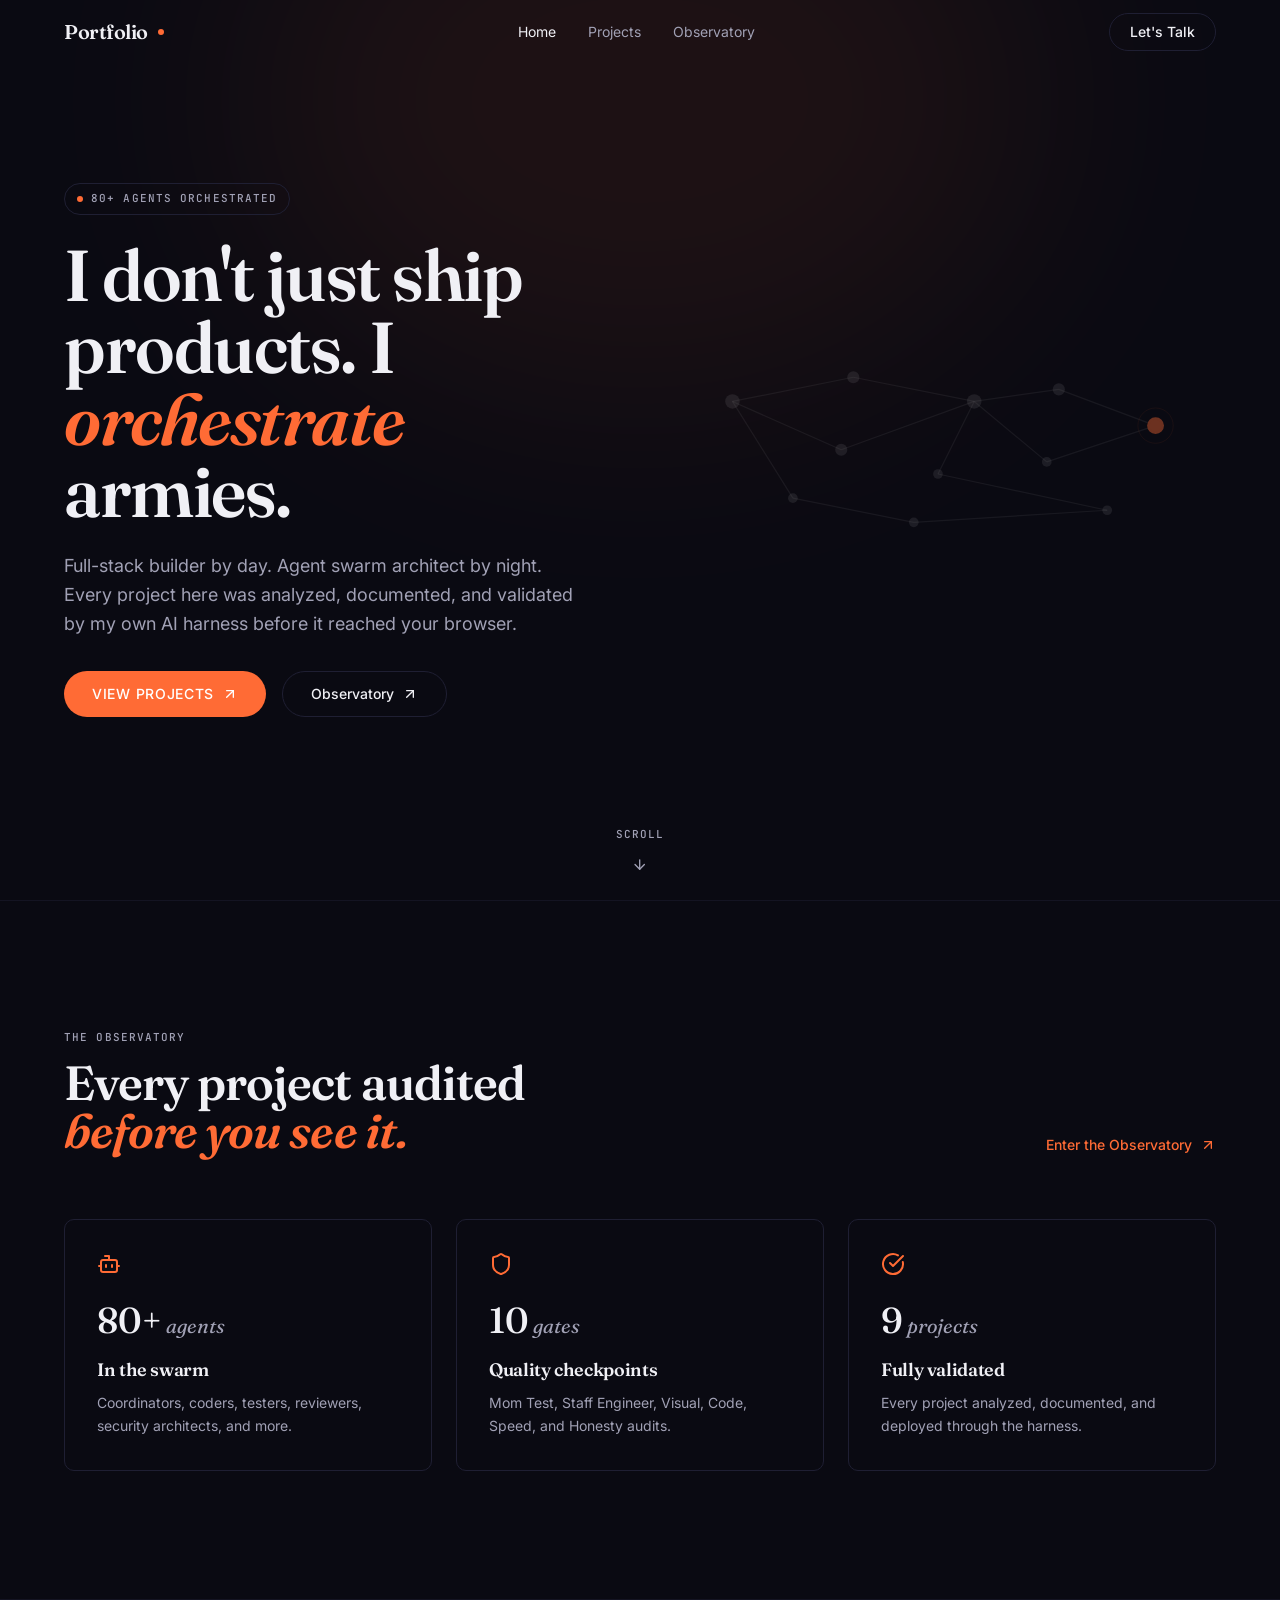
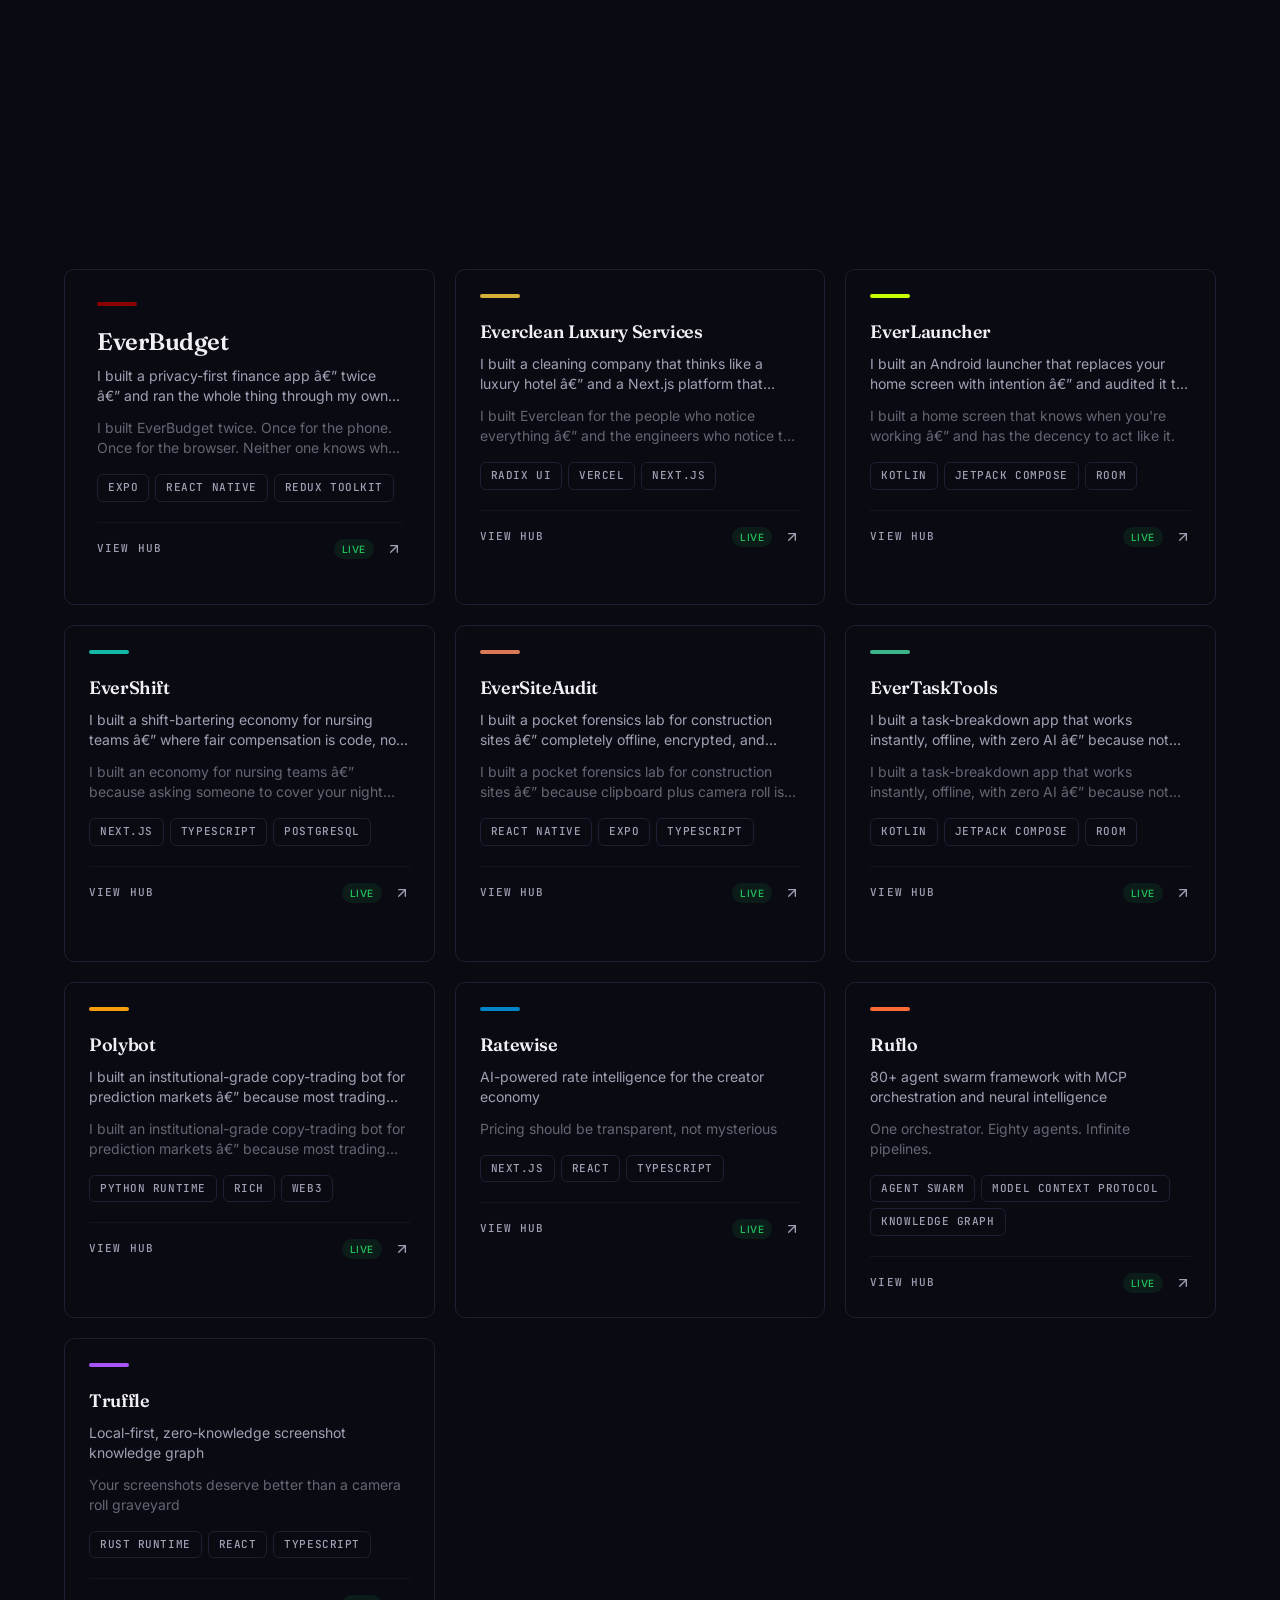
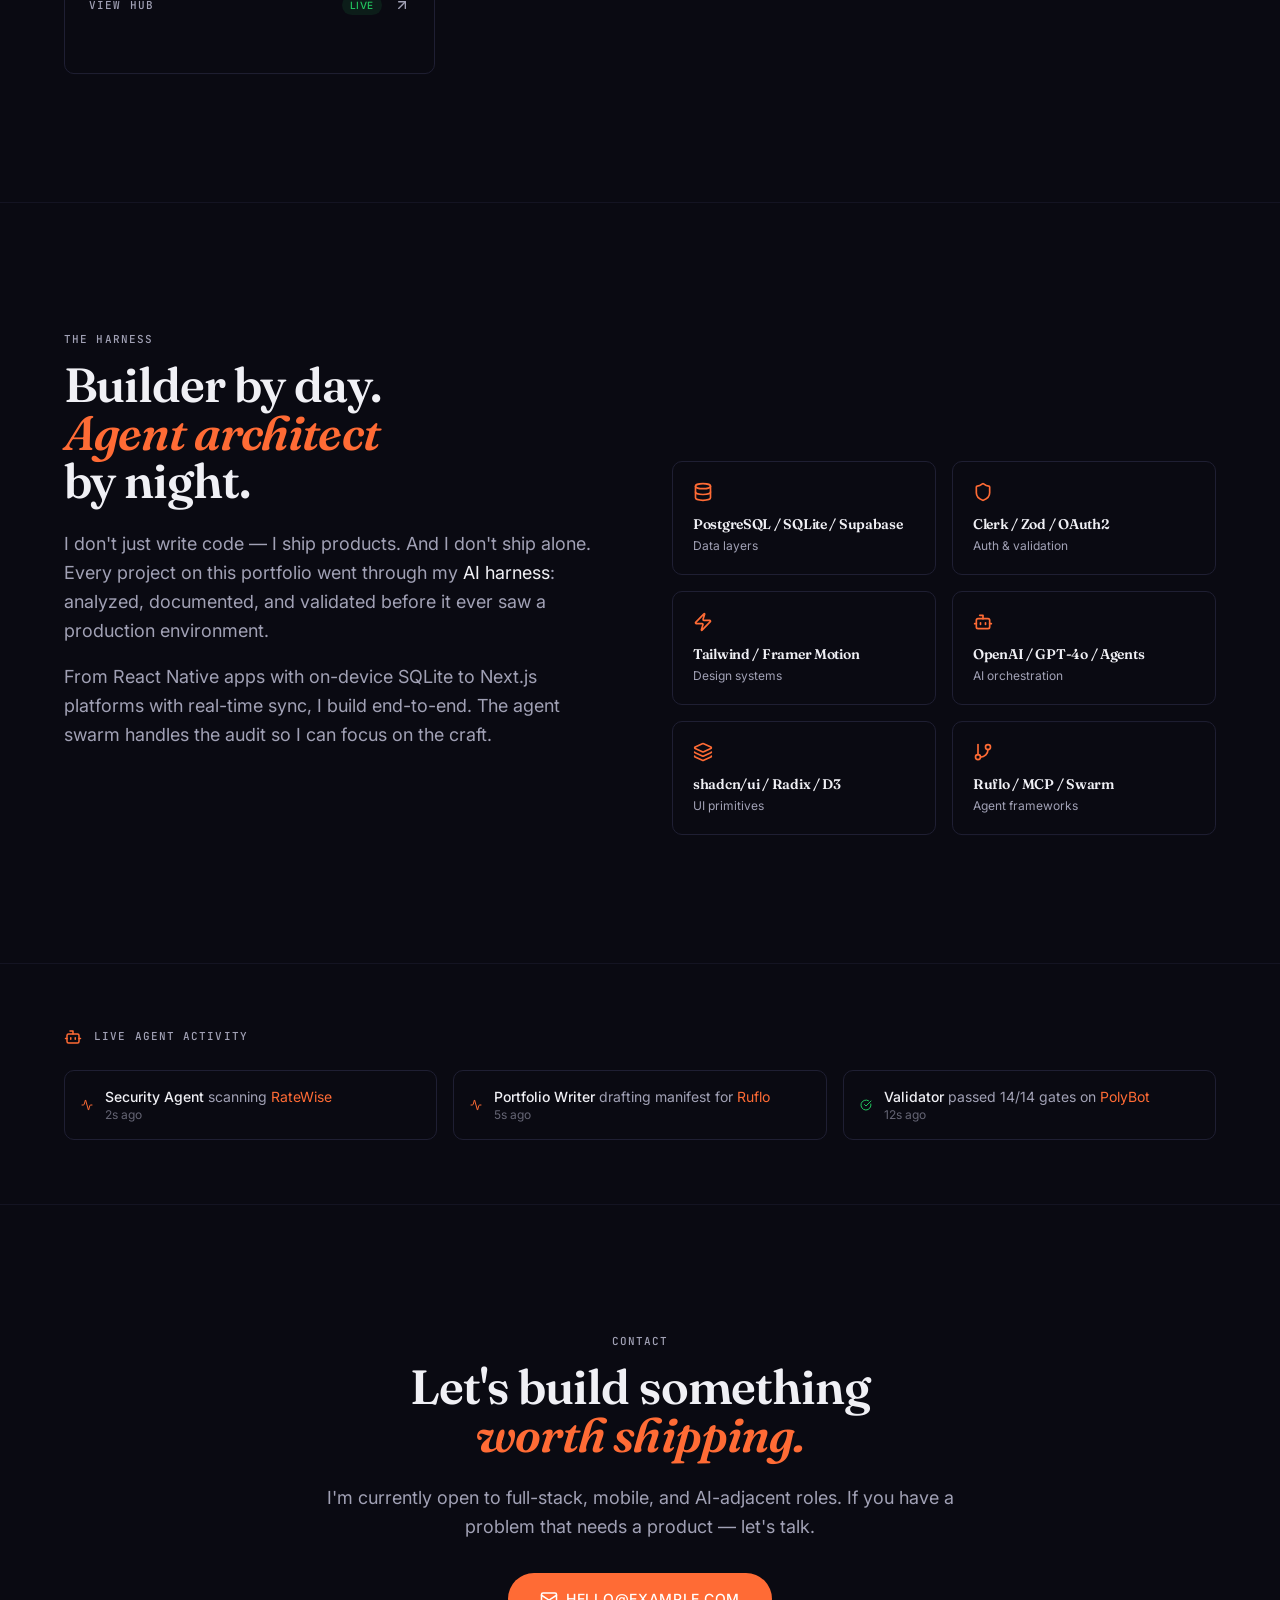
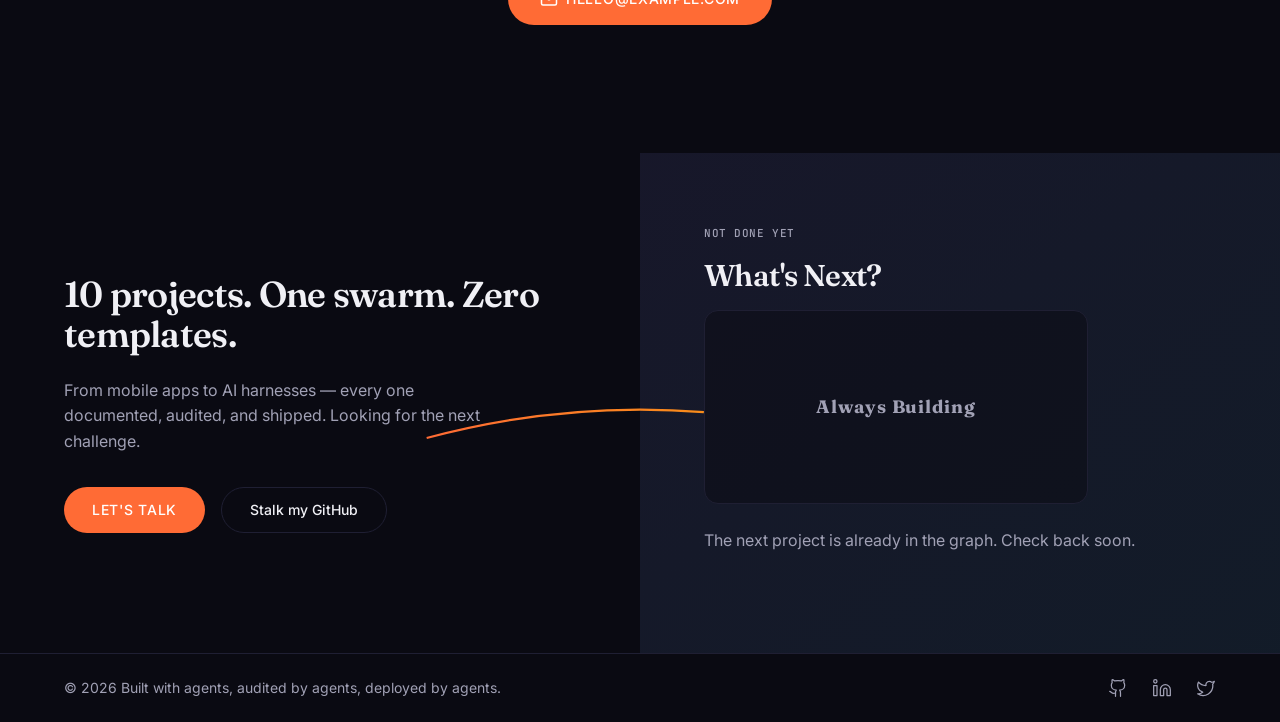
==== commit aff71d45: "Updates" ====
--- a/index.html
+++ b/index.html
@@ -6,9 +6,9 @@
     <title>The Iceberg Portfolio</title>
     <link rel="preconnect" href="https://fonts.googleapis.com" />
     <link rel="preconnect" href="https://fonts.gstatic.com" crossorigin />
-    <link href="https://fonts.googleapis.com/css2?family=Inter:wght@400;500;600;700&family=JetBrains+Mono:wght@400;500&family=Space+Grotesk:wght@500;600;700&display=swap" rel="stylesheet" />
-    <script type="module" crossorigin src="./assets/index-CkDvnBGT.js"></script>
-    <link rel="stylesheet" crossorigin href="./assets/index-DQ0HMWhg.css">
+    <link href="https://fonts.googleapis.com/css2?family=Fraunces:ital,opsz,wght@0,9..144,400..700;1,9..144,400..700&family=Inter:wght@400;500;600;700&family=JetBrains+Mono:wght@400;500&display=swap" rel="stylesheet" />
+    <script type="module" crossorigin src="./assets/index-CQtJ6ENI.js"></script>
+    <link rel="stylesheet" crossorigin href="./assets/index-BGOYu58n.css">
   </head>
   <body>
     <div id="root"></div>
--- a/assets/index-BGOYu58n.css
+++ b/assets/index-BGOYu58n.css
@@ -0,0 +1 @@
+*,:before,:after{--tw-border-spacing-x: 0;--tw-border-spacing-y: 0;--tw-translate-x: 0;--tw-translate-y: 0;--tw-rotate: 0;--tw-skew-x: 0;--tw-skew-y: 0;--tw-scale-x: 1;--tw-scale-y: 1;--tw-pan-x: ;--tw-pan-y: ;--tw-pinch-zoom: ;--tw-scroll-snap-strictness: proximity;--tw-gradient-from-position: ;--tw-gradient-via-position: ;--tw-gradient-to-position: ;--tw-ordinal: ;--tw-slashed-zero: ;--tw-numeric-figure: ;--tw-numeric-spacing: ;--tw-numeric-fraction: ;--tw-ring-inset: ;--tw-ring-offset-width: 0px;--tw-ring-offset-color: #fff;--tw-ring-color: rgb(59 130 246 / .5);--tw-ring-offset-shadow: 0 0 #0000;--tw-ring-shadow: 0 0 #0000;--tw-shadow: 0 0 #0000;--tw-shadow-colored: 0 0 #0000;--tw-blur: ;--tw-brightness: ;--tw-contrast: ;--tw-grayscale: ;--tw-hue-rotate: ;--tw-invert: ;--tw-saturate: ;--tw-sepia: ;--tw-drop-shadow: ;--tw-backdrop-blur: ;--tw-backdrop-brightness: ;--tw-backdrop-contrast: ;--tw-backdrop-grayscale: ;--tw-backdrop-hue-rotate: ;--tw-backdrop-invert: ;--tw-backdrop-opacity: ;--tw-backdrop-saturate: ;--tw-backdrop-sepia: ;--tw-contain-size: ;--tw-contain-layout: ;--tw-contain-paint: ;--tw-contain-style: }::backdrop{--tw-border-spacing-x: 0;--tw-border-spacing-y: 0;--tw-translate-x: 0;--tw-translate-y: 0;--tw-rotate: 0;--tw-skew-x: 0;--tw-skew-y: 0;--tw-scale-x: 1;--tw-scale-y: 1;--tw-pan-x: ;--tw-pan-y: ;--tw-pinch-zoom: ;--tw-scroll-snap-strictness: proximity;--tw-gradient-from-position: ;--tw-gradient-via-position: ;--tw-gradient-to-position: ;--tw-ordinal: ;--tw-slashed-zero: ;--tw-numeric-figure: ;--tw-numeric-spacing: ;--tw-numeric-fraction: ;--tw-ring-inset: ;--tw-ring-offset-width: 0px;--tw-ring-offset-color: #fff;--tw-ring-color: rgb(59 130 246 / .5);--tw-ring-offset-shadow: 0 0 #0000;--tw-ring-shadow: 0 0 #0000;--tw-shadow: 0 0 #0000;--tw-shadow-colored: 0 0 #0000;--tw-blur: ;--tw-brightness: ;--tw-contrast: ;--tw-grayscale: ;--tw-hue-rotate: ;--tw-invert: ;--tw-saturate: ;--tw-sepia: ;--tw-drop-shadow: ;--tw-backdrop-blur: ;--tw-backdrop-brightness: ;--tw-backdrop-contrast: ;--tw-backdrop-grayscale: ;--tw-backdrop-hue-rotate: ;--tw-backdrop-invert: ;--tw-backdrop-opacity: ;--tw-backdrop-saturate: ;--tw-backdrop-sepia: ;--tw-contain-size: ;--tw-contain-layout: ;--tw-contain-paint: ;--tw-contain-style: }*,:before,:after{box-sizing:border-box;border-width:0;border-style:solid;border-color:#e5e7eb}:before,:after{--tw-content: ""}html,:host{line-height:1.5;-webkit-text-size-adjust:100%;-moz-tab-size:4;-o-tab-size:4;tab-size:4;font-family:ui-sans-serif,system-ui,sans-serif,"Apple Color Emoji","Segoe UI Emoji",Segoe UI Symbol,"Noto Color Emoji";font-feature-settings:normal;font-variation-settings:normal;-webkit-tap-highlight-color:transparent}body{margin:0;line-height:inherit}hr{height:0;color:inherit;border-top-width:1px}abbr:where([title]){-webkit-text-decoration:underline dotted;text-decoration:underline dotted}h1,h2,h3,h4,h5,h6{font-size:inherit;font-weight:inherit}a{color:inherit;text-decoration:inherit}b,strong{font-weight:bolder}code,kbd,samp,pre{font-family:JetBrains Mono,monospace;font-feature-settings:normal;font-variation-settings:normal;font-size:1em}small{font-size:80%}sub,sup{font-size:75%;line-height:0;position:relative;vertical-align:baseline}sub{bottom:-.25em}sup{top:-.5em}table{text-indent:0;border-color:inherit;border-collapse:collapse}button,input,optgroup,select,textarea{font-family:inherit;font-feature-settings:inherit;font-variation-settings:inherit;font-size:100%;font-weight:inherit;line-height:inherit;letter-spacing:inherit;color:inherit;margin:0;padding:0}button,select{text-transform:none}button,input:where([type=button]),input:where([type=reset]),input:where([type=submit]){-webkit-appearance:button;background-color:transparent;background-image:none}:-moz-focusring{outline:auto}:-moz-ui-invalid{box-shadow:none}progress{vertical-align:baseline}::-webkit-inner-spin-button,::-webkit-outer-spin-button{height:auto}[type=search]{-webkit-appearance:textfield;outline-offset:-2px}::-webkit-search-decoration{-webkit-appearance:none}::-webkit-file-upload-button{-webkit-appearance:button;font:inherit}summary{display:list-item}blockquote,dl,dd,h1,h2,h3,h4,h5,h6,hr,figure,p,pre{margin:0}fieldset{margin:0;padding:0}legend{padding:0}ol,ul,menu{list-style:none;margin:0;padding:0}dialog{padding:0}textarea{resize:vertical}input::-moz-placeholder,textarea::-moz-placeholder{opacity:1;color:#9ca3af}input::placeholder,textarea::placeholder{opacity:1;color:#9ca3af}button,[role=button]{cursor:pointer}:disabled{cursor:default}img,svg,video,canvas,audio,iframe,embed,object{display:block;vertical-align:middle}img,video{max-width:100%;height:auto}[hidden]:where(:not([hidden=until-found])){display:none}:root{--background: 0 0% 100%;--foreground: 240 10% 3.9%;--card: 0 0% 100%;--card-foreground: 240 10% 3.9%;--popover: 0 0% 100%;--popover-foreground: 240 10% 3.9%;--primary: 240 5.9% 10%;--primary-foreground: 0 0% 98%;--secondary: 240 4.8% 95.9%;--secondary-foreground: 240 5.9% 10%;--muted: 240 4.8% 95.9%;--muted-foreground: 240 3.8% 46.1%;--accent: 240 4.8% 95.9%;--accent-foreground: 240 5.9% 10%;--destructive: 0 84.2% 60.2%;--destructive-foreground: 0 0% 98%;--border: 240 5.9% 90%;--input: 240 5.9% 90%;--ring: 240 5.9% 10%;--radius: .625rem;--sidebar-background: 0 0% 98%;--sidebar-foreground: 240 5.3% 26.1%;--sidebar-primary: 240 5.9% 10%;--sidebar-primary-foreground: 0 0% 98%;--sidebar-accent: 240 4.8% 95.9%;--sidebar-accent-foreground: 240 5.9% 10%;--sidebar-border: 220 13% 91%;--sidebar-ring: 217.2 91.2% 59.8%;--surface-bg: #0a0a12;--surface-bg-light: #fafafa;--surface-text: #f0f0f5;--surface-text-muted: #a1a1b5;--surface-text-dark: #1a1a2e;--ink: #1a1a2e;--abyss: #0a0a12;--elevated: #13131f;--elevated-border: #1f1f33;--code-bg: #0d1117;--warm-50: #fafafa;--warm-100: #f5f5f5;--warm-200: #e5e5e5;--warm-300: #d4d4d4;--warm-400: #a3a3a3;--warm-500: #737373;--warm-600: #525252;--warm-700: #404040;--warm-800: #262626;--warm-900: #171717;--ease-expo-out: cubic-bezier(.16, 1, .3, 1);--ease-smooth: cubic-bezier(.4, 0, .2, 1)}html{scroll-behavior:smooth}body{font-family:Inter,sans-serif;background-color:var(--surface-bg);color:var(--surface-text);-webkit-font-smoothing:antialiased;-moz-osx-font-smoothing:grayscale;line-height:1.6}h1,h2,h3,h4,h5,h6{font-family:Fraunces,serif;font-weight:600;line-height:1.15;letter-spacing:-.02em}h1{font-size:clamp(2.5rem,6vw,4.5rem)}h2{font-size:clamp(1.75rem,4vw,3rem)}h3{font-size:clamp(1.25rem,2.5vw,1.75rem)}code,pre{font-family:JetBrains Mono,monospace}.container{width:100%}@media(min-width:640px){.container{max-width:640px}}@media(min-width:768px){.container{max-width:768px}}@media(min-width:1024px){.container{max-width:1024px}}@media(min-width:1280px){.container{max-width:1280px}}@media(min-width:1536px){.container{max-width:1536px}}.honest-card{background:transparent;border:1px solid var(--elevated-border);border-radius:var(--radius);transition:border-color .3s var(--ease-expo-out),transform .3s var(--ease-expo-out)}.honest-card:hover{border-color:#ffffff26;transform:translateY(-1px)}.section-container{max-width:1200px;margin-left:auto;margin-right:auto;padding-left:1.5rem;padding-right:1.5rem}.section-pad{padding-top:8rem;padding-bottom:8rem}.text-caption{font-family:JetBrains Mono,monospace;font-size:.6875rem;font-weight:500;text-transform:uppercase;letter-spacing:.1em;color:var(--surface-text-muted)}.tech-badge{font-family:JetBrains Mono,monospace;font-size:.6875rem;font-weight:500;text-transform:uppercase;letter-spacing:.05em;padding:.25rem .625rem;border-radius:calc(var(--radius) - 4px);border:1px solid var(--elevated-border);color:var(--surface-text-muted);background:transparent;transition:border-color .2s ease}.tech-badge:hover{border-color:#fff3}.atmospheric-glow{position:absolute;top:-200px;left:50%;transform:translate(-50%);width:800px;height:600px;border-radius:50%;filter:blur(120px);opacity:.08;pointer-events:none;z-index:0}.editorial-number{font-family:Fraunces,serif;font-weight:500;font-variant-numeric:tabular-nums}.editorial-unit{font-family:Fraunces,serif;font-weight:400;font-style:italic;color:var(--surface-text-muted)}.sr-only{position:absolute;width:1px;height:1px;padding:0;margin:-1px;overflow:hidden;clip:rect(0,0,0,0);white-space:nowrap;border-width:0}.pointer-events-none{pointer-events:none}.visible{visibility:visible}.invisible{visibility:hidden}.fixed{position:fixed}.absolute{position:absolute}.relative{position:relative}.sticky{position:sticky}.inset-0{inset:0}.inset-x-0{left:0;right:0}.inset-y-0{top:0;bottom:0}.-bottom-12{bottom:-3rem}.-left-12{left:-3rem}.-left-\[5px\]{left:-5px}.-right-12{right:-3rem}.-top-12{top:-3rem}.bottom-0{bottom:0}.bottom-8{bottom:2rem}.left-0{left:0}.left-1\/2{left:50%}.left-2{left:.5rem}.left-4{left:1rem}.left-\[50\%\]{left:50%}.right-0{right:0}.right-1{right:.25rem}.right-2{right:.5rem}.right-3{right:.75rem}.right-4{right:1rem}.top-0{top:0}.top-1\.5{top:.375rem}.top-1\/2{top:50%}.top-2{top:.5rem}.top-24{top:6rem}.top-3\.5{top:.875rem}.top-4{top:1rem}.top-\[1px\]{top:1px}.top-\[50\%\]{top:50%}.top-\[60\%\]{top:60%}.top-full{top:100%}.isolate{isolation:isolate}.z-10{z-index:10}.z-20{z-index:20}.z-40{z-index:40}.z-50{z-index:50}.z-\[1\]{z-index:1}.order-first{order:-9999}.order-last{order:9999}.col-start-2{grid-column-start:2}.row-span-2{grid-row:span 2 / span 2}.row-start-1{grid-row-start:1}.\!m-0{margin:0!important}.-mx-1{margin-left:-.25rem;margin-right:-.25rem}.-my-2{margin-top:-.5rem;margin-bottom:-.5rem}.mx-2{margin-left:.5rem;margin-right:.5rem}.mx-3\.5{margin-left:.875rem;margin-right:.875rem}.mx-auto{margin-left:auto;margin-right:auto}.my-0{margin-top:0;margin-bottom:0}.my-0\.5{margin-top:.125rem;margin-bottom:.125rem}.my-1{margin-top:.25rem;margin-bottom:.25rem}.-ml-4{margin-left:-1rem}.-mt-4{margin-top:-1rem}.mb-0\.5{margin-bottom:.125rem}.mb-1{margin-bottom:.25rem}.mb-10{margin-bottom:2.5rem}.mb-12{margin-bottom:3rem}.mb-16{margin-bottom:4rem}.mb-2{margin-bottom:.5rem}.mb-20{margin-bottom:5rem}.mb-3{margin-bottom:.75rem}.mb-4{margin-bottom:1rem}.mb-5{margin-bottom:1.25rem}.mb-6{margin-bottom:1.5rem}.mb-8{margin-bottom:2rem}.ml-1{margin-left:.25rem}.ml-2{margin-left:.5rem}.ml-4{margin-left:1rem}.ml-auto{margin-left:auto}.mt-0\.5{margin-top:.125rem}.mt-1{margin-top:.25rem}.mt-1\.5{margin-top:.375rem}.mt-2{margin-top:.5rem}.mt-3{margin-top:.75rem}.mt-4{margin-top:1rem}.mt-auto{margin-top:auto}.line-clamp-1{overflow:hidden;display:-webkit-box;-webkit-box-orient:vertical;-webkit-line-clamp:1}.line-clamp-2{overflow:hidden;display:-webkit-box;-webkit-box-orient:vertical;-webkit-line-clamp:2}.line-clamp-3{overflow:hidden;display:-webkit-box;-webkit-box-orient:vertical;-webkit-line-clamp:3}.block{display:block}.inline-block{display:inline-block}.flex{display:flex}.inline-flex{display:inline-flex}.table{display:table}.table-caption{display:table-caption}.table-cell{display:table-cell}.table-row{display:table-row}.grid{display:grid}.hidden{display:none}.aspect-square{aspect-ratio:1 / 1}.aspect-video{aspect-ratio:16 / 9}.size-10{width:2.5rem;height:2.5rem}.size-2{width:.5rem;height:.5rem}.size-2\.5{width:.625rem;height:.625rem}.size-3{width:.75rem;height:.75rem}.size-3\.5{width:.875rem;height:.875rem}.size-4{width:1rem;height:1rem}.size-6{width:1.5rem;height:1.5rem}.size-7{width:1.75rem;height:1.75rem}.size-8{width:2rem;height:2rem}.size-9{width:2.25rem;height:2.25rem}.size-auto{width:auto;height:auto}.size-full{width:100%;height:100%}.h-1{height:.25rem}.h-1\.5{height:.375rem}.h-10{height:2.5rem}.h-12{height:3rem}.h-16{height:4rem}.h-2{height:.5rem}.h-2\.5{height:.625rem}.h-3{height:.75rem}.h-4{height:1rem}.h-48{height:12rem}.h-5{height:1.25rem}.h-6{height:1.5rem}.h-7{height:1.75rem}.h-8{height:2rem}.h-9{height:2.25rem}.h-\[1\.15rem\]{height:1.15rem}.h-\[calc\(100\%-1px\)\]{height:calc(100% - 1px)}.h-\[var\(--radix-navigation-menu-viewport-height\)\]{height:var(--radix-navigation-menu-viewport-height)}.h-\[var\(--radix-select-trigger-height\)\]{height:var(--radix-select-trigger-height)}.h-auto{height:auto}.h-full{height:100%}.h-px{height:1px}.h-svh{height:100svh}.max-h-\[300px\]{max-height:300px}.min-h-0{min-height:0px}.min-h-16{min-height:4rem}.min-h-4{min-height:1rem}.min-h-\[100dvh\]{min-height:100dvh}.min-h-\[500px\]{min-height:500px}.min-h-svh{min-height:100svh}.w-0{width:0px}.w-1{width:.25rem}.w-1\.5{width:.375rem}.w-10{width:2.5rem}.w-2{width:.5rem}.w-2\.5{width:.625rem}.w-3{width:.75rem}.w-3\/4{width:75%}.w-4{width:1rem}.w-48{width:12rem}.w-5{width:1.25rem}.w-64{width:16rem}.w-72{width:18rem}.w-8{width:2rem}.w-9{width:2.25rem}.w-\[100px\]{width:100px}.w-auto{width:auto}.w-fit{width:-moz-fit-content;width:fit-content}.w-full{width:100%}.w-max{width:-moz-max-content;width:max-content}.w-px{width:1px}.min-w-0{min-width:0px}.min-w-10{min-width:2.5rem}.min-w-5{min-width:1.25rem}.min-w-8{min-width:2rem}.min-w-9{min-width:2.25rem}.min-w-\[12rem\]{min-width:12rem}.min-w-\[4rem\]{min-width:4rem}.min-w-\[8rem\]{min-width:8rem}.min-w-\[var\(--radix-select-trigger-width\)\]{min-width:var(--radix-select-trigger-width)}.max-w-2xl{max-width:42rem}.max-w-3xl{max-width:48rem}.max-w-4xl{max-width:56rem}.max-w-\[calc\(100\%-2rem\)\]{max-width:calc(100% - 2rem)}.max-w-lg{max-width:32rem}.max-w-max{max-width:-moz-max-content;max-width:max-content}.max-w-md{max-width:28rem}.max-w-sm{max-width:24rem}.max-w-xl{max-width:36rem}.flex-1{flex:1 1 0%}.flex-shrink-0,.shrink-0{flex-shrink:0}.grow{flex-grow:1}.grow-0{flex-grow:0}.basis-full{flex-basis:100%}.caption-bottom{caption-side:bottom}.border-collapse{border-collapse:collapse}.-translate-x-1\/2{--tw-translate-x: -50%;transform:translate(var(--tw-translate-x),var(--tw-translate-y)) rotate(var(--tw-rotate)) skew(var(--tw-skew-x)) skewY(var(--tw-skew-y)) scaleX(var(--tw-scale-x)) scaleY(var(--tw-scale-y))}.-translate-x-px{--tw-translate-x: -1px;transform:translate(var(--tw-translate-x),var(--tw-translate-y)) rotate(var(--tw-rotate)) skew(var(--tw-skew-x)) skewY(var(--tw-skew-y)) scaleX(var(--tw-scale-x)) scaleY(var(--tw-scale-y))}.-translate-y-1\/2{--tw-translate-y: -50%;transform:translate(var(--tw-translate-x),var(--tw-translate-y)) rotate(var(--tw-rotate)) skew(var(--tw-skew-x)) skewY(var(--tw-skew-y)) scaleX(var(--tw-scale-x)) scaleY(var(--tw-scale-y))}.translate-x-\[-50\%\]{--tw-translate-x: -50%;transform:translate(var(--tw-translate-x),var(--tw-translate-y)) rotate(var(--tw-rotate)) skew(var(--tw-skew-x)) skewY(var(--tw-skew-y)) scaleX(var(--tw-scale-x)) scaleY(var(--tw-scale-y))}.translate-x-px{--tw-translate-x: 1px;transform:translate(var(--tw-translate-x),var(--tw-translate-y)) rotate(var(--tw-rotate)) skew(var(--tw-skew-x)) skewY(var(--tw-skew-y)) scaleX(var(--tw-scale-x)) scaleY(var(--tw-scale-y))}.translate-y-0\.5{--tw-translate-y: .125rem;transform:translate(var(--tw-translate-x),var(--tw-translate-y)) rotate(var(--tw-rotate)) skew(var(--tw-skew-x)) skewY(var(--tw-skew-y)) scaleX(var(--tw-scale-x)) scaleY(var(--tw-scale-y))}.translate-y-\[-50\%\]{--tw-translate-y: -50%;transform:translate(var(--tw-translate-x),var(--tw-translate-y)) rotate(var(--tw-rotate)) skew(var(--tw-skew-x)) skewY(var(--tw-skew-y)) scaleX(var(--tw-scale-x)) scaleY(var(--tw-scale-y))}.translate-y-\[calc\(-50\%_-_2px\)\]{--tw-translate-y: calc(-50% - 2px) ;transform:translate(var(--tw-translate-x),var(--tw-translate-y)) rotate(var(--tw-rotate)) skew(var(--tw-skew-x)) skewY(var(--tw-skew-y)) scaleX(var(--tw-scale-x)) scaleY(var(--tw-scale-y))}.-rotate-90{--tw-rotate: -90deg;transform:translate(var(--tw-translate-x),var(--tw-translate-y)) rotate(var(--tw-rotate)) skew(var(--tw-skew-x)) skewY(var(--tw-skew-y)) scaleX(var(--tw-scale-x)) scaleY(var(--tw-scale-y))}.rotate-180{--tw-rotate: 180deg;transform:translate(var(--tw-translate-x),var(--tw-translate-y)) rotate(var(--tw-rotate)) skew(var(--tw-skew-x)) skewY(var(--tw-skew-y)) scaleX(var(--tw-scale-x)) scaleY(var(--tw-scale-y))}.rotate-45{--tw-rotate: 45deg;transform:translate(var(--tw-translate-x),var(--tw-translate-y)) rotate(var(--tw-rotate)) skew(var(--tw-skew-x)) skewY(var(--tw-skew-y)) scaleX(var(--tw-scale-x)) scaleY(var(--tw-scale-y))}.rotate-90{--tw-rotate: 90deg;transform:translate(var(--tw-translate-x),var(--tw-translate-y)) rotate(var(--tw-rotate)) skew(var(--tw-skew-x)) skewY(var(--tw-skew-y)) scaleX(var(--tw-scale-x)) scaleY(var(--tw-scale-y))}.transform{transform:translate(var(--tw-translate-x),var(--tw-translate-y)) rotate(var(--tw-rotate)) skew(var(--tw-skew-x)) skewY(var(--tw-skew-y)) scaleX(var(--tw-scale-x)) scaleY(var(--tw-scale-y))}@keyframes caret-blink{0%,70%,to{opacity:1}20%,50%{opacity:0}}.animate-caret-blink{animation:caret-blink 1.25s ease-out infinite}@keyframes ping{75%,to{transform:scale(2);opacity:0}}.animate-ping{animation:ping 1s cubic-bezier(0,0,.2,1) infinite}@keyframes pulse{50%{opacity:.5}}.animate-pulse{animation:pulse 2s cubic-bezier(.4,0,.6,1) infinite}@keyframes spin{to{transform:rotate(360deg)}}.animate-spin{animation:spin 1s linear infinite}.cursor-default{cursor:default}.cursor-pointer{cursor:pointer}.cursor-text{cursor:text}.touch-none{touch-action:none}.select-none{-webkit-user-select:none;-moz-user-select:none;user-select:none}.resize-none{resize:none}.scroll-my-1{scroll-margin-top:.25rem;scroll-margin-bottom:.25rem}.scroll-py-1{scroll-padding-top:.25rem;scroll-padding-bottom:.25rem}.list-disc{list-style-type:disc}.list-none{list-style-type:none}.auto-rows-fr{grid-auto-rows:minmax(0,1fr)}.auto-rows-min{grid-auto-rows:min-content}.grid-cols-1{grid-template-columns:repeat(1,minmax(0,1fr))}.grid-cols-2{grid-template-columns:repeat(2,minmax(0,1fr))}.grid-cols-\[0_1fr\]{grid-template-columns:0 1fr}.grid-rows-\[auto_auto\]{grid-template-rows:auto auto}.flex-row{flex-direction:row}.flex-col{flex-direction:column}.flex-col-reverse{flex-direction:column-reverse}.flex-wrap{flex-wrap:wrap}.place-content-center{place-content:center}.items-start{align-items:flex-start}.items-end{align-items:flex-end}.items-center{align-items:center}.items-baseline{align-items:baseline}.items-stretch{align-items:stretch}.justify-start{justify-content:flex-start}.justify-center{justify-content:center}.justify-between{justify-content:space-between}.justify-items-start{justify-items:start}.gap-0\.5{gap:.125rem}.gap-1{gap:.25rem}.gap-1\.5{gap:.375rem}.gap-10{gap:2.5rem}.gap-12{gap:3rem}.gap-16{gap:4rem}.gap-2{gap:.5rem}.gap-2\.5{gap:.625rem}.gap-3{gap:.75rem}.gap-4{gap:1rem}.gap-5{gap:1.25rem}.gap-6{gap:1.5rem}.gap-7{gap:1.75rem}.gap-8{gap:2rem}.gap-\[--spacing\(var\(--gap\)\)\]{gap:var(--spacing(var(--gap)))}.gap-y-0\.5{row-gap:.125rem}.space-y-0>:not([hidden])~:not([hidden]){--tw-space-y-reverse: 0;margin-top:calc(0px * calc(1 - var(--tw-space-y-reverse)));margin-bottom:calc(0px * var(--tw-space-y-reverse))}.space-y-1>:not([hidden])~:not([hidden]){--tw-space-y-reverse: 0;margin-top:calc(.25rem * calc(1 - var(--tw-space-y-reverse)));margin-bottom:calc(.25rem * var(--tw-space-y-reverse))}.space-y-3>:not([hidden])~:not([hidden]){--tw-space-y-reverse: 0;margin-top:calc(.75rem * calc(1 - var(--tw-space-y-reverse)));margin-bottom:calc(.75rem * var(--tw-space-y-reverse))}.space-y-4>:not([hidden])~:not([hidden]){--tw-space-y-reverse: 0;margin-top:calc(1rem * calc(1 - var(--tw-space-y-reverse)));margin-bottom:calc(1rem * var(--tw-space-y-reverse))}.space-y-6>:not([hidden])~:not([hidden]){--tw-space-y-reverse: 0;margin-top:calc(1.5rem * calc(1 - var(--tw-space-y-reverse)));margin-bottom:calc(1.5rem * var(--tw-space-y-reverse))}.space-y-8>:not([hidden])~:not([hidden]){--tw-space-y-reverse: 0;margin-top:calc(2rem * calc(1 - var(--tw-space-y-reverse)));margin-bottom:calc(2rem * var(--tw-space-y-reverse))}.self-start{align-self:flex-start}.self-stretch{align-self:stretch}.justify-self-end{justify-self:end}.overflow-auto{overflow:auto}.overflow-hidden{overflow:hidden}.overflow-x-auto{overflow-x:auto}.overflow-y-auto{overflow-y:auto}.overflow-x-hidden{overflow-x:hidden}.truncate{overflow:hidden;text-overflow:ellipsis;white-space:nowrap}.whitespace-nowrap{white-space:nowrap}.break-words{overflow-wrap:break-word}.rounded{border-radius:.25rem}.rounded-2xl{border-radius:1rem}.rounded-\[2px\]{border-radius:2px}.rounded-\[4px\]{border-radius:4px}.rounded-\[calc\(var\(--radius\)-5px\)\]{border-radius:calc(var(--radius) - 5px)}.rounded-\[inherit\]{border-radius:inherit}.rounded-full{border-radius:9999px}.rounded-lg{border-radius:var(--radius)}.rounded-md{border-radius:calc(var(--radius) - 2px)}.rounded-none{border-radius:0}.rounded-sm{border-radius:calc(var(--radius) - 4px)}.rounded-xl{border-radius:calc(var(--radius) + 4px)}.rounded-xs{border-radius:calc(var(--radius) - 6px)}.rounded-l-md{border-top-left-radius:calc(var(--radius) - 2px);border-bottom-left-radius:calc(var(--radius) - 2px)}.rounded-r-md{border-top-right-radius:calc(var(--radius) - 2px);border-bottom-right-radius:calc(var(--radius) - 2px)}.rounded-tl-sm{border-top-left-radius:calc(var(--radius) - 4px)}.border{border-width:1px}.border-0{border-width:0px}.border-2{border-width:2px}.border-\[1\.5px\]{border-width:1.5px}.border-y{border-top-width:1px;border-bottom-width:1px}.border-b{border-bottom-width:1px}.border-l{border-left-width:1px}.border-l-2{border-left-width:2px}.border-r{border-right-width:1px}.border-t{border-top-width:1px}.border-dashed{border-style:dashed}.border-amber\/20{border-color:#f59e0b33}.border-border{border-color:hsl(var(--border))}.border-border\/50{border-color:hsl(var(--border) / .5)}.border-elevated-border{--tw-border-opacity: 1;border-color:rgb(31 31 51 / var(--tw-border-opacity, 1))}.border-elevated-border\/30{border-color:#1f1f334d}.border-elevated-border\/50{border-color:#1f1f3380}.border-green\/20{border-color:#22c55e33}.border-input{border-color:hsl(var(--input))}.border-primary{border-color:hsl(var(--primary))}.border-project-ruflo\/20{border-color:#ff6b3533}.border-red\/20{border-color:#ef444433}.border-surface-text-muted\/20{border-color:#a1a1b533}.border-transparent{border-color:transparent}.border-l-transparent{border-left-color:transparent}.border-t-project-ruflo{--tw-border-opacity: 1;border-top-color:rgb(255 107 53 / var(--tw-border-opacity, 1))}.border-t-transparent{border-top-color:transparent}.bg-abyss{--tw-bg-opacity: 1;background-color:rgb(10 10 18 / var(--tw-bg-opacity, 1))}.bg-abyss\/50{background-color:#0a0a1280}.bg-abyss\/95{background-color:#0a0a12f2}.bg-accent{background-color:hsl(var(--accent))}.bg-amber\/10{background-color:#f59e0b1a}.bg-amber\/5{background-color:#f59e0b0d}.bg-background{background-color:hsl(var(--background))}.bg-black\/50{background-color:#00000080}.bg-border{background-color:hsl(var(--border))}.bg-card{background-color:hsl(var(--card))}.bg-destructive{--tw-bg-opacity: 1;background-color:hsl(var(--destructive) / var(--tw-bg-opacity, 1))}.bg-elevated{--tw-bg-opacity: 1;background-color:rgb(19 19 31 / var(--tw-bg-opacity, 1))}.bg-elevated-border{--tw-bg-opacity: 1;background-color:rgb(31 31 51 / var(--tw-bg-opacity, 1))}.bg-elevated-border\/50{background-color:#1f1f3380}.bg-elevated\/30{background-color:#13131f4d}.bg-foreground{background-color:hsl(var(--foreground))}.bg-green{--tw-bg-opacity: 1;background-color:rgb(34 197 94 / var(--tw-bg-opacity, 1))}.bg-green\/10{background-color:#22c55e1a}.bg-green\/5{background-color:#22c55e0d}.bg-indigo{--tw-bg-opacity: 1;background-color:rgb(99 102 241 / var(--tw-bg-opacity, 1))}.bg-indigo\/20{background-color:#6366f133}.bg-input{background-color:hsl(var(--input))}.bg-muted{background-color:hsl(var(--muted))}.bg-muted\/50{background-color:hsl(var(--muted) / .5)}.bg-popover{background-color:hsl(var(--popover))}.bg-primary{background-color:hsl(var(--primary))}.bg-primary\/20{background-color:hsl(var(--primary) / .2)}.bg-project-ruflo{--tw-bg-opacity: 1;background-color:rgb(255 107 53 / var(--tw-bg-opacity, 1))}.bg-project-ruflo\/10{background-color:#ff6b351a}.bg-red-400{--tw-bg-opacity: 1;background-color:rgb(248 113 113 / var(--tw-bg-opacity, 1))}.bg-red\/5{background-color:#ef44440d}.bg-secondary{background-color:hsl(var(--secondary))}.bg-surface-text-muted{--tw-bg-opacity: 1;background-color:rgb(161 161 181 / var(--tw-bg-opacity, 1))}.bg-surface-text-muted\/10{background-color:#a1a1b51a}.bg-transparent{background-color:transparent}.bg-white{--tw-bg-opacity: 1;background-color:rgb(255 255 255 / var(--tw-bg-opacity, 1))}.bg-gradient-to-br{background-image:linear-gradient(to bottom right,var(--tw-gradient-stops))}.from-indigo\/5{--tw-gradient-from: rgb(99 102 241 / .05) var(--tw-gradient-from-position);--tw-gradient-to: rgb(99 102 241 / 0) var(--tw-gradient-to-position);--tw-gradient-stops: var(--tw-gradient-from), var(--tw-gradient-to)}.to-cyan\/5{--tw-gradient-to: rgb(6 182 212 / .05) var(--tw-gradient-to-position)}.fill-current{fill:currentColor}.fill-foreground{fill:hsl(var(--foreground))}.fill-primary{fill:hsl(var(--primary))}.p-0{padding:0}.p-1{padding:.25rem}.p-2{padding:.5rem}.p-3{padding:.75rem}.p-4{padding:1rem}.p-5{padding:1.25rem}.p-6{padding:1.5rem}.p-8{padding:2rem}.p-\[3px\]{padding:3px}.p-px{padding:1px}.px-1{padding-left:.25rem;padding-right:.25rem}.px-1\.5{padding-left:.375rem;padding-right:.375rem}.px-2{padding-left:.5rem;padding-right:.5rem}.px-2\.5{padding-left:.625rem;padding-right:.625rem}.px-3{padding-left:.75rem;padding-right:.75rem}.px-4{padding-left:1rem;padding-right:1rem}.px-5{padding-left:1.25rem;padding-right:1.25rem}.px-6{padding-left:1.5rem;padding-right:1.5rem}.px-7{padding-left:1.75rem;padding-right:1.75rem}.px-8{padding-left:2rem;padding-right:2rem}.py-0\.5{padding-top:.125rem;padding-bottom:.125rem}.py-1{padding-top:.25rem;padding-bottom:.25rem}.py-1\.5{padding-top:.375rem;padding-bottom:.375rem}.py-12{padding-top:3rem;padding-bottom:3rem}.py-16{padding-top:4rem;padding-bottom:4rem}.py-2{padding-top:.5rem;padding-bottom:.5rem}.py-2\.5{padding-top:.625rem;padding-bottom:.625rem}.py-20{padding-top:5rem;padding-bottom:5rem}.py-24{padding-top:6rem;padding-bottom:6rem}.py-3{padding-top:.75rem;padding-bottom:.75rem}.py-4{padding-top:1rem;padding-bottom:1rem}.py-6{padding-top:1.5rem;padding-bottom:1.5rem}.py-8{padding-top:2rem;padding-bottom:2rem}.pb-16{padding-bottom:4rem}.pb-20{padding-bottom:5rem}.pb-3{padding-bottom:.75rem}.pb-4{padding-bottom:1rem}.pb-5{padding-bottom:1.25rem}.pl-11{padding-left:2.75rem}.pl-12{padding-left:3rem}.pl-2{padding-left:.5rem}.pl-3{padding-left:.75rem}.pl-4{padding-left:1rem}.pl-6{padding-left:1.5rem}.pl-8{padding-left:2rem}.pl-\[4\.5rem\]{padding-left:4.5rem}.pr-1{padding-right:.25rem}.pr-2{padding-right:.5rem}.pr-2\.5{padding-right:.625rem}.pr-3{padding-right:.75rem}.pr-4{padding-right:1rem}.pr-8{padding-right:2rem}.pt-0{padding-top:0}.pt-0\.5{padding-top:.125rem}.pt-16{padding-top:4rem}.pt-2{padding-top:.5rem}.pt-24{padding-top:6rem}.pt-3{padding-top:.75rem}.pt-4{padding-top:1rem}.text-left{text-align:left}.text-center{text-align:center}.align-middle{vertical-align:middle}.font-display{font-family:Fraunces,serif}.font-mono{font-family:JetBrains Mono,monospace}.font-sans{font-family:ui-sans-serif,system-ui,sans-serif,"Apple Color Emoji","Segoe UI Emoji",Segoe UI Symbol,"Noto Color Emoji"}.text-2xl{font-size:1.5rem;line-height:2rem}.text-3xl{font-size:1.875rem;line-height:2.25rem}.text-4xl{font-size:2.25rem;line-height:2.5rem}.text-\[0\.8rem\]{font-size:.8rem}.text-\[10px\]{font-size:10px}.text-base{font-size:1rem;line-height:1.5rem}.text-lg{font-size:1.125rem;line-height:1.75rem}.text-sm{font-size:.875rem;line-height:1.25rem}.text-sm\/relaxed{font-size:.875rem;line-height:1.625}.text-xl{font-size:1.25rem;line-height:1.75rem}.text-xs{font-size:.75rem;line-height:1rem}.font-bold{font-weight:700}.font-medium{font-weight:500}.font-normal{font-weight:400}.font-semibold{font-weight:600}.uppercase{text-transform:uppercase}.italic{font-style:italic}.tabular-nums{--tw-numeric-spacing: tabular-nums;font-variant-numeric:var(--tw-ordinal) var(--tw-slashed-zero) var(--tw-numeric-figure) var(--tw-numeric-spacing) var(--tw-numeric-fraction)}.leading-\[1\.1\]{line-height:1.1}.leading-none{line-height:1}.leading-normal{line-height:1.5}.leading-relaxed{line-height:1.625}.leading-snug{line-height:1.375}.leading-tight{line-height:1.25}.tracking-tight{letter-spacing:-.025em}.tracking-wider{letter-spacing:.05em}.tracking-widest{letter-spacing:.1em}.text-accent-foreground{color:hsl(var(--accent-foreground))}.text-amber{--tw-text-opacity: 1;color:rgb(245 158 11 / var(--tw-text-opacity, 1))}.text-background{color:hsl(var(--background))}.text-card-foreground{color:hsl(var(--card-foreground))}.text-current{color:currentColor}.text-destructive{--tw-text-opacity: 1;color:hsl(var(--destructive) / var(--tw-text-opacity, 1))}.text-elevated-border{--tw-text-opacity: 1;color:rgb(31 31 51 / var(--tw-text-opacity, 1))}.text-foreground{color:hsl(var(--foreground))}.text-green{--tw-text-opacity: 1;color:rgb(34 197 94 / var(--tw-text-opacity, 1))}.text-indigo{--tw-text-opacity: 1;color:rgb(99 102 241 / var(--tw-text-opacity, 1))}.text-muted{color:hsl(var(--muted))}.text-muted-foreground{color:hsl(var(--muted-foreground))}.text-popover-foreground{color:hsl(var(--popover-foreground))}.text-primary{color:hsl(var(--primary))}.text-primary-foreground{color:hsl(var(--primary-foreground))}.text-project-ruflo{--tw-text-opacity: 1;color:rgb(255 107 53 / var(--tw-text-opacity, 1))}.text-red{--tw-text-opacity: 1;color:rgb(239 68 68 / var(--tw-text-opacity, 1))}.text-red-400{--tw-text-opacity: 1;color:rgb(248 113 113 / var(--tw-text-opacity, 1))}.text-secondary-foreground{color:hsl(var(--secondary-foreground))}.text-surface-text{--tw-text-opacity: 1;color:rgb(240 240 245 / var(--tw-text-opacity, 1))}.text-surface-text-muted{--tw-text-opacity: 1;color:rgb(161 161 181 / var(--tw-text-opacity, 1))}.text-surface-text-muted\/50{color:#a1a1b580}.text-surface-text-muted\/60{color:#a1a1b599}.text-surface-text-muted\/70{color:#a1a1b5b3}.text-surface-text-muted\/80{color:#a1a1b5cc}.text-white{--tw-text-opacity: 1;color:rgb(255 255 255 / var(--tw-text-opacity, 1))}.underline-offset-4{text-underline-offset:4px}.opacity-0{opacity:0}.opacity-40{opacity:.4}.opacity-50{opacity:.5}.opacity-70{opacity:.7}.opacity-75{opacity:.75}.shadow{--tw-shadow: 0 1px 3px 0 rgb(0 0 0 / .1), 0 1px 2px -1px rgb(0 0 0 / .1);--tw-shadow-colored: 0 1px 3px 0 var(--tw-shadow-color), 0 1px 2px -1px var(--tw-shadow-color);box-shadow:var(--tw-ring-offset-shadow, 0 0 #0000),var(--tw-ring-shadow, 0 0 #0000),var(--tw-shadow)}.shadow-2xl{--tw-shadow: 0 25px 50px -12px rgb(0 0 0 / .25);--tw-shadow-colored: 0 25px 50px -12px var(--tw-shadow-color);box-shadow:var(--tw-ring-offset-shadow, 0 0 #0000),var(--tw-ring-shadow, 0 0 #0000),var(--tw-shadow)}.shadow-\[0_0_0_1px_hsl\(var\(--sidebar-border\)\)\]{--tw-shadow: 0 0 0 1px hsl(var(--sidebar-border));--tw-shadow-colored: 0 0 0 1px var(--tw-shadow-color);box-shadow:var(--tw-ring-offset-shadow, 0 0 #0000),var(--tw-ring-shadow, 0 0 #0000),var(--tw-shadow)}.shadow-glowIndigo{--tw-shadow: 0 4px 24px rgba(99,102,241,.3);--tw-shadow-colored: 0 4px 24px var(--tw-shadow-color);box-shadow:var(--tw-ring-offset-shadow, 0 0 #0000),var(--tw-ring-shadow, 0 0 #0000),var(--tw-shadow)}.shadow-lg{--tw-shadow: 0 10px 15px -3px rgb(0 0 0 / .1), 0 4px 6px -4px rgb(0 0 0 / .1);--tw-shadow-colored: 0 10px 15px -3px var(--tw-shadow-color), 0 4px 6px -4px var(--tw-shadow-color);box-shadow:var(--tw-ring-offset-shadow, 0 0 #0000),var(--tw-ring-shadow, 0 0 #0000),var(--tw-shadow)}.shadow-md{--tw-shadow: 0 4px 6px -1px rgb(0 0 0 / .1), 0 2px 4px -2px rgb(0 0 0 / .1);--tw-shadow-colored: 0 4px 6px -1px var(--tw-shadow-color), 0 2px 4px -2px var(--tw-shadow-color);box-shadow:var(--tw-ring-offset-shadow, 0 0 #0000),var(--tw-ring-shadow, 0 0 #0000),var(--tw-shadow)}.shadow-none{--tw-shadow: 0 0 #0000;--tw-shadow-colored: 0 0 #0000;box-shadow:var(--tw-ring-offset-shadow, 0 0 #0000),var(--tw-ring-shadow, 0 0 #0000),var(--tw-shadow)}.shadow-sm{--tw-shadow: 0 1px 2px 0 rgb(0 0 0 / .05);--tw-shadow-colored: 0 1px 2px 0 var(--tw-shadow-color);box-shadow:var(--tw-ring-offset-shadow, 0 0 #0000),var(--tw-ring-shadow, 0 0 #0000),var(--tw-shadow)}.shadow-xl{--tw-shadow: 0 20px 25px -5px rgb(0 0 0 / .1), 0 8px 10px -6px rgb(0 0 0 / .1);--tw-shadow-colored: 0 20px 25px -5px var(--tw-shadow-color), 0 8px 10px -6px var(--tw-shadow-color);box-shadow:var(--tw-ring-offset-shadow, 0 0 #0000),var(--tw-ring-shadow, 0 0 #0000),var(--tw-shadow)}.shadow-xs{--tw-shadow: 0 1px 2px 0 rgb(0 0 0 / .05);--tw-shadow-colored: 0 1px 2px 0 var(--tw-shadow-color);box-shadow:var(--tw-ring-offset-shadow, 0 0 #0000),var(--tw-ring-shadow, 0 0 #0000),var(--tw-shadow)}.outline-none{outline:2px solid transparent;outline-offset:2px}.outline{outline-style:solid}.ring-0{--tw-ring-offset-shadow: var(--tw-ring-inset) 0 0 0 var(--tw-ring-offset-width) var(--tw-ring-offset-color);--tw-ring-shadow: var(--tw-ring-inset) 0 0 0 calc(0px + var(--tw-ring-offset-width)) var(--tw-ring-color);box-shadow:var(--tw-ring-offset-shadow),var(--tw-ring-shadow),var(--tw-shadow, 0 0 #0000)}.ring-ring\/50{--tw-ring-color: hsl(var(--ring) / .5)}.ring-offset-background{--tw-ring-offset-color: hsl(var(--background))}.filter{filter:var(--tw-blur) var(--tw-brightness) var(--tw-contrast) var(--tw-grayscale) var(--tw-hue-rotate) var(--tw-invert) var(--tw-saturate) var(--tw-sepia) var(--tw-drop-shadow)}.backdrop-blur-sm{--tw-backdrop-blur: blur(4px);-webkit-backdrop-filter:var(--tw-backdrop-blur) var(--tw-backdrop-brightness) var(--tw-backdrop-contrast) var(--tw-backdrop-grayscale) var(--tw-backdrop-hue-rotate) var(--tw-backdrop-invert) var(--tw-backdrop-opacity) var(--tw-backdrop-saturate) var(--tw-backdrop-sepia);backdrop-filter:var(--tw-backdrop-blur) var(--tw-backdrop-brightness) var(--tw-backdrop-contrast) var(--tw-backdrop-grayscale) var(--tw-backdrop-hue-rotate) var(--tw-backdrop-invert) var(--tw-backdrop-opacity) var(--tw-backdrop-saturate) var(--tw-backdrop-sepia)}.transition{transition-property:color,background-color,border-color,text-decoration-color,fill,stroke,opacity,box-shadow,transform,filter,backdrop-filter;transition-timing-function:cubic-bezier(.4,0,.2,1);transition-duration:.15s}.transition-\[color\,box-shadow\]{transition-property:color,box-shadow;transition-timing-function:cubic-bezier(.4,0,.2,1);transition-duration:.15s}.transition-\[left\,right\,width\]{transition-property:left,right,width;transition-timing-function:cubic-bezier(.4,0,.2,1);transition-duration:.15s}.transition-\[margin\,opacity\]{transition-property:margin,opacity;transition-timing-function:cubic-bezier(.4,0,.2,1);transition-duration:.15s}.transition-\[width\,height\,padding\]{transition-property:width,height,padding;transition-timing-function:cubic-bezier(.4,0,.2,1);transition-duration:.15s}.transition-\[width\]{transition-property:width;transition-timing-function:cubic-bezier(.4,0,.2,1);transition-duration:.15s}.transition-all{transition-property:all;transition-timing-function:cubic-bezier(.4,0,.2,1);transition-duration:.15s}.transition-colors{transition-property:color,background-color,border-color,text-decoration-color,fill,stroke;transition-timing-function:cubic-bezier(.4,0,.2,1);transition-duration:.15s}.transition-none{transition-property:none}.transition-opacity{transition-property:opacity;transition-timing-function:cubic-bezier(.4,0,.2,1);transition-duration:.15s}.transition-shadow{transition-property:box-shadow;transition-timing-function:cubic-bezier(.4,0,.2,1);transition-duration:.15s}.transition-transform{transition-property:transform;transition-timing-function:cubic-bezier(.4,0,.2,1);transition-duration:.15s}.duration-100{transition-duration:.1s}.duration-1000{transition-duration:1s}.duration-200{transition-duration:.2s}.duration-300{transition-duration:.3s}.duration-500{transition-duration:.5s}.ease-in-out{transition-timing-function:cubic-bezier(.4,0,.2,1)}.ease-linear{transition-timing-function:linear}@keyframes enter{0%{opacity:var(--tw-enter-opacity, 1);transform:translate3d(var(--tw-enter-translate-x, 0),var(--tw-enter-translate-y, 0),0) scale3d(var(--tw-enter-scale, 1),var(--tw-enter-scale, 1),var(--tw-enter-scale, 1)) rotate(var(--tw-enter-rotate, 0))}}@keyframes exit{to{opacity:var(--tw-exit-opacity, 1);transform:translate3d(var(--tw-exit-translate-x, 0),var(--tw-exit-translate-y, 0),0) scale3d(var(--tw-exit-scale, 1),var(--tw-exit-scale, 1),var(--tw-exit-scale, 1)) rotate(var(--tw-exit-rotate, 0))}}.animate-in{animation-name:enter;animation-duration:.15s;--tw-enter-opacity: initial;--tw-enter-scale: initial;--tw-enter-rotate: initial;--tw-enter-translate-x: initial;--tw-enter-translate-y: initial}.fade-in-0{--tw-enter-opacity: 0}.zoom-in-95{--tw-enter-scale: .95}.duration-100{animation-duration:.1s}.duration-1000{animation-duration:1s}.duration-200{animation-duration:.2s}.duration-300{animation-duration:.3s}.duration-500{animation-duration:.5s}.ease-in-out{animation-timing-function:cubic-bezier(.4,0,.2,1)}.ease-linear{animation-timing-function:linear}.text-balance{text-wrap:balance}.\[--cell-size\:--spacing\(8\)\]{--cell-size: var(--spacing(8))}::-moz-selection{background:#ffffff1f;color:var(--surface-text)}::selection{background:#ffffff1f;color:var(--surface-text)}.selection\:bg-primary *::-moz-selection{background-color:hsl(var(--primary))}.selection\:bg-primary *::selection{background-color:hsl(var(--primary))}.selection\:text-primary-foreground *::-moz-selection{color:hsl(var(--primary-foreground))}.selection\:text-primary-foreground *::selection{color:hsl(var(--primary-foreground))}.selection\:bg-primary::-moz-selection{background-color:hsl(var(--primary))}.selection\:bg-primary::selection{background-color:hsl(var(--primary))}.selection\:text-primary-foreground::-moz-selection{color:hsl(var(--primary-foreground))}.selection\:text-primary-foreground::selection{color:hsl(var(--primary-foreground))}.file\:inline-flex::file-selector-button{display:inline-flex}.file\:h-7::file-selector-button{height:1.75rem}.file\:border-0::file-selector-button{border-width:0px}.file\:bg-transparent::file-selector-button{background-color:transparent}.file\:text-sm::file-selector-button{font-size:.875rem;line-height:1.25rem}.file\:font-medium::file-selector-button{font-weight:500}.file\:text-foreground::file-selector-button{color:hsl(var(--foreground))}.placeholder\:text-muted-foreground::-moz-placeholder{color:hsl(var(--muted-foreground))}.placeholder\:text-muted-foreground::placeholder{color:hsl(var(--muted-foreground))}.placeholder\:text-surface-text-muted::-moz-placeholder{--tw-text-opacity: 1;color:rgb(161 161 181 / var(--tw-text-opacity, 1))}.placeholder\:text-surface-text-muted::placeholder{--tw-text-opacity: 1;color:rgb(161 161 181 / var(--tw-text-opacity, 1))}.after\:absolute:after{content:var(--tw-content);position:absolute}.after\:-inset-2:after{content:var(--tw-content);inset:-.5rem}.after\:inset-y-0:after{content:var(--tw-content);top:0;bottom:0}.after\:left-1\/2:after{content:var(--tw-content);left:50%}.after\:w-1:after{content:var(--tw-content);width:.25rem}.after\:w-\[2px\]:after{content:var(--tw-content);width:2px}.after\:-translate-x-1\/2:after{content:var(--tw-content);--tw-translate-x: -50%;transform:translate(var(--tw-translate-x),var(--tw-translate-y)) rotate(var(--tw-rotate)) skew(var(--tw-skew-x)) skewY(var(--tw-skew-y)) scaleX(var(--tw-scale-x)) scaleY(var(--tw-scale-y))}.first\:rounded-l-md:first-child{border-top-left-radius:calc(var(--radius) - 2px);border-bottom-left-radius:calc(var(--radius) - 2px)}.first\:border-l:first-child{border-left-width:1px}.last\:mt-0:last-child{margin-top:0}.last\:rounded-r-md:last-child{border-top-right-radius:calc(var(--radius) - 2px);border-bottom-right-radius:calc(var(--radius) - 2px)}.last\:border-b-0:last-child{border-bottom-width:0px}.hover\:-translate-y-1:hover{--tw-translate-y: -.25rem;transform:translate(var(--tw-translate-x),var(--tw-translate-y)) rotate(var(--tw-rotate)) skew(var(--tw-skew-x)) skewY(var(--tw-skew-y)) scaleX(var(--tw-scale-x)) scaleY(var(--tw-scale-y))}.hover\:scale-\[1\.02\]:hover{--tw-scale-x: 1.02;--tw-scale-y: 1.02;transform:translate(var(--tw-translate-x),var(--tw-translate-y)) rotate(var(--tw-rotate)) skew(var(--tw-skew-x)) skewY(var(--tw-skew-y)) scaleX(var(--tw-scale-x)) scaleY(var(--tw-scale-y))}.hover\:border-indigo\/40:hover{border-color:#6366f166}.hover\:border-project-ruflo:hover{--tw-border-opacity: 1;border-color:rgb(255 107 53 / var(--tw-border-opacity, 1))}.hover\:border-project-ruflo\/30:hover{border-color:#ff6b354d}.hover\:border-project-ruflo\/50:hover{border-color:#ff6b3580}.hover\:border-surface-text-muted:hover{--tw-border-opacity: 1;border-color:rgb(161 161 181 / var(--tw-border-opacity, 1))}.hover\:bg-accent:hover{background-color:hsl(var(--accent))}.hover\:bg-destructive\/90:hover{background-color:hsl(var(--destructive) / .9)}.hover\:bg-elevated\/50:hover{background-color:#13131f80}.hover\:bg-indigo-light:hover{--tw-bg-opacity: 1;background-color:rgb(129 140 248 / var(--tw-bg-opacity, 1))}.hover\:bg-muted:hover{background-color:hsl(var(--muted))}.hover\:bg-muted\/50:hover{background-color:hsl(var(--muted) / .5)}.hover\:bg-primary\/90:hover{background-color:hsl(var(--primary) / .9)}.hover\:bg-secondary\/80:hover{background-color:hsl(var(--secondary) / .8)}.hover\:text-accent-foreground:hover{color:hsl(var(--accent-foreground))}.hover\:text-foreground:hover{color:hsl(var(--foreground))}.hover\:text-indigo:hover{--tw-text-opacity: 1;color:rgb(99 102 241 / var(--tw-text-opacity, 1))}.hover\:text-muted-foreground:hover{color:hsl(var(--muted-foreground))}.hover\:text-project-ruflo:hover{--tw-text-opacity: 1;color:rgb(255 107 53 / var(--tw-text-opacity, 1))}.hover\:text-surface-text:hover{--tw-text-opacity: 1;color:rgb(240 240 245 / var(--tw-text-opacity, 1))}.hover\:underline:hover{text-decoration-line:underline}.hover\:opacity-100:hover{opacity:1}.hover\:shadow-\[0_0_0_1px_hsl\(var\(--sidebar-accent\)\)\]:hover{--tw-shadow: 0 0 0 1px hsl(var(--sidebar-accent));--tw-shadow-colored: 0 0 0 1px var(--tw-shadow-color);box-shadow:var(--tw-ring-offset-shadow, 0 0 #0000),var(--tw-ring-shadow, 0 0 #0000),var(--tw-shadow)}.hover\:ring-4:hover{--tw-ring-offset-shadow: var(--tw-ring-inset) 0 0 0 var(--tw-ring-offset-width) var(--tw-ring-offset-color);--tw-ring-shadow: var(--tw-ring-inset) 0 0 0 calc(4px + var(--tw-ring-offset-width)) var(--tw-ring-color);box-shadow:var(--tw-ring-offset-shadow),var(--tw-ring-shadow),var(--tw-shadow, 0 0 #0000)}.hover\:brightness-110:hover{--tw-brightness: brightness(1.1);filter:var(--tw-blur) var(--tw-brightness) var(--tw-contrast) var(--tw-grayscale) var(--tw-hue-rotate) var(--tw-invert) var(--tw-saturate) var(--tw-sepia) var(--tw-drop-shadow)}.focus\:z-10:focus{z-index:10}.focus\:border-indigo:focus{--tw-border-opacity: 1;border-color:rgb(99 102 241 / var(--tw-border-opacity, 1))}.focus\:bg-accent:focus{background-color:hsl(var(--accent))}.focus\:text-accent-foreground:focus{color:hsl(var(--accent-foreground))}.focus\:outline-none:focus{outline:2px solid transparent;outline-offset:2px}.focus\:ring-2:focus{--tw-ring-offset-shadow: var(--tw-ring-inset) 0 0 0 var(--tw-ring-offset-width) var(--tw-ring-offset-color);--tw-ring-shadow: var(--tw-ring-inset) 0 0 0 calc(2px + var(--tw-ring-offset-width)) var(--tw-ring-color);box-shadow:var(--tw-ring-offset-shadow),var(--tw-ring-shadow),var(--tw-shadow, 0 0 #0000)}.focus\:ring-ring:focus{--tw-ring-color: hsl(var(--ring))}.focus\:ring-offset-2:focus{--tw-ring-offset-width: 2px}.focus-visible\:z-10:focus-visible{z-index:10}.focus-visible\:border-ring:focus-visible{border-color:hsl(var(--ring))}.focus-visible\:outline-1:focus-visible{outline-width:1px}.focus-visible\:outline-ring:focus-visible{outline-color:hsl(var(--ring))}.focus-visible\:ring-0:focus-visible{--tw-ring-offset-shadow: var(--tw-ring-inset) 0 0 0 var(--tw-ring-offset-width) var(--tw-ring-offset-color);--tw-ring-shadow: var(--tw-ring-inset) 0 0 0 calc(0px + var(--tw-ring-offset-width)) var(--tw-ring-color);box-shadow:var(--tw-ring-offset-shadow),var(--tw-ring-shadow),var(--tw-shadow, 0 0 #0000)}.focus-visible\:ring-1:focus-visible{--tw-ring-offset-shadow: var(--tw-ring-inset) 0 0 0 var(--tw-ring-offset-width) var(--tw-ring-offset-color);--tw-ring-shadow: var(--tw-ring-inset) 0 0 0 calc(1px + var(--tw-ring-offset-width)) var(--tw-ring-color);box-shadow:var(--tw-ring-offset-shadow),var(--tw-ring-shadow),var(--tw-shadow, 0 0 #0000)}.focus-visible\:ring-2:focus-visible{--tw-ring-offset-shadow: var(--tw-ring-inset) 0 0 0 var(--tw-ring-offset-width) var(--tw-ring-offset-color);--tw-ring-shadow: var(--tw-ring-inset) 0 0 0 calc(2px + var(--tw-ring-offset-width)) var(--tw-ring-color);box-shadow:var(--tw-ring-offset-shadow),var(--tw-ring-shadow),var(--tw-shadow, 0 0 #0000)}.focus-visible\:ring-4:focus-visible{--tw-ring-offset-shadow: var(--tw-ring-inset) 0 0 0 var(--tw-ring-offset-width) var(--tw-ring-offset-color);--tw-ring-shadow: var(--tw-ring-inset) 0 0 0 calc(4px + var(--tw-ring-offset-width)) var(--tw-ring-color);box-shadow:var(--tw-ring-offset-shadow),var(--tw-ring-shadow),var(--tw-shadow, 0 0 #0000)}.focus-visible\:ring-\[3px\]:focus-visible{--tw-ring-offset-shadow: var(--tw-ring-inset) 0 0 0 var(--tw-ring-offset-width) var(--tw-ring-offset-color);--tw-ring-shadow: var(--tw-ring-inset) 0 0 0 calc(3px + var(--tw-ring-offset-width)) var(--tw-ring-color);box-shadow:var(--tw-ring-offset-shadow),var(--tw-ring-shadow),var(--tw-shadow, 0 0 #0000)}.focus-visible\:ring-destructive\/20:focus-visible{--tw-ring-color: hsl(var(--destructive) / .2)}.focus-visible\:ring-ring:focus-visible{--tw-ring-color: hsl(var(--ring))}.focus-visible\:ring-ring\/50:focus-visible{--tw-ring-color: hsl(var(--ring) / .5)}.focus-visible\:ring-offset-1:focus-visible{--tw-ring-offset-width: 1px}.active\:scale-\[0\.98\]:active{--tw-scale-x: .98;--tw-scale-y: .98;transform:translate(var(--tw-translate-x),var(--tw-translate-y)) rotate(var(--tw-rotate)) skew(var(--tw-skew-x)) skewY(var(--tw-skew-y)) scaleX(var(--tw-scale-x)) scaleY(var(--tw-scale-y))}.disabled\:pointer-events-none:disabled{pointer-events:none}.disabled\:cursor-not-allowed:disabled{cursor:not-allowed}.disabled\:opacity-50:disabled{opacity:.5}.group\/menu-item:focus-within .group-focus-within\/menu-item\:opacity-100{opacity:1}.group:hover .group-hover\:w-14{width:3.5rem}.group:hover .group-hover\:-translate-y-0\.5{--tw-translate-y: -.125rem;transform:translate(var(--tw-translate-x),var(--tw-translate-y)) rotate(var(--tw-rotate)) skew(var(--tw-skew-x)) skewY(var(--tw-skew-y)) scaleX(var(--tw-scale-x)) scaleY(var(--tw-scale-y))}.group:hover .group-hover\:translate-x-0\.5{--tw-translate-x: .125rem;transform:translate(var(--tw-translate-x),var(--tw-translate-y)) rotate(var(--tw-rotate)) skew(var(--tw-skew-x)) skewY(var(--tw-skew-y)) scaleX(var(--tw-scale-x)) scaleY(var(--tw-scale-y))}.group:hover .group-hover\:bg-project-ruflo{--tw-bg-opacity: 1;background-color:rgb(255 107 53 / var(--tw-bg-opacity, 1))}.group:hover .group-hover\:text-indigo{--tw-text-opacity: 1;color:rgb(99 102 241 / var(--tw-text-opacity, 1))}.group:hover .group-hover\:text-project-ruflo{--tw-text-opacity: 1;color:rgb(255 107 53 / var(--tw-text-opacity, 1))}.group\/menu-item:hover .group-hover\/menu-item\:opacity-100{opacity:1}.peer:disabled~.peer-disabled\:cursor-not-allowed{cursor:not-allowed}.peer:disabled~.peer-disabled\:opacity-50{opacity:.5}.has-\[\>button\]\:ml-\[-0\.45rem\]:has(>button){margin-left:-.45rem}.has-\[\>button\]\:mr-\[-0\.45rem\]:has(>button){margin-right:-.45rem}.has-\[\>kbd\]\:ml-\[-0\.35rem\]:has(>kbd){margin-left:-.35rem}.has-\[\>kbd\]\:mr-\[-0\.35rem\]:has(>kbd){margin-right:-.35rem}.has-\[\>\[data-align\=block-end\]\]\:h-auto:has(>[data-align=block-end]){height:auto}.has-\[\>\[data-align\=block-start\]\]\:h-auto:has(>[data-align=block-start]){height:auto}.has-\[\>textarea\]\:h-auto:has(>textarea){height:auto}.has-\[\>\[data-slot\=field\]\]\:w-full:has(>[data-slot=field]){width:100%}.has-\[\>svg\]\:grid-cols-\[calc\(var\(--spacing\)\*4\)_1fr\]:has(>svg){grid-template-columns:calc(var(--spacing) * 4) 1fr}.has-\[\>\[data-align\=block-end\]\]\:flex-col:has(>[data-align=block-end]){flex-direction:column}.has-\[\>\[data-align\=block-start\]\]\:flex-col:has(>[data-align=block-start]){flex-direction:column}.has-\[\>\[data-slot\=field\]\]\:flex-col:has(>[data-slot=field]){flex-direction:column}.has-\[\>\[data-slot\=field-content\]\]\:items-start:has(>[data-slot=field-content]){align-items:flex-start}.has-\[\>\[data-slot\=button-group\]\]\:gap-2:has(>[data-slot=button-group]){gap:.5rem}.has-\[\>\[data-slot\=checkbox-group\]\]\:gap-3:has(>[data-slot=checkbox-group]){gap:.75rem}.has-\[\>\[data-slot\=radio-group\]\]\:gap-3:has(>[data-slot=radio-group]){gap:.75rem}.has-\[\>svg\]\:gap-x-3:has(>svg){-moz-column-gap:.75rem;column-gap:.75rem}.has-\[\>\[data-slot\=field\]\]\:rounded-md:has(>[data-slot=field]){border-radius:calc(var(--radius) - 2px)}.has-\[\>\[data-slot\=field\]\]\:border:has(>[data-slot=field]){border-width:1px}.has-\[\[data-slot\=input-group-control\]\:focus-visible\]\:border-ring:has([data-slot=input-group-control]:focus-visible){border-color:hsl(var(--ring))}.has-\[\[data-slot\]\[aria-invalid\=true\]\]\:border-destructive:has([data-slot][aria-invalid=true]){--tw-border-opacity: 1;border-color:hsl(var(--destructive) / var(--tw-border-opacity, 1))}.has-\[\>svg\]\:p-0:has(>svg){padding:0}.has-\[\>svg\]\:px-2:has(>svg){padding-left:.5rem;padding-right:.5rem}.has-\[\>svg\]\:px-2\.5:has(>svg){padding-left:.625rem;padding-right:.625rem}.has-\[\>svg\]\:px-3:has(>svg){padding-left:.75rem;padding-right:.75rem}.has-\[\>svg\]\:px-4:has(>svg){padding-left:1rem;padding-right:1rem}.has-\[\[data-slot\=input-group-control\]\:focus-visible\]\:ring-\[3px\]:has([data-slot=input-group-control]:focus-visible){--tw-ring-offset-shadow: var(--tw-ring-inset) 0 0 0 var(--tw-ring-offset-width) var(--tw-ring-offset-color);--tw-ring-shadow: var(--tw-ring-inset) 0 0 0 calc(3px + var(--tw-ring-offset-width)) var(--tw-ring-color);box-shadow:var(--tw-ring-offset-shadow),var(--tw-ring-shadow),var(--tw-shadow, 0 0 #0000)}.has-\[\[data-slot\=input-group-control\]\:focus-visible\]\:ring-ring\/50:has([data-slot=input-group-control]:focus-visible){--tw-ring-color: hsl(var(--ring) / .5)}.has-\[\[data-slot\]\[aria-invalid\=true\]\]\:ring-destructive\/20:has([data-slot][aria-invalid=true]){--tw-ring-color: hsl(var(--destructive) / .2)}.group\/item:has([data-slot=item-description]) .group-has-\[\[data-slot\=item-description\]\]\/item\:translate-y-0\.5{--tw-translate-y: .125rem;transform:translate(var(--tw-translate-x),var(--tw-translate-y)) rotate(var(--tw-rotate)) skew(var(--tw-skew-x)) skewY(var(--tw-skew-y)) scaleX(var(--tw-scale-x)) scaleY(var(--tw-scale-y))}.group\/item:has([data-slot=item-description]) .group-has-\[\[data-slot\=item-description\]\]\/item\:self-start{align-self:flex-start}.group\/input-group:has(>input) .group-has-\[\>input\]\/input-group\:pb-2\.5{padding-bottom:.625rem}.group\/input-group:has(>input) .group-has-\[\>input\]\/input-group\:pt-2\.5{padding-top:.625rem}.group\/field:has([data-orientation=horizontal]) .group-has-\[\[data-orientation\=horizontal\]\]\/field\:text-balance{text-wrap:balance}.aria-disabled\:pointer-events-none[aria-disabled=true]{pointer-events:none}.aria-disabled\:opacity-50[aria-disabled=true]{opacity:.5}.aria-selected\:text-muted-foreground[aria-selected=true]{color:hsl(var(--muted-foreground))}.data-\[disabled\=true\]\:pointer-events-none[data-disabled=true],.data-\[disabled\]\:pointer-events-none[data-disabled]{pointer-events:none}.data-\[vaul-drawer-direction\=bottom\]\:inset-x-0[data-vaul-drawer-direction=bottom]{left:0;right:0}.data-\[vaul-drawer-direction\=left\]\:inset-y-0[data-vaul-drawer-direction=left],.data-\[vaul-drawer-direction\=right\]\:inset-y-0[data-vaul-drawer-direction=right]{top:0;bottom:0}.data-\[vaul-drawer-direction\=top\]\:inset-x-0[data-vaul-drawer-direction=top]{left:0;right:0}.data-\[vaul-drawer-direction\=bottom\]\:bottom-0[data-vaul-drawer-direction=bottom]{bottom:0}.data-\[vaul-drawer-direction\=left\]\:left-0[data-vaul-drawer-direction=left]{left:0}.data-\[vaul-drawer-direction\=right\]\:right-0[data-vaul-drawer-direction=right]{right:0}.data-\[vaul-drawer-direction\=top\]\:top-0[data-vaul-drawer-direction=top]{top:0}.data-\[active\=true\]\:z-10[data-active=true]{z-index:10}.data-\[vaul-drawer-direction\=bottom\]\:mt-24[data-vaul-drawer-direction=bottom]{margin-top:6rem}.data-\[vaul-drawer-direction\=top\]\:mb-24[data-vaul-drawer-direction=top]{margin-bottom:6rem}.data-\[orientation\=horizontal\]\:h-1\.5[data-orientation=horizontal]{height:.375rem}.data-\[orientation\=horizontal\]\:h-full[data-orientation=horizontal]{height:100%}.data-\[orientation\=horizontal\]\:h-px[data-orientation=horizontal]{height:1px}.data-\[orientation\=vertical\]\:h-auto[data-orientation=vertical]{height:auto}.data-\[orientation\=vertical\]\:h-full[data-orientation=vertical]{height:100%}.data-\[panel-group-direction\=vertical\]\:h-px[data-panel-group-direction=vertical]{height:1px}.data-\[size\=default\]\:h-9[data-size=default]{height:2.25rem}.data-\[size\=sm\]\:h-8[data-size=sm]{height:2rem}.data-\[vaul-drawer-direction\=bottom\]\:max-h-\[80vh\][data-vaul-drawer-direction=bottom],.data-\[vaul-drawer-direction\=top\]\:max-h-\[80vh\][data-vaul-drawer-direction=top]{max-height:80vh}.data-\[orientation\=vertical\]\:min-h-44[data-orientation=vertical]{min-height:11rem}.data-\[orientation\=horizontal\]\:w-full[data-orientation=horizontal]{width:100%}.data-\[orientation\=vertical\]\:w-1\.5[data-orientation=vertical]{width:.375rem}.data-\[orientation\=vertical\]\:w-auto[data-orientation=vertical]{width:auto}.data-\[orientation\=vertical\]\:w-full[data-orientation=vertical]{width:100%}.data-\[orientation\=vertical\]\:w-px[data-orientation=vertical]{width:1px}.data-\[panel-group-direction\=vertical\]\:w-full[data-panel-group-direction=vertical]{width:100%}.data-\[vaul-drawer-direction\=left\]\:w-3\/4[data-vaul-drawer-direction=left],.data-\[vaul-drawer-direction\=right\]\:w-3\/4[data-vaul-drawer-direction=right]{width:75%}.data-\[side\=bottom\]\:translate-y-1[data-side=bottom]{--tw-translate-y: .25rem;transform:translate(var(--tw-translate-x),var(--tw-translate-y)) rotate(var(--tw-rotate)) skew(var(--tw-skew-x)) skewY(var(--tw-skew-y)) scaleX(var(--tw-scale-x)) scaleY(var(--tw-scale-y))}.data-\[side\=left\]\:-translate-x-1[data-side=left]{--tw-translate-x: -.25rem;transform:translate(var(--tw-translate-x),var(--tw-translate-y)) rotate(var(--tw-rotate)) skew(var(--tw-skew-x)) skewY(var(--tw-skew-y)) scaleX(var(--tw-scale-x)) scaleY(var(--tw-scale-y))}.data-\[side\=right\]\:translate-x-1[data-side=right]{--tw-translate-x: .25rem;transform:translate(var(--tw-translate-x),var(--tw-translate-y)) rotate(var(--tw-rotate)) skew(var(--tw-skew-x)) skewY(var(--tw-skew-y)) scaleX(var(--tw-scale-x)) scaleY(var(--tw-scale-y))}.data-\[side\=top\]\:-translate-y-1[data-side=top]{--tw-translate-y: -.25rem;transform:translate(var(--tw-translate-x),var(--tw-translate-y)) rotate(var(--tw-rotate)) skew(var(--tw-skew-x)) skewY(var(--tw-skew-y)) scaleX(var(--tw-scale-x)) scaleY(var(--tw-scale-y))}.data-\[state\=checked\]\:translate-x-\[calc\(100\%-2px\)\][data-state=checked]{--tw-translate-x: calc(100% - 2px) ;transform:translate(var(--tw-translate-x),var(--tw-translate-y)) rotate(var(--tw-rotate)) skew(var(--tw-skew-x)) skewY(var(--tw-skew-y)) scaleX(var(--tw-scale-x)) scaleY(var(--tw-scale-y))}.data-\[state\=unchecked\]\:translate-x-0[data-state=unchecked]{--tw-translate-x: 0px;transform:translate(var(--tw-translate-x),var(--tw-translate-y)) rotate(var(--tw-rotate)) skew(var(--tw-skew-x)) skewY(var(--tw-skew-y)) scaleX(var(--tw-scale-x)) scaleY(var(--tw-scale-y))}@keyframes accordion-up{0%{height:var(--radix-accordion-content-height)}to{height:0}}.data-\[state\=closed\]\:animate-accordion-up[data-state=closed]{animation:accordion-up .2s ease-out}@keyframes accordion-down{0%{height:0}to{height:var(--radix-accordion-content-height)}}.data-\[state\=open\]\:animate-accordion-down[data-state=open]{animation:accordion-down .2s ease-out}.data-\[orientation\=vertical\]\:flex-col[data-orientation=vertical],.data-\[panel-group-direction\=vertical\]\:flex-col[data-panel-group-direction=vertical]{flex-direction:column}.data-\[slot\=checkbox-group\]\:gap-3[data-slot=checkbox-group]{gap:.75rem}.data-\[range-end\=true\]\:rounded-md[data-range-end=true]{border-radius:calc(var(--radius) - 2px)}.data-\[range-middle\=true\]\:rounded-none[data-range-middle=true]{border-radius:0}.data-\[range-start\=true\]\:rounded-md[data-range-start=true]{border-radius:calc(var(--radius) - 2px)}.data-\[selected\=true\]\:rounded-none[data-selected=true],.data-\[spacing\=0\]\:rounded-none[data-spacing="0"]{border-radius:0}.data-\[range-end\=true\]\:rounded-r-md[data-range-end=true]{border-top-right-radius:calc(var(--radius) - 2px);border-bottom-right-radius:calc(var(--radius) - 2px)}.data-\[range-start\=true\]\:rounded-l-md[data-range-start=true]{border-top-left-radius:calc(var(--radius) - 2px);border-bottom-left-radius:calc(var(--radius) - 2px)}.data-\[vaul-drawer-direction\=bottom\]\:rounded-t-lg[data-vaul-drawer-direction=bottom]{border-top-left-radius:var(--radius);border-top-right-radius:var(--radius)}.data-\[vaul-drawer-direction\=top\]\:rounded-b-lg[data-vaul-drawer-direction=top]{border-bottom-right-radius:var(--radius);border-bottom-left-radius:var(--radius)}.data-\[spacing\=0\]\:data-\[variant\=outline\]\:border-l-0[data-variant=outline][data-spacing="0"]{border-left-width:0px}.data-\[vaul-drawer-direction\=bottom\]\:border-t[data-vaul-drawer-direction=bottom]{border-top-width:1px}.data-\[vaul-drawer-direction\=left\]\:border-r[data-vaul-drawer-direction=left]{border-right-width:1px}.data-\[vaul-drawer-direction\=right\]\:border-l[data-vaul-drawer-direction=right]{border-left-width:1px}.data-\[vaul-drawer-direction\=top\]\:border-b[data-vaul-drawer-direction=top]{border-bottom-width:1px}.data-\[active\=true\]\:border-ring[data-active=true]{border-color:hsl(var(--ring))}.data-\[state\=checked\]\:border-primary[data-state=checked]{border-color:hsl(var(--primary))}.data-\[active\=true\]\:bg-accent\/50[data-active=true]{background-color:hsl(var(--accent) / .5)}.data-\[range-end\=true\]\:bg-primary[data-range-end=true]{background-color:hsl(var(--primary))}.data-\[range-middle\=true\]\:bg-accent[data-range-middle=true]{background-color:hsl(var(--accent))}.data-\[range-start\=true\]\:bg-primary[data-range-start=true],.data-\[selected-single\=true\]\:bg-primary[data-selected-single=true]{background-color:hsl(var(--primary))}.data-\[selected\=true\]\:bg-accent[data-selected=true]{background-color:hsl(var(--accent))}.data-\[state\=active\]\:bg-background[data-state=active]{background-color:hsl(var(--background))}.data-\[state\=checked\]\:bg-primary[data-state=checked]{background-color:hsl(var(--primary))}.data-\[state\=on\]\:bg-accent[data-state=on],.data-\[state\=open\]\:bg-accent[data-state=open]{background-color:hsl(var(--accent))}.data-\[state\=open\]\:bg-accent\/50[data-state=open]{background-color:hsl(var(--accent) / .5)}.data-\[state\=open\]\:bg-secondary[data-state=open]{background-color:hsl(var(--secondary))}.data-\[state\=selected\]\:bg-muted[data-state=selected]{background-color:hsl(var(--muted))}.data-\[state\=unchecked\]\:bg-input[data-state=unchecked]{background-color:hsl(var(--input))}.data-\[inset\]\:pl-8[data-inset]{padding-left:2rem}.data-\[variant\=label\]\:text-sm[data-variant=label]{font-size:.875rem;line-height:1.25rem}.data-\[variant\=legend\]\:text-base[data-variant=legend]{font-size:1rem;line-height:1.5rem}.data-\[active\=true\]\:font-medium[data-active=true]{font-weight:500}.data-\[active\=true\]\:text-accent-foreground[data-active=true]{color:hsl(var(--accent-foreground))}.data-\[error\=true\]\:text-destructive[data-error=true],.data-\[invalid\=true\]\:text-destructive[data-invalid=true]{--tw-text-opacity: 1;color:hsl(var(--destructive) / var(--tw-text-opacity, 1))}.data-\[placeholder\]\:text-muted-foreground[data-placeholder]{color:hsl(var(--muted-foreground))}.data-\[range-end\=true\]\:text-primary-foreground[data-range-end=true]{color:hsl(var(--primary-foreground))}.data-\[range-middle\=true\]\:text-accent-foreground[data-range-middle=true]{color:hsl(var(--accent-foreground))}.data-\[range-start\=true\]\:text-primary-foreground[data-range-start=true],.data-\[selected-single\=true\]\:text-primary-foreground[data-selected-single=true]{color:hsl(var(--primary-foreground))}.data-\[selected\=true\]\:text-accent-foreground[data-selected=true]{color:hsl(var(--accent-foreground))}.data-\[state\=checked\]\:text-primary-foreground[data-state=checked]{color:hsl(var(--primary-foreground))}.data-\[state\=on\]\:text-accent-foreground[data-state=on],.data-\[state\=open\]\:text-accent-foreground[data-state=open]{color:hsl(var(--accent-foreground))}.data-\[state\=open\]\:text-muted-foreground[data-state=open]{color:hsl(var(--muted-foreground))}.data-\[variant\=destructive\]\:text-destructive[data-variant=destructive]{--tw-text-opacity: 1;color:hsl(var(--destructive) / var(--tw-text-opacity, 1))}.data-\[disabled\=true\]\:opacity-50[data-disabled=true],.data-\[disabled\]\:opacity-50[data-disabled]{opacity:.5}.data-\[state\=open\]\:opacity-100[data-state=open]{opacity:1}.data-\[spacing\=0\]\:shadow-none[data-spacing="0"]{--tw-shadow: 0 0 #0000;--tw-shadow-colored: 0 0 #0000;box-shadow:var(--tw-ring-offset-shadow, 0 0 #0000),var(--tw-ring-shadow, 0 0 #0000),var(--tw-shadow)}.data-\[spacing\=default\]\:data-\[variant\=outline\]\:shadow-xs[data-variant=outline][data-spacing=default],.data-\[state\=active\]\:shadow-sm[data-state=active]{--tw-shadow: 0 1px 2px 0 rgb(0 0 0 / .05);--tw-shadow-colored: 0 1px 2px 0 var(--tw-shadow-color);box-shadow:var(--tw-ring-offset-shadow, 0 0 #0000),var(--tw-ring-shadow, 0 0 #0000),var(--tw-shadow)}.data-\[active\=true\]\:ring-\[3px\][data-active=true]{--tw-ring-offset-shadow: var(--tw-ring-inset) 0 0 0 var(--tw-ring-offset-width) var(--tw-ring-offset-color);--tw-ring-shadow: var(--tw-ring-inset) 0 0 0 calc(3px + var(--tw-ring-offset-width)) var(--tw-ring-color);box-shadow:var(--tw-ring-offset-shadow),var(--tw-ring-shadow),var(--tw-shadow, 0 0 #0000)}.data-\[active\=true\]\:ring-ring\/50[data-active=true]{--tw-ring-color: hsl(var(--ring) / .5)}.data-\[state\=closed\]\:duration-300[data-state=closed]{transition-duration:.3s}.data-\[state\=open\]\:duration-500[data-state=open]{transition-duration:.5s}.data-\[motion\^\=from-\]\:animate-in[data-motion^=from-],.data-\[state\=open\]\:animate-in[data-state=open],.data-\[state\=visible\]\:animate-in[data-state=visible]{animation-name:enter;animation-duration:.15s;--tw-enter-opacity: initial;--tw-enter-scale: initial;--tw-enter-rotate: initial;--tw-enter-translate-x: initial;--tw-enter-translate-y: initial}.data-\[motion\^\=to-\]\:animate-out[data-motion^=to-],.data-\[state\=closed\]\:animate-out[data-state=closed],.data-\[state\=hidden\]\:animate-out[data-state=hidden]{animation-name:exit;animation-duration:.15s;--tw-exit-opacity: initial;--tw-exit-scale: initial;--tw-exit-rotate: initial;--tw-exit-translate-x: initial;--tw-exit-translate-y: initial}.data-\[motion\^\=from-\]\:fade-in[data-motion^=from-]{--tw-enter-opacity: 0}.data-\[motion\^\=to-\]\:fade-out[data-motion^=to-],.data-\[state\=closed\]\:fade-out-0[data-state=closed],.data-\[state\=hidden\]\:fade-out[data-state=hidden]{--tw-exit-opacity: 0}.data-\[state\=open\]\:fade-in-0[data-state=open],.data-\[state\=visible\]\:fade-in[data-state=visible]{--tw-enter-opacity: 0}.data-\[state\=closed\]\:zoom-out-95[data-state=closed]{--tw-exit-scale: .95}.data-\[state\=open\]\:zoom-in-90[data-state=open]{--tw-enter-scale: .9}.data-\[state\=open\]\:zoom-in-95[data-state=open]{--tw-enter-scale: .95}.data-\[motion\=from-end\]\:slide-in-from-right-52[data-motion=from-end]{--tw-enter-translate-x: 13rem}.data-\[motion\=from-start\]\:slide-in-from-left-52[data-motion=from-start]{--tw-enter-translate-x: -13rem}.data-\[motion\=to-end\]\:slide-out-to-right-52[data-motion=to-end]{--tw-exit-translate-x: 13rem}.data-\[motion\=to-start\]\:slide-out-to-left-52[data-motion=to-start]{--tw-exit-translate-x: -13rem}.data-\[side\=bottom\]\:slide-in-from-top-2[data-side=bottom]{--tw-enter-translate-y: -.5rem}.data-\[side\=left\]\:slide-in-from-right-2[data-side=left]{--tw-enter-translate-x: .5rem}.data-\[side\=right\]\:slide-in-from-left-2[data-side=right]{--tw-enter-translate-x: -.5rem}.data-\[side\=top\]\:slide-in-from-bottom-2[data-side=top]{--tw-enter-translate-y: .5rem}.data-\[state\=closed\]\:slide-out-to-bottom[data-state=closed]{--tw-exit-translate-y: 100%}.data-\[state\=closed\]\:slide-out-to-left[data-state=closed]{--tw-exit-translate-x: -100%}.data-\[state\=closed\]\:slide-out-to-right[data-state=closed]{--tw-exit-translate-x: 100%}.data-\[state\=closed\]\:slide-out-to-top[data-state=closed]{--tw-exit-translate-y: -100%}.data-\[state\=open\]\:slide-in-from-bottom[data-state=open]{--tw-enter-translate-y: 100%}.data-\[state\=open\]\:slide-in-from-left[data-state=open]{--tw-enter-translate-x: -100%}.data-\[state\=open\]\:slide-in-from-right[data-state=open]{--tw-enter-translate-x: 100%}.data-\[state\=open\]\:slide-in-from-top[data-state=open]{--tw-enter-translate-y: -100%}.data-\[state\=closed\]\:duration-300[data-state=closed]{animation-duration:.3s}.data-\[state\=open\]\:duration-500[data-state=open]{animation-duration:.5s}.\*\:data-\[slot\=select-value\]\:line-clamp-1[data-slot=select-value]>*{overflow:hidden;display:-webkit-box;-webkit-box-orient:vertical;-webkit-line-clamp:1}.\*\:data-\[slot\=select-value\]\:flex[data-slot=select-value]>*{display:flex}.\*\:data-\[slot\=select-value\]\:items-center[data-slot=select-value]>*{align-items:center}.\*\:data-\[slot\=select-value\]\:gap-2[data-slot=select-value]>*{gap:.5rem}.\*\:data-\[slot\=alert-description\]\:text-destructive\/90[data-slot=alert-description]>*{color:hsl(var(--destructive) / .9)}.data-\[panel-group-direction\=vertical\]\:after\:left-0[data-panel-group-direction=vertical]:after{content:var(--tw-content);left:0}.data-\[panel-group-direction\=vertical\]\:after\:h-1[data-panel-group-direction=vertical]:after{content:var(--tw-content);height:.25rem}.data-\[panel-group-direction\=vertical\]\:after\:w-full[data-panel-group-direction=vertical]:after{content:var(--tw-content);width:100%}.data-\[panel-group-direction\=vertical\]\:after\:-translate-y-1\/2[data-panel-group-direction=vertical]:after{content:var(--tw-content);--tw-translate-y: -50%;transform:translate(var(--tw-translate-x),var(--tw-translate-y)) rotate(var(--tw-rotate)) skew(var(--tw-skew-x)) skewY(var(--tw-skew-y)) scaleX(var(--tw-scale-x)) scaleY(var(--tw-scale-y))}.data-\[panel-group-direction\=vertical\]\:after\:translate-x-0[data-panel-group-direction=vertical]:after{content:var(--tw-content);--tw-translate-x: 0px;transform:translate(var(--tw-translate-x),var(--tw-translate-y)) rotate(var(--tw-rotate)) skew(var(--tw-skew-x)) skewY(var(--tw-skew-y)) scaleX(var(--tw-scale-x)) scaleY(var(--tw-scale-y))}.data-\[spacing\=0\]\:first\:rounded-l-md:first-child[data-spacing="0"]{border-top-left-radius:calc(var(--radius) - 2px);border-bottom-left-radius:calc(var(--radius) - 2px)}.data-\[spacing\=0\]\:data-\[variant\=outline\]\:first\:border-l:first-child[data-variant=outline][data-spacing="0"]{border-left-width:1px}.data-\[spacing\=0\]\:last\:rounded-r-md:last-child[data-spacing="0"]{border-top-right-radius:calc(var(--radius) - 2px);border-bottom-right-radius:calc(var(--radius) - 2px)}.data-\[active\=true\]\:hover\:bg-accent:hover[data-active=true],.data-\[state\=open\]\:hover\:bg-accent:hover[data-state=open]{background-color:hsl(var(--accent))}.data-\[active\=true\]\:focus\:bg-accent:focus[data-active=true]{background-color:hsl(var(--accent))}.data-\[state\=open\]\:focus\:bg-accent:focus[data-state=open]{background-color:hsl(var(--accent))}.data-\[variant\=destructive\]\:focus\:bg-destructive\/10:focus[data-variant=destructive]{background-color:hsl(var(--destructive) / .1)}.data-\[variant\=destructive\]\:focus\:text-destructive:focus[data-variant=destructive]{--tw-text-opacity: 1;color:hsl(var(--destructive) / var(--tw-text-opacity, 1))}.group[data-disabled=true] .group-data-\[disabled\=true\]\:pointer-events-none{pointer-events:none}.group\/day[data-focused=true] .group-data-\[focused\=true\]\/day\:relative{position:relative}.group[data-collapsible=offcanvas] .group-data-\[collapsible\=offcanvas\]\:left-\[calc\(var\(--sidebar-width\)\*-1\)\]{left:calc(var(--sidebar-width) * -1)}.group[data-collapsible=offcanvas] .group-data-\[collapsible\=offcanvas\]\:right-\[calc\(var\(--sidebar-width\)\*-1\)\]{right:calc(var(--sidebar-width) * -1)}.group[data-side=left] .group-data-\[side\=left\]\:-right-4{right:-1rem}.group[data-side=right] .group-data-\[side\=right\]\:left-0{left:0}.group\/navigation-menu[data-viewport=false] .group-data-\[viewport\=false\]\/navigation-menu\:top-full{top:100%}.group\/day[data-focused=true] .group-data-\[focused\=true\]\/day\:z-10{z-index:10}.group[data-collapsible=icon] .group-data-\[collapsible\=icon\]\:-mt-8{margin-top:-2rem}.group\/field-group[data-variant=outline] .group-data-\[variant\=outline\]\/field-group\:-mb-2{margin-bottom:-.5rem}.group\/navigation-menu[data-viewport=false] .group-data-\[viewport\=false\]\/navigation-menu\:mt-1\.5{margin-top:.375rem}.group\/drawer-content[data-vaul-drawer-direction=bottom] .group-data-\[vaul-drawer-direction\=bottom\]\/drawer-content\:block{display:block}.group[data-collapsible=icon] .group-data-\[collapsible\=icon\]\:hidden{display:none}.group[data-collapsible=icon] .group-data-\[collapsible\=icon\]\:w-\[calc\(var\(--sidebar-width-icon\)\+\(--spacing\(4\)\)\)\]{width:calc(var(--sidebar-width-icon) + (--spacing(4)))}.group[data-collapsible=icon] .group-data-\[collapsible\=icon\]\:w-\[calc\(var\(--sidebar-width-icon\)\+\(--spacing\(4\)\)\+2px\)\]{width:calc(var(--sidebar-width-icon) + (--spacing(4)) + 2px)}.group[data-collapsible=offcanvas] .group-data-\[collapsible\=offcanvas\]\:w-0{width:0px}.group[data-collapsible=offcanvas] .group-data-\[collapsible\=offcanvas\]\:translate-x-0{--tw-translate-x: 0px;transform:translate(var(--tw-translate-x),var(--tw-translate-y)) rotate(var(--tw-rotate)) skew(var(--tw-skew-x)) skewY(var(--tw-skew-y)) scaleX(var(--tw-scale-x)) scaleY(var(--tw-scale-y))}.group[data-side=right] .group-data-\[side\=right\]\:rotate-180,.group[data-state=open] .group-data-\[state\=open\]\:rotate-180{--tw-rotate: 180deg;transform:translate(var(--tw-translate-x),var(--tw-translate-y)) rotate(var(--tw-rotate)) skew(var(--tw-skew-x)) skewY(var(--tw-skew-y)) scaleX(var(--tw-scale-x)) scaleY(var(--tw-scale-y))}.group[data-collapsible=icon] .group-data-\[collapsible\=icon\]\:overflow-hidden,.group\/navigation-menu[data-viewport=false] .group-data-\[viewport\=false\]\/navigation-menu\:overflow-hidden{overflow:hidden}.group[data-variant=floating] .group-data-\[variant\=floating\]\:rounded-lg{border-radius:var(--radius)}.group\/navigation-menu[data-viewport=false] .group-data-\[viewport\=false\]\/navigation-menu\:rounded-md{border-radius:calc(var(--radius) - 2px)}.group[data-variant=floating] .group-data-\[variant\=floating\]\:border,.group\/navigation-menu[data-viewport=false] .group-data-\[viewport\=false\]\/navigation-menu\:border{border-width:1px}.group[data-side=left] .group-data-\[side\=left\]\:border-r{border-right-width:1px}.group[data-side=right] .group-data-\[side\=right\]\:border-l{border-left-width:1px}.group\/day[data-focused=true] .group-data-\[focused\=true\]\/day\:border-ring{border-color:hsl(var(--ring))}.group\/navigation-menu[data-viewport=false] .group-data-\[viewport\=false\]\/navigation-menu\:bg-popover{background-color:hsl(var(--popover))}.group\/drawer-content[data-vaul-drawer-direction=bottom] .group-data-\[vaul-drawer-direction\=bottom\]\/drawer-content\:text-center,.group\/drawer-content[data-vaul-drawer-direction=top] .group-data-\[vaul-drawer-direction\=top\]\/drawer-content\:text-center{text-align:center}.group\/navigation-menu[data-viewport=false] .group-data-\[viewport\=false\]\/navigation-menu\:text-popover-foreground{color:hsl(var(--popover-foreground))}.group[data-collapsible=icon] .group-data-\[collapsible\=icon\]\:opacity-0{opacity:0}.group\/field[data-disabled=true] .group-data-\[disabled\=true\]\/field\:opacity-50,.group\/input-group[data-disabled=true] .group-data-\[disabled\=true\]\/input-group\:opacity-50,.group[data-disabled=true] .group-data-\[disabled\=true\]\:opacity-50{opacity:.5}.group[data-variant=floating] .group-data-\[variant\=floating\]\:shadow-sm{--tw-shadow: 0 1px 2px 0 rgb(0 0 0 / .05);--tw-shadow-colored: 0 1px 2px 0 var(--tw-shadow-color);box-shadow:var(--tw-ring-offset-shadow, 0 0 #0000),var(--tw-ring-shadow, 0 0 #0000),var(--tw-shadow)}.group\/navigation-menu[data-viewport=false] .group-data-\[viewport\=false\]\/navigation-menu\:shadow{--tw-shadow: 0 1px 3px 0 rgb(0 0 0 / .1), 0 1px 2px -1px rgb(0 0 0 / .1);--tw-shadow-colored: 0 1px 3px 0 var(--tw-shadow-color), 0 1px 2px -1px var(--tw-shadow-color);box-shadow:var(--tw-ring-offset-shadow, 0 0 #0000),var(--tw-ring-shadow, 0 0 #0000),var(--tw-shadow)}.group\/day[data-focused=true] .group-data-\[focused\=true\]\/day\:ring-\[3px\]{--tw-ring-offset-shadow: var(--tw-ring-inset) 0 0 0 var(--tw-ring-offset-width) var(--tw-ring-offset-color);--tw-ring-shadow: var(--tw-ring-inset) 0 0 0 calc(3px + var(--tw-ring-offset-width)) var(--tw-ring-color);box-shadow:var(--tw-ring-offset-shadow),var(--tw-ring-shadow),var(--tw-shadow, 0 0 #0000)}.group\/day[data-focused=true] .group-data-\[focused\=true\]\/day\:ring-ring\/50{--tw-ring-color: hsl(var(--ring) / .5)}.group\/navigation-menu[data-viewport=false] .group-data-\[viewport\=false\]\/navigation-menu\:duration-200{transition-duration:.2s;animation-duration:.2s}.group[data-collapsible=offcanvas] .group-data-\[collapsible\=offcanvas\]\:after\:left-full:after{content:var(--tw-content);left:100%}.group\/navigation-menu[data-viewport=false] .group-data-\[viewport\=false\]\/navigation-menu\:data-\[state\=open\]\:animate-in[data-state=open]{animation-name:enter;animation-duration:.15s;--tw-enter-opacity: initial;--tw-enter-scale: initial;--tw-enter-rotate: initial;--tw-enter-translate-x: initial;--tw-enter-translate-y: initial}.group\/navigation-menu[data-viewport=false] .group-data-\[viewport\=false\]\/navigation-menu\:data-\[state\=closed\]\:animate-out[data-state=closed]{animation-name:exit;animation-duration:.15s;--tw-exit-opacity: initial;--tw-exit-scale: initial;--tw-exit-rotate: initial;--tw-exit-translate-x: initial;--tw-exit-translate-y: initial}.group\/navigation-menu[data-viewport=false] .group-data-\[viewport\=false\]\/navigation-menu\:data-\[state\=closed\]\:fade-out-0[data-state=closed]{--tw-exit-opacity: 0}.group\/navigation-menu[data-viewport=false] .group-data-\[viewport\=false\]\/navigation-menu\:data-\[state\=open\]\:fade-in-0[data-state=open]{--tw-enter-opacity: 0}.group\/navigation-menu[data-viewport=false] .group-data-\[viewport\=false\]\/navigation-menu\:data-\[state\=closed\]\:zoom-out-95[data-state=closed]{--tw-exit-scale: .95}.group\/navigation-menu[data-viewport=false] .group-data-\[viewport\=false\]\/navigation-menu\:data-\[state\=open\]\:zoom-in-95[data-state=open]{--tw-enter-scale: .95}.peer\/menu-button[data-size=default]~.peer-data-\[size\=default\]\/menu-button\:top-1\.5{top:.375rem}.peer\/menu-button[data-size=lg]~.peer-data-\[size\=lg\]\/menu-button\:top-2\.5{top:.625rem}.peer\/menu-button[data-size=sm]~.peer-data-\[size\=sm\]\/menu-button\:top-1{top:.25rem}.dark\:border-input:is(.dark *){border-color:hsl(var(--input))}.dark\:bg-destructive\/60:is(.dark *){background-color:hsl(var(--destructive) / .6)}.dark\:bg-input\/30:is(.dark *){background-color:hsl(var(--input) / .3)}.dark\:bg-transparent:is(.dark *){background-color:transparent}.dark\:text-muted-foreground:is(.dark *){color:hsl(var(--muted-foreground))}.dark\:hover\:bg-accent\/50:hover:is(.dark *){background-color:hsl(var(--accent) / .5)}.dark\:hover\:bg-input\/50:hover:is(.dark *){background-color:hsl(var(--input) / .5)}.dark\:hover\:text-accent-foreground:hover:is(.dark *){color:hsl(var(--accent-foreground))}.dark\:focus-visible\:ring-destructive\/40:focus-visible:is(.dark *){--tw-ring-color: hsl(var(--destructive) / .4)}.dark\:has-\[\[data-slot\]\[aria-invalid\=true\]\]\:ring-destructive\/40:has([data-slot][aria-invalid=true]):is(.dark *){--tw-ring-color: hsl(var(--destructive) / .4)}.dark\:data-\[state\=active\]\:border-input[data-state=active]:is(.dark *){border-color:hsl(var(--input))}.dark\:data-\[state\=active\]\:bg-input\/30[data-state=active]:is(.dark *){background-color:hsl(var(--input) / .3)}.dark\:data-\[state\=checked\]\:bg-primary[data-state=checked]:is(.dark *){background-color:hsl(var(--primary))}.dark\:data-\[state\=checked\]\:bg-primary-foreground[data-state=checked]:is(.dark *){background-color:hsl(var(--primary-foreground))}.dark\:data-\[state\=unchecked\]\:bg-foreground[data-state=unchecked]:is(.dark *){background-color:hsl(var(--foreground))}.dark\:data-\[state\=unchecked\]\:bg-input\/80[data-state=unchecked]:is(.dark *){background-color:hsl(var(--input) / .8)}.dark\:data-\[state\=active\]\:text-foreground[data-state=active]:is(.dark *){color:hsl(var(--foreground))}.dark\:data-\[variant\=destructive\]\:focus\:bg-destructive\/20:focus[data-variant=destructive]:is(.dark *){background-color:hsl(var(--destructive) / .2)}@media(min-width:640px){.sm\:block{display:block}.sm\:flex{display:flex}.sm\:max-w-lg{max-width:32rem}.sm\:max-w-sm{max-width:24rem}.sm\:grid-cols-2{grid-template-columns:repeat(2,minmax(0,1fr))}.sm\:flex-row{flex-direction:row}.sm\:justify-end{justify-content:flex-end}.sm\:gap-2\.5{gap:.625rem}.sm\:pl-2\.5{padding-left:.625rem}.sm\:pr-2\.5{padding-right:.625rem}.sm\:text-left{text-align:left}.sm\:text-4xl{font-size:2.25rem;line-height:2.5rem}.sm\:text-5xl{font-size:3rem;line-height:1}.sm\:text-xl{font-size:1.25rem;line-height:1.75rem}.data-\[vaul-drawer-direction\=left\]\:sm\:max-w-sm[data-vaul-drawer-direction=left],.data-\[vaul-drawer-direction\=right\]\:sm\:max-w-sm[data-vaul-drawer-direction=right]{max-width:24rem}}@media(min-width:768px){.md\:absolute{position:absolute}.md\:col-span-2{grid-column:span 2 / span 2}.md\:ml-0{margin-left:0}.md\:ml-auto{margin-left:auto}.md\:mr-auto{margin-right:auto}.md\:block{display:block}.md\:flex{display:flex}.md\:inline-flex{display:inline-flex}.md\:hidden{display:none}.md\:w-\[var\(--radix-navigation-menu-viewport-width\)\]{width:var(--radix-navigation-menu-viewport-width)}.md\:w-auto{width:auto}.md\:grid-cols-2{grid-template-columns:repeat(2,minmax(0,1fr))}.md\:grid-cols-3{grid-template-columns:repeat(3,minmax(0,1fr))}.md\:grid-cols-4{grid-template-columns:repeat(4,minmax(0,1fr))}.md\:grid-cols-5{grid-template-columns:repeat(5,minmax(0,1fr))}.md\:flex-row{flex-direction:row}.md\:flex-row-reverse{flex-direction:row-reverse}.md\:items-end{align-items:flex-end}.md\:justify-start{justify-content:flex-start}.md\:justify-between{justify-content:space-between}.md\:gap-1\.5{gap:.375rem}.md\:p-10{padding:2.5rem}.md\:p-12{padding:3rem}.md\:pb-20{padding-bottom:5rem}.md\:pt-32{padding-top:8rem}.md\:text-left{text-align:left}.md\:text-right{text-align:right}.md\:text-sm{font-size:.875rem;line-height:1.25rem}.md\:opacity-0{opacity:0}.md\:after\:hidden:after{content:var(--tw-content);display:none}.peer[data-variant=inset]~.md\:peer-data-\[variant\=inset\]\:m-2{margin:.5rem}.peer[data-variant=inset]~.md\:peer-data-\[variant\=inset\]\:ml-0{margin-left:0}.peer[data-variant=inset][data-state=collapsed]~.md\:peer-data-\[variant\=inset\]\:peer-data-\[state\=collapsed\]\:ml-2{margin-left:.5rem}.peer[data-variant=inset]~.md\:peer-data-\[variant\=inset\]\:rounded-xl{border-radius:calc(var(--radius) + 4px)}.peer[data-variant=inset]~.md\:peer-data-\[variant\=inset\]\:shadow-sm{--tw-shadow: 0 1px 2px 0 rgb(0 0 0 / .05);--tw-shadow-colored: 0 1px 2px 0 var(--tw-shadow-color);box-shadow:var(--tw-ring-offset-shadow, 0 0 #0000),var(--tw-ring-shadow, 0 0 #0000),var(--tw-shadow)}}@media(min-width:1024px){.lg\:col-span-1{grid-column:span 1 / span 1}.lg\:block{display:block}.lg\:flex{display:flex}.lg\:grid-cols-2{grid-template-columns:repeat(2,minmax(0,1fr))}.lg\:grid-cols-3{grid-template-columns:repeat(3,minmax(0,1fr))}.lg\:grid-cols-4{grid-template-columns:repeat(4,minmax(0,1fr))}.lg\:grid-cols-5{grid-template-columns:repeat(5,minmax(0,1fr))}.lg\:grid-cols-6{grid-template-columns:repeat(6,minmax(0,1fr))}.lg\:flex-row{flex-direction:row}.lg\:items-center{align-items:center}.lg\:gap-8{gap:2rem}.lg\:p-16{padding:4rem}.lg\:p-8{padding:2rem}.lg\:py-0{padding-top:0;padding-bottom:0}.lg\:text-left{text-align:left}.lg\:text-2xl{font-size:1.5rem;line-height:2rem}.lg\:text-3xl{font-size:1.875rem;line-height:2.25rem}.lg\:text-4xl{font-size:2.25rem;line-height:2.5rem}.lg\:text-5xl{font-size:3rem;line-height:1}.lg\:text-6xl{font-size:3.75rem;line-height:1}}@media(min-width:1280px){.xl\:text-7xl{font-size:4.5rem;line-height:1}}.\[\&\+\[data-slot\=item-content\]\]\:flex-none+[data-slot=item-content]{flex:none}.\[\&\:first-child\[data-selected\=true\]_button\]\:rounded-l-md:first-child[data-selected=true] button{border-top-left-radius:calc(var(--radius) - 2px);border-bottom-left-radius:calc(var(--radius) - 2px)}.\[\&\:has\(\[role\=checkbox\]\)\]\:pr-0:has([role=checkbox]){padding-right:0}.\[\&\:last-child\[data-selected\=true\]_button\]\:rounded-r-md:last-child[data-selected=true] button{border-top-right-radius:calc(var(--radius) - 2px);border-bottom-right-radius:calc(var(--radius) - 2px)}.\[\&\:nth-child\(2\)\[data-selected\=true\]_button\]\:rounded-l-md:nth-child(2)[data-selected=true] button{border-top-left-radius:calc(var(--radius) - 2px);border-bottom-left-radius:calc(var(--radius) - 2px)}.\[\&\>\*\:not\(\:first-child\)\]\:rounded-l-none>*:not(:first-child){border-top-left-radius:0;border-bottom-left-radius:0}.\[\&\>\*\:not\(\:first-child\)\]\:rounded-t-none>*:not(:first-child){border-top-left-radius:0;border-top-right-radius:0}.\[\&\>\*\:not\(\:first-child\)\]\:border-l-0>*:not(:first-child){border-left-width:0px}.\[\&\>\*\:not\(\:first-child\)\]\:border-t-0>*:not(:first-child){border-top-width:0px}.\[\&\>\*\:not\(\:last-child\)\]\:rounded-b-none>*:not(:last-child){border-bottom-right-radius:0;border-bottom-left-radius:0}.\[\&\>\*\:not\(\:last-child\)\]\:rounded-r-none>*:not(:last-child){border-top-right-radius:0;border-bottom-right-radius:0}.\[\&\>\*\]\:w-full>*{width:100%}.\[\&\>\*\]\:focus-visible\:relative:focus-visible>*{position:relative}.\[\&\>\*\]\:focus-visible\:z-10:focus-visible>*{z-index:10}.\[\&\>\*\]\:data-\[slot\=field\]\:p-4[data-slot=field]>*{padding:1rem}.\[\&\>\.sr-only\]\:w-auto>.sr-only{width:auto}.\[\&\>\[data-slot\=field-group\]\]\:gap-4>[data-slot=field-group]{gap:1rem}.\[\&\>\[data-slot\=field-label\]\]\:flex-auto>[data-slot=field-label]{flex:1 1 auto}.has-\[select\[aria-hidden\=true\]\:last-child\]\:\[\&\>\[data-slot\=select-trigger\]\:last-of-type\]\:rounded-r-md>[data-slot=select-trigger]:last-of-type:has(select[aria-hidden=true]:last-child){border-top-right-radius:calc(var(--radius) - 2px);border-bottom-right-radius:calc(var(--radius) - 2px)}.\[\&\>\[data-slot\=select-trigger\]\:not\(\[class\*\=\'w-\'\]\)\]\:w-fit>[data-slot=select-trigger]:not([class*=w-]){width:-moz-fit-content;width:fit-content}.\[\&\>\[role\=checkbox\]\]\:translate-y-\[2px\]>[role=checkbox]{--tw-translate-y: 2px;transform:translate(var(--tw-translate-x),var(--tw-translate-y)) rotate(var(--tw-rotate)) skew(var(--tw-skew-x)) skewY(var(--tw-skew-y)) scaleX(var(--tw-scale-x)) scaleY(var(--tw-scale-y))}.\[\&\>a\:hover\]\:text-primary>a:hover{color:hsl(var(--primary))}.\[\&\>a\]\:underline>a{text-decoration-line:underline}.\[\&\>a\]\:underline-offset-4>a{text-underline-offset:4px}.\[\&\>button\]\:hidden>button{display:none}.\[\&\>input\]\:flex-1>input{flex:1 1 0%}.has-\[\>\[data-align\=block-end\]\]\:\[\&\>input\]\:pt-3>input:has(>[data-align=block-end]){padding-top:.75rem}.has-\[\>\[data-align\=block-start\]\]\:\[\&\>input\]\:pb-3>input:has(>[data-align=block-start]){padding-bottom:.75rem}.has-\[\>\[data-align\=inline-end\]\]\:\[\&\>input\]\:pr-2>input:has(>[data-align=inline-end]){padding-right:.5rem}.has-\[\>\[data-align\=inline-start\]\]\:\[\&\>input\]\:pl-2>input:has(>[data-align=inline-start]){padding-left:.5rem}.\[\&\>kbd\]\:rounded-\[calc\(var\(--radius\)-5px\)\]>kbd{border-radius:calc(var(--radius) - 5px)}.\[\&\>span\:last-child\]\:truncate>span:last-child{overflow:hidden;text-overflow:ellipsis;white-space:nowrap}.\[\&\>span\]\:text-xs>span{font-size:.75rem;line-height:1rem}.\[\&\>span\]\:opacity-70>span{opacity:.7}.\[\&\>svg\:not\(\[class\*\=\'size-\'\]\)\]\:size-3\.5>svg:not([class*=size-]){width:.875rem;height:.875rem}.\[\&\>svg\:not\(\[class\*\=\'size-\'\]\)\]\:size-4>svg:not([class*=size-]){width:1rem;height:1rem}.\[\&\>svg\]\:pointer-events-none>svg{pointer-events:none}.\[\&\>svg\]\:size-3>svg{width:.75rem;height:.75rem}.\[\&\>svg\]\:size-3\.5>svg{width:.875rem;height:.875rem}.\[\&\>svg\]\:size-4>svg{width:1rem;height:1rem}.\[\&\>svg\]\:h-2\.5>svg{height:.625rem}.\[\&\>svg\]\:h-3>svg{height:.75rem}.\[\&\>svg\]\:w-2\.5>svg{width:.625rem}.\[\&\>svg\]\:w-3>svg{width:.75rem}.\[\&\>svg\]\:shrink-0>svg{flex-shrink:0}.\[\&\>svg\]\:translate-y-0\.5>svg{--tw-translate-y: .125rem;transform:translate(var(--tw-translate-x),var(--tw-translate-y)) rotate(var(--tw-rotate)) skew(var(--tw-skew-x)) skewY(var(--tw-skew-y)) scaleX(var(--tw-scale-x)) scaleY(var(--tw-scale-y))}.\[\&\>svg\]\:text-current>svg{color:currentColor}.\[\&\>svg\]\:text-muted-foreground>svg{color:hsl(var(--muted-foreground))}.\[\&\>tr\]\:last\:border-b-0:last-child>tr{border-bottom-width:0px}.\[\&\[data-panel-group-direction\=vertical\]\>div\]\:rotate-90[data-panel-group-direction=vertical]>div{--tw-rotate: 90deg;transform:translate(var(--tw-translate-x),var(--tw-translate-y)) rotate(var(--tw-rotate)) skew(var(--tw-skew-x)) skewY(var(--tw-skew-y)) scaleX(var(--tw-scale-x)) scaleY(var(--tw-scale-y))}.\[\&\[data-state\=open\]\>svg\]\:rotate-180[data-state=open]>svg{--tw-rotate: 180deg;transform:translate(var(--tw-translate-x),var(--tw-translate-y)) rotate(var(--tw-rotate)) skew(var(--tw-skew-x)) skewY(var(--tw-skew-y)) scaleX(var(--tw-scale-x)) scaleY(var(--tw-scale-y))}.\[\&_\.recharts-cartesian-axis-tick_text\]\:fill-muted-foreground .recharts-cartesian-axis-tick text{fill:hsl(var(--muted-foreground))}.\[\&_\.recharts-cartesian-grid_line\[stroke\=\'\#ccc\'\]\]\:stroke-border\/50 .recharts-cartesian-grid line[stroke="#ccc"]{stroke:hsl(var(--border) / .5)}.\[\&_\.recharts-curve\.recharts-tooltip-cursor\]\:stroke-border .recharts-curve.recharts-tooltip-cursor{stroke:hsl(var(--border))}.\[\&_\.recharts-dot\[stroke\=\'\#fff\'\]\]\:stroke-transparent .recharts-dot[stroke="#fff"]{stroke:transparent}.\[\&_\.recharts-polar-grid_\[stroke\=\'\#ccc\'\]\]\:stroke-border .recharts-polar-grid [stroke="#ccc"]{stroke:hsl(var(--border))}.\[\&_\.recharts-radial-bar-background-sector\]\:fill-muted .recharts-radial-bar-background-sector,.\[\&_\.recharts-rectangle\.recharts-tooltip-cursor\]\:fill-muted .recharts-rectangle.recharts-tooltip-cursor{fill:hsl(var(--muted))}.\[\&_\.recharts-reference-line_\[stroke\=\'\#ccc\'\]\]\:stroke-border .recharts-reference-line [stroke="#ccc"]{stroke:hsl(var(--border))}.\[\&_\.recharts-sector\[stroke\=\'\#fff\'\]\]\:stroke-transparent .recharts-sector[stroke="#fff"]{stroke:transparent}.\[\&_\[cmdk-group-heading\]\]\:px-2 [cmdk-group-heading]{padding-left:.5rem;padding-right:.5rem}.\[\&_\[cmdk-group-heading\]\]\:py-1\.5 [cmdk-group-heading]{padding-top:.375rem;padding-bottom:.375rem}.\[\&_\[cmdk-group-heading\]\]\:text-xs [cmdk-group-heading]{font-size:.75rem;line-height:1rem}.\[\&_\[cmdk-group-heading\]\]\:font-medium [cmdk-group-heading]{font-weight:500}.\[\&_\[cmdk-group-heading\]\]\:text-muted-foreground [cmdk-group-heading]{color:hsl(var(--muted-foreground))}.\[\&_\[cmdk-group\]\:not\(\[hidden\]\)_\~\[cmdk-group\]\]\:pt-0 [cmdk-group]:not([hidden])~[cmdk-group]{padding-top:0}.\[\&_\[cmdk-group\]\]\:px-2 [cmdk-group]{padding-left:.5rem;padding-right:.5rem}.\[\&_\[cmdk-input-wrapper\]_svg\]\:h-5 [cmdk-input-wrapper] svg{height:1.25rem}.\[\&_\[cmdk-input-wrapper\]_svg\]\:w-5 [cmdk-input-wrapper] svg{width:1.25rem}.\[\&_\[cmdk-input\]\]\:h-12 [cmdk-input]{height:3rem}.\[\&_\[cmdk-item\]\]\:px-2 [cmdk-item]{padding-left:.5rem;padding-right:.5rem}.\[\&_\[cmdk-item\]\]\:py-3 [cmdk-item]{padding-top:.75rem;padding-bottom:.75rem}.\[\&_\[cmdk-item\]_svg\]\:h-5 [cmdk-item] svg{height:1.25rem}.\[\&_\[cmdk-item\]_svg\]\:w-5 [cmdk-item] svg{width:1.25rem}.\[\&_img\]\:size-full img{width:100%;height:100%}.\[\&_img\]\:object-cover img{-o-object-fit:cover;object-fit:cover}.\[\&_p\]\:leading-relaxed p{line-height:1.625}.\[\&_svg\:not\(\[class\*\=\'size-\'\]\)\]\:size-3 svg:not([class*=size-]){width:.75rem;height:.75rem}.\[\&_svg\:not\(\[class\*\=\'size-\'\]\)\]\:size-4 svg:not([class*=size-]){width:1rem;height:1rem}.\[\&_svg\:not\(\[class\*\=\'size-\'\]\)\]\:size-6 svg:not([class*=size-]){width:1.5rem;height:1.5rem}.\[\&_svg\:not\(\[class\*\=\'text-\'\]\)\]\:text-muted-foreground svg:not([class*=text-]){color:hsl(var(--muted-foreground))}.\[\&_svg\]\:pointer-events-none svg{pointer-events:none}.\[\&_svg\]\:shrink-0 svg{flex-shrink:0}.\[\&_tr\:last-child\]\:border-0 tr:last-child{border-width:0px}.\[\&_tr\]\:border-b tr{border-bottom-width:1px}[data-side=left][data-collapsible=offcanvas] .\[\[data-side\=left\]\[data-collapsible\=offcanvas\]_\&\]\:-right-2{right:-.5rem}[data-side=left][data-state=collapsed] .\[\[data-side\=left\]\[data-state\=collapsed\]_\&\]\:cursor-e-resize{cursor:e-resize}[data-side=right][data-collapsible=offcanvas] .\[\[data-side\=right\]\[data-collapsible\=offcanvas\]_\&\]\:-left-2{left:-.5rem}[data-side=right][data-state=collapsed] .\[\[data-side\=right\]\[data-state\=collapsed\]_\&\]\:cursor-w-resize{cursor:w-resize}[data-slot=card-content] .\[\[data-slot\=card-content\]_\&\]\:bg-transparent,[data-slot=popover-content] .\[\[data-slot\=popover-content\]_\&\]\:bg-transparent{background-color:transparent}[data-slot=tooltip-content] .\[\[data-slot\=tooltip-content\]_\&\]\:bg-background\/20{background-color:hsl(var(--background) / .2)}[data-slot=tooltip-content] .\[\[data-slot\=tooltip-content\]_\&\]\:text-background{color:hsl(var(--background))}[data-slot=tooltip-content] .dark\:\[\[data-slot\=tooltip-content\]_\&\]\:bg-background\/10:is(.dark *){background-color:hsl(var(--background) / .1)}[data-variant=legend]+.\[\[data-variant\=legend\]\+\&\]\:-mt-1\.5{margin-top:-.375rem}a.\[a\&\]\:hover\:bg-accent:hover{background-color:hsl(var(--accent))}a.\[a\&\]\:hover\:bg-destructive\/90:hover{background-color:hsl(var(--destructive) / .9)}a.\[a\&\]\:hover\:bg-primary\/90:hover{background-color:hsl(var(--primary) / .9)}a.\[a\&\]\:hover\:bg-secondary\/90:hover{background-color:hsl(var(--secondary) / .9)}a.\[a\&\]\:hover\:text-accent-foreground:hover{color:hsl(var(--accent-foreground))}
